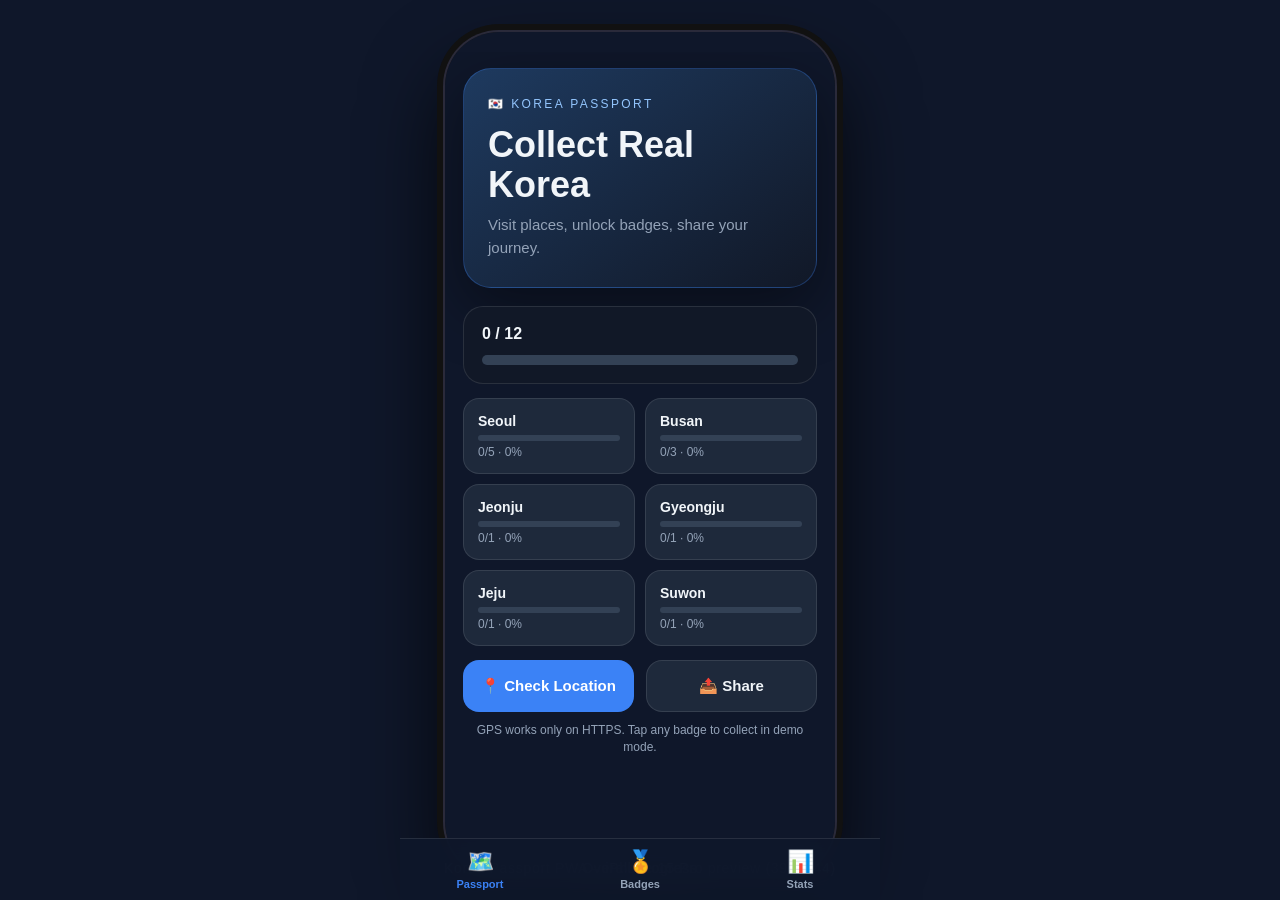
==== preview.html @ 2f6a354b "Add self-contained preview HTML for browser testing" ====
<!doctype html>
<html lang="ko">
<head>
  <meta charset="UTF-8" />
  <meta name="viewport" content="width=device-width, initial-scale=1.0" />
  <title>Korea Passport – Preview</title>
  <style>
/* ── Viewport wrapper ── */
body { margin: 0; background: #0a0a14; display: flex; justify-content: center; align-items: flex-start; min-height: 100vh; padding: 32px 0; font-family: sans-serif; }
.phone-shell {
  width: 390px; height: 844px; border-radius: 54px; overflow: hidden;
  box-shadow: 0 0 0 2px #2a2a3a, 0 0 0 8px #111, 0 40px 80px rgba(0,0,0,.8);
  position: relative; flex-shrink: 0;
}
.phone-shell iframe { width: 100%; height: 100%; border: none; border-radius: 54px; }
.label {
  position: fixed; bottom: 24px; left: 50%; transform: translateX(-50%);
  color: #64748b; font-size: 13px; letter-spacing: .05em;
}

/* ── App CSS ── */
/* Reset & Base */
*, *::before, *::after { box-sizing: border-box; margin: 0; padding: 0; }

:root {
  --bg: #0f172a;
  --surface: #1e293b;
  --surface2: #111827;
  --border: rgba(255,255,255,.1);
  --accent: #3b82f6;
  --accent-dark: #1d4ed8;
  --gold: #f59e0b;
  --text: #f1f5f9;
  --muted: #94a3b8;
  --radius: 20px;
  --nav-h: 76px;
}

html, body { height: 100%; background: var(--bg); color: var(--text); font-family: -apple-system, BlinkMacSystemFont, "SF Pro Text", "Segoe UI", sans-serif; -webkit-font-smoothing: antialiased; }

#app { height: 100%; display: flex; flex-direction: column; max-width: 480px; margin: 0 auto; position: relative; }

/* Safe area for notch */
.safe-top { height: env(safe-area-inset-top, 20px); min-height: 20px; }

/* Tab content */
.tab-content { display: none; flex: 1; overflow: hidden; flex-direction: column; }
.tab-content.active { display: flex; }

.scroll-area { flex: 1; overflow-y: auto; padding: 16px 18px calc(var(--nav-h) + 16px); -webkit-overflow-scrolling: touch; }

/* Passport card */
.passport-card {
  background: linear-gradient(145deg, #1e3a5f, #111827);
  border: 1px solid rgba(59,130,246,.3);
  border-radius: 28px;
  padding: 28px 24px;
  margin-bottom: 18px;
  box-shadow: 0 20px 60px rgba(0,0,0,.4);
}
.eyebrow { font-size: 12px; letter-spacing: .2em; color: #93c5fd; margin-bottom: 14px; }
h1 { font-size: 36px; font-weight: 800; line-height: 1.1; margin-bottom: 10px; }
.sub { color: var(--muted); font-size: 15px; line-height: 1.5; }

/* Progress box */
.progress-box {
  background: var(--surface2);
  border: 1px solid var(--border);
  border-radius: var(--radius);
  padding: 18px;
  margin-bottom: 14px;
}
.progress-row { display: flex; justify-content: space-between; align-items: center; margin-bottom: 12px; }
.label { color: var(--muted); font-size: 14px; }
.bar { height: 10px; background: #334155; border-radius: 100px; overflow: hidden; }
.bar div { height: 100%; background: linear-gradient(90deg, #3b82f6, #60a5fa); border-radius: 100px; transition: width .4s ease; width: 0; }

/* City progress */
.city-progress { display: grid; grid-template-columns: 1fr 1fr; gap: 10px; margin-bottom: 14px; }
.city-card { background: var(--surface); border: 1px solid var(--border); border-radius: 16px; padding: 14px; }
.city-card h3 { font-size: 14px; font-weight: 700; margin-bottom: 6px; }
.city-card .city-bar { height: 6px; background: #334155; border-radius: 100px; overflow: hidden; }
.city-card .city-bar div { height: 100%; background: var(--accent); border-radius: 100px; transition: width .4s; }
.city-pct { font-size: 12px; color: var(--muted); margin-top: 4px; }

/* Action row */
.action-row { display: grid; grid-template-columns: 1fr 1fr; gap: 12px; margin-bottom: 10px; }
.btn-primary { background: var(--accent); color: #fff; border: none; border-radius: 16px; padding: 16px 12px; font-size: 15px; font-weight: 700; cursor: pointer; -webkit-tap-highlight-color: transparent; transition: opacity .15s; }
.btn-primary:active { opacity: .75; }
.btn-secondary { background: var(--surface); color: var(--text); border: 1px solid var(--border); border-radius: 16px; padding: 16px 12px; font-size: 15px; font-weight: 600; cursor: pointer; -webkit-tap-highlight-color: transparent; }
.btn-secondary:active { opacity: .75; }
.gps-note { font-size: 12px; color: var(--muted); line-height: 1.4; text-align: center; padding: 0 8px; }

/* Badges tab */
.section-title { font-size: 22px; font-weight: 800; margin-bottom: 16px; }

.filter-row { display: flex; gap: 8px; flex-wrap: wrap; margin-bottom: 16px; }
.filter-chip { background: var(--surface); border: 1px solid var(--border); color: var(--muted); border-radius: 100px; padding: 6px 14px; font-size: 13px; font-weight: 600; cursor: pointer; -webkit-tap-highlight-color: transparent; transition: all .15s; }
.filter-chip.active { background: var(--accent); border-color: var(--accent); color: #fff; }

.badge-grid { display: grid; gap: 10px; }
.badge-item {
  display: flex; align-items: center; gap: 14px;
  background: var(--surface2); border: 1px solid var(--border); border-radius: 18px;
  padding: 14px; cursor: pointer; -webkit-tap-highlight-color: transparent; transition: border-color .15s;
}
.badge-item:active { opacity: .8; }
.badge-item.earned { border-color: rgba(245,158,11,.4); background: rgba(245,158,11,.05); }
.badge-icon { width: 50px; height: 50px; border-radius: 50%; background: #334155; display: flex; align-items: center; justify-content: center; font-size: 26px; flex-shrink: 0; }
.badge-item.earned .badge-icon { background: rgba(245,158,11,.2); }
.badge-info h3 { font-size: 15px; font-weight: 700; margin-bottom: 3px; }
.badge-info p { font-size: 13px; color: var(--muted); }
.badge-info .badge-tag { display: inline-block; background: var(--surface); border: 1px solid var(--border); border-radius: 100px; font-size: 11px; padding: 2px 8px; margin-top: 4px; color: var(--muted); }
.badge-check { margin-left: auto; font-size: 20px; flex-shrink: 0; }

/* Stats tab */
#statsPanel { display: grid; gap: 14px; }
.stat-card { background: var(--surface); border: 1px solid var(--border); border-radius: var(--radius); padding: 20px; }
.stat-card h3 { font-size: 13px; color: var(--muted); margin-bottom: 8px; text-transform: uppercase; letter-spacing: .1em; }
.stat-number { font-size: 42px; font-weight: 800; color: var(--accent); line-height: 1; }
.stat-sub { font-size: 14px; color: var(--muted); margin-top: 4px; }
.category-list { display: grid; gap: 8px; }
.category-row { display: flex; justify-content: space-between; align-items: center; }
.category-row span:first-child { font-size: 14px; }
.category-row span:last-child { font-size: 14px; font-weight: 700; color: var(--accent); }

/* Bottom Nav */
#bottomNav {
  position: fixed; bottom: 0; left: 50%; transform: translateX(-50%);
  width: min(480px, 100%);
  display: grid; grid-template-columns: repeat(3, 1fr);
  background: rgba(15,23,42,.92); backdrop-filter: blur(20px) saturate(180%);
  -webkit-backdrop-filter: blur(20px) saturate(180%);
  border-top: 1px solid var(--border);
  padding-bottom: env(safe-area-inset-bottom, 0);
  z-index: 100;
}
.nav-btn { background: transparent; border: none; color: var(--muted); padding: 10px 6px; display: flex; flex-direction: column; align-items: center; gap: 3px; cursor: pointer; -webkit-tap-highlight-color: transparent; transition: color .15s; }
.nav-btn span:first-child { font-size: 22px; }
.nav-btn span:last-child { font-size: 11px; font-weight: 600; }
.nav-btn.active { color: var(--accent); }

/* Toast */
.toast {
  position: fixed; top: max(env(safe-area-inset-top, 20px), 20px); left: 50%;
  transform: translateX(-50%); width: min(360px, calc(100% - 40px));
  background: rgba(30,41,59,.96); backdrop-filter: blur(16px);
  -webkit-backdrop-filter: blur(16px);
  border: 1px solid rgba(245,158,11,.4); border-radius: 18px;
  padding: 16px 20px; display: flex; align-items: center; gap: 14px;
  box-shadow: 0 12px 40px rgba(0,0,0,.5); z-index: 200;
  transition: opacity .3s, transform .3s;
}
.toast.hidden { opacity: 0; pointer-events: none; transform: translateX(-50%) translateY(-12px); }
.toast span:first-child { font-size: 36px; flex-shrink: 0; }
.toast strong { font-size: 15px; display: block; color: #fde68a; }
.toast p { font-size: 13px; color: var(--muted); margin-top: 2px; }

  </style>
</head>
<body>

<div class="phone-shell">
  <div id="app" style="height:100%;overflow:hidden;">

    <div id="tab-passport" class="tab-content active">
      <div class="safe-top"></div>
      <div class="scroll-area">
        <div class="passport-card">
          <p class="eyebrow">🇰🇷 KOREA PASSPORT</p>
          <h1>Collect Real Korea</h1>
          <p class="sub">Visit places, unlock badges, share your journey.</p>
        </div>
        <div class="progress-box">
          <div class="progress-row">
            <span class="label">Overall Progress</span>
            <strong id="overallText">0 / 12</strong>
          </div>
          <div class="bar"><div id="overallBar"></div></div>
        </div>
        <div class="city-progress" id="cityProgress"></div>
        <div class="action-row">
          <button id="gpsBtn" class="btn-primary">📍 Check Location</button>
          <button id="shareBtn" class="btn-secondary">📤 Share</button>
        </div>
        <p class="gps-note">GPS works only on HTTPS. Tap any badge to collect in demo mode.</p>
      </div>
    </div>

    <div id="tab-badges" class="tab-content">
      <div class="safe-top"></div>
      <div class="scroll-area">
        <h2 class="section-title">All Badges</h2>
        <div class="filter-row" id="filterRow"></div>
        <div id="badgeGrid" class="badge-grid"></div>
      </div>
    </div>

    <div id="tab-stats" class="tab-content">
      <div class="safe-top"></div>
      <div class="scroll-area">
        <h2 class="section-title">My Stats</h2>
        <div id="statsPanel"></div>
      </div>
    </div>

    <nav id="bottomNav">
      <button data-tab="passport" class="nav-btn active"><span>🗺️</span><span>Passport</span></button>
      <button data-tab="badges"   class="nav-btn"><span>🏅</span><span>Badges</span></button>
      <button data-tab="stats"    class="nav-btn"><span>📊</span><span>Stats</span></button>
    </nav>

    <div id="toast" class="toast hidden">
      <span id="toastEmoji"></span>
      <div><strong id="toastTitle"></strong><p id="toastSub"></p></div>
    </div>

  </div>
</div>

<p class="label">Korea Passport PWA – iPhone 15 Pro preview (390×844)</p>

<script>
'use strict';

const BADGES = [
  // Seoul
  { id:'nseoul',    name:'N Seoul Tower',       city:'Seoul',    cat:'Landmark', emoji:'🗼', lat:37.5512, lng:126.9882 },
  { id:'gyeongbok', name:'Gyeongbokgung',        city:'Seoul',    cat:'Culture',  emoji:'🏯', lat:37.5796, lng:126.9770 },
  { id:'gwangjang', name:'Gwangjang Market',     city:'Seoul',    cat:'Food',     emoji:'🍜', lat:37.5700, lng:126.9996 },
  { id:'hongdae',   name:'Hongdae Street',       city:'Seoul',    cat:'Vibe',     emoji:'🎧', lat:37.5572, lng:126.9254 },
  { id:'bukchon',   name:'Bukchon Hanok',        city:'Seoul',    cat:'Culture',  emoji:'🏘️', lat:37.5826, lng:126.9830 },
  // Busan
  { id:'haeundae',  name:'Haeundae Beach',       city:'Busan',    cat:'Nature',   emoji:'🌊', lat:35.1587, lng:129.1604 },
  { id:'gamcheon',  name:'Gamcheon Village',     city:'Busan',    cat:'Culture',  emoji:'🎨', lat:35.0975, lng:129.0106 },
  { id:'jagalchi',  name:'Jagalchi Market',      city:'Busan',    cat:'Food',     emoji:'🐟', lat:35.0969, lng:129.0305 },
  // Jeonju / Gyeongju / Jeju / Suwon
  { id:'jeonju',    name:'Jeonju Hanok Village', city:'Jeonju',   cat:'Culture',  emoji:'🍚', lat:35.8151, lng:127.1534 },
  { id:'bulguksa',  name:'Bulguksa Temple',      city:'Gyeongju', cat:'Culture',  emoji:'⛩️', lat:35.7900, lng:129.3320 },
  { id:'ilchul',    name:'Seongsan Ilchulbong',  city:'Jeju',     cat:'Nature',   emoji:'🌋', lat:33.4581, lng:126.9425 },
  { id:'hwaseong',  name:'Suwon Hwaseong',       city:'Suwon',    cat:'Landmark', emoji:'🏰', lat:37.2871, lng:127.0116 },
];

const CITIES = [...new Set(BADGES.map(b => b.city))];
const CATS   = [...new Set(BADGES.map(b => b.cat))];

// --- State ---
const earned = new Set(JSON.parse(localStorage.getItem('kp_earned') || '[]'));
let activeFilter = 'All';

function save() { localStorage.setItem('kp_earned', JSON.stringify([...earned])); }

function collect(id) {
  if (earned.has(id)) return;
  earned.add(id);
  save();
  const b = BADGES.find(x => x.id === id);
  showToast(b.emoji, b.name, `${b.city} · ${b.cat} badge collected!`);
  renderAll();
}

// --- Toast ---
let toastTimer;
function showToast(emoji, title, sub) {
  const el = document.getElementById('toast');
  document.getElementById('toastEmoji').textContent = emoji;
  document.getElementById('toastTitle').textContent = title;
  document.getElementById('toastSub').textContent = sub;
  el.classList.remove('hidden');
  clearTimeout(toastTimer);
  toastTimer = setTimeout(() => el.classList.add('hidden'), 3000);
}

// --- Haversine distance (km) ---
function distKm(lat1, lng1, lat2, lng2) {
  const R = 6371, r = Math.PI / 180;
  const dLat = (lat2 - lat1) * r, dLng = (lng2 - lng1) * r;
  const a = Math.sin(dLat/2)**2 + Math.cos(lat1*r)*Math.cos(lat2*r)*Math.sin(dLng/2)**2;
  return R * 2 * Math.atan2(Math.sqrt(a), Math.sqrt(1-a));
}

// --- Render ---
function renderAll() {
  renderPassport();
  renderBadges();
  renderStats();
}

function renderPassport() {
  const total = BADGES.length;
  const count = earned.size;
  document.getElementById('overallText').textContent = `${count} / ${total}`;
  document.getElementById('overallBar').style.width = `${count / total * 100}%`;

  const cityProgress = document.getElementById('cityProgress');
  cityProgress.innerHTML = '';
  CITIES.forEach(city => {
    const all = BADGES.filter(b => b.city === city);
    const done = all.filter(b => earned.has(b.id)).length;
    const pct = Math.round(done / all.length * 100);
    const card = document.createElement('div');
    card.className = 'city-card';
    card.innerHTML = `<h3>${city}</h3><div class="city-bar"><div style="width:${pct}%"></div></div><p class="city-pct">${done}/${all.length} · ${pct}%</p>`;
    cityProgress.appendChild(card);
  });
}

function renderBadges() {
  const grid = document.getElementById('badgeGrid');
  grid.innerHTML = '';
  const visible = activeFilter === 'All' ? BADGES : BADGES.filter(b => b.city === activeFilter || b.cat === activeFilter);
  visible.forEach(b => {
    const div = document.createElement('div');
    div.className = 'badge-item' + (earned.has(b.id) ? ' earned' : '');
    div.innerHTML = `
      <div class="badge-icon">${b.emoji}</div>
      <div class="badge-info">
        <h3>${b.name}</h3>
        <p>${b.city}</p>
        <span class="badge-tag">${b.cat}</span>
      </div>
      <span class="badge-check">${earned.has(b.id) ? '✅' : '○'}</span>`;
    div.addEventListener('click', () => collect(b.id));
    grid.appendChild(div);
  });
}

function renderStats() {
  const panel = document.getElementById('statsPanel');
  const count = earned.size;
  const total = BADGES.length;
  const pct = Math.round(count / total * 100);

  const catCounts = {};
  CATS.forEach(c => {
    const all = BADGES.filter(b => b.cat === c);
    catCounts[c] = `${all.filter(b => earned.has(b.id)).length}/${all.length}`;
  });

  panel.innerHTML = `
    <div class="stat-card">
      <h3>Total Badges</h3>
      <div class="stat-number">${count}</div>
      <div class="stat-sub">${pct}% of Korea explored</div>
    </div>
    <div class="stat-card">
      <h3>Cities Visited</h3>
      <div class="stat-number">${CITIES.filter(c => BADGES.some(b => b.city===c && earned.has(b.id))).length}</div>
      <div class="stat-sub">of ${CITIES.length} cities</div>
    </div>
    <div class="stat-card">
      <h3>By Category</h3>
      <div class="category-list">
        ${CATS.map(c => `<div class="category-row"><span>${c}</span><span>${catCounts[c]}</span></div>`).join('')}
      </div>
    </div>`;
}

function buildFilters() {
  const row = document.getElementById('filterRow');
  ['All', ...CITIES, ...CATS].forEach(f => {
    const btn = document.createElement('button');
    btn.className = 'filter-chip' + (f === 'All' ? ' active' : '');
    btn.textContent = f;
    btn.addEventListener('click', () => {
      activeFilter = f;
      row.querySelectorAll('.filter-chip').forEach(b => b.classList.remove('active'));
      btn.classList.add('active');
      renderBadges();
    });
    row.appendChild(btn);
  });
}

// --- Tab navigation ---
document.getElementById('bottomNav').addEventListener('click', e => {
  const btn = e.target.closest('.nav-btn');
  if (!btn) return;
  const tab = btn.dataset.tab;
  document.querySelectorAll('.nav-btn').forEach(b => b.classList.remove('active'));
  document.querySelectorAll('.tab-content').forEach(t => t.classList.remove('active'));
  btn.classList.add('active');
  document.getElementById('tab-' + tab).classList.add('active');
});

// --- GPS check ---
document.getElementById('gpsBtn').addEventListener('click', () => {
  if (!navigator.geolocation) { showToast('⚠️', 'GPS unavailable', 'Location not supported on this browser.'); return; }
  navigator.geolocation.getCurrentPosition(pos => {
    const { latitude, longitude } = pos.coords;
    let found = 0;
    BADGES.forEach(b => {
      if (!earned.has(b.id) && distKm(latitude, longitude, b.lat, b.lng) < 0.5) {
        collect(b.id);
        found++;
      }
    });
    if (!found) showToast('📍', 'No badge nearby', 'Tap any badge to collect in demo mode.');
  }, () => showToast('⚠️', 'Location denied', 'Allow location access in Safari > Settings.'));
});

// --- Share ---
document.getElementById('shareBtn').addEventListener('click', async () => {
  const text = `🇰🇷 Korea Passport: I collected ${earned.size}/${BADGES.length} badges! Can you complete Korea?`;
  try {
    if (navigator.share) { await navigator.share({ title: 'Korea Passport', text }); }
    else { await navigator.clipboard.writeText(text); showToast('📋', 'Copied!', 'Share text copied to clipboard.'); }
  } catch {}
});

// --- Service Worker ---
if ('serviceWorker' in navigator) {
  navigator.serviceWorker.register('sw.js').catch(() => {});
}

// --- Init ---
buildFilters();
renderAll();

</script>
</body>
</html>
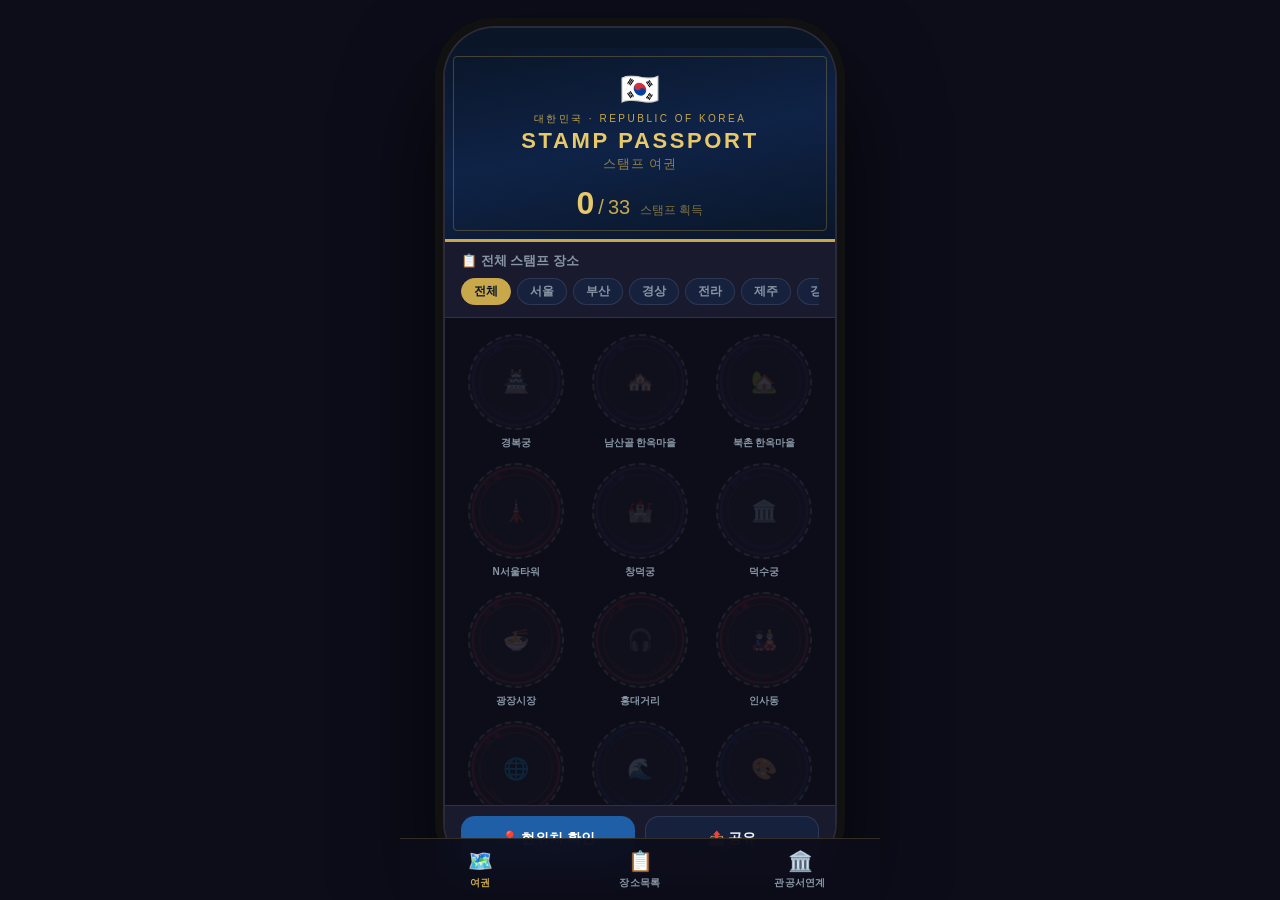
==== commit ccee5a93: "Redesign: official seal stamps, 33 locations, government partnership tab" ====
--- a/preview.html
+++ b/preview.html
@@ -1,378 +1,538 @@
 <!doctype html>
 <html lang="ko">
 <head>
-  <meta charset="UTF-8" />
-  <meta name="viewport" content="width=device-width, initial-scale=1.0" />
-  <title>Korea Passport – Preview</title>
+  <meta charset="UTF-8"/>
+  <meta name="viewport" content="width=device-width,initial-scale=1"/>
+  <title>Korea Stamp Passport – Preview</title>
   <style>
-/* ── Viewport wrapper ── */
-body { margin: 0; background: #0a0a14; display: flex; justify-content: center; align-items: flex-start; min-height: 100vh; padding: 32px 0; font-family: sans-serif; }
-.phone-shell {
-  width: 390px; height: 844px; border-radius: 54px; overflow: hidden;
-  box-shadow: 0 0 0 2px #2a2a3a, 0 0 0 8px #111, 0 40px 80px rgba(0,0,0,.8);
-  position: relative; flex-shrink: 0;
-}
-.phone-shell iframe { width: 100%; height: 100%; border: none; border-radius: 54px; }
-.label {
-  position: fixed; bottom: 24px; left: 50%; transform: translateX(-50%);
-  color: #64748b; font-size: 13px; letter-spacing: .05em;
-}
-
-/* ── App CSS ── */
-/* Reset & Base */
+body{margin:0;background:#050510;display:flex;justify-content:center;align-items:flex-start;min-height:100vh;padding:28px 0 60px;font-family:sans-serif}
+.shell{width:390px;height:844px;border-radius:50px;overflow:hidden;box-shadow:0 0 0 2px #2a2a3a,0 0 0 10px #111,0 50px 100px rgba(0,0,0,.9);flex-shrink:0;position:relative}
+.label{position:fixed;bottom:20px;left:50%;transform:translateX(-50%);color:#334155;font-size:12px;letter-spacing:.06em}
+/* ── Reset ── */
 *, *::before, *::after { box-sizing: border-box; margin: 0; padding: 0; }
 
 :root {
-  --bg: #0f172a;
-  --surface: #1e293b;
-  --surface2: #111827;
+  --bg: #0d0d1a;
+  --cover-bg: #0a1628;
+  --page-bg: #f5f0e8;
+  --surface: #1a1a2e;
+  --surface2: #16213e;
   --border: rgba(255,255,255,.1);
-  --accent: #3b82f6;
-  --accent-dark: #1d4ed8;
-  --gold: #f59e0b;
+  --gold: #c9a84c;
+  --gold-light: #e8c96a;
   --text: #f1f5f9;
-  --muted: #94a3b8;
-  --radius: 20px;
-  --nav-h: 76px;
-}
-
-html, body { height: 100%; background: var(--bg); color: var(--text); font-family: -apple-system, BlinkMacSystemFont, "SF Pro Text", "Segoe UI", sans-serif; -webkit-font-smoothing: antialiased; }
-
-#app { height: 100%; display: flex; flex-direction: column; max-width: 480px; margin: 0 auto; position: relative; }
-
-/* Safe area for notch */
-.safe-top { height: env(safe-area-inset-top, 20px); min-height: 20px; }
-
-/* Tab content */
+  --muted: #8896a5;
+  --accent: #1e5fa8;
+  --red-stamp: #8b1a1a;
+  --blue-stamp: #0a2d6e;
+  --green-stamp: #0d4a2d;
+  --purple-stamp: #3d1a6e;
+  --teal-stamp: #0a4a4a;
+  --nav-h: 72px;
+}
+
+html, body { height: 100%; background: var(--bg); color: var(--text); font-family: -apple-system, BlinkMacSystemFont, "SF Pro Text", "Noto Sans KR", sans-serif; -webkit-font-smoothing: antialiased; }
+#app { height: 100%; display: flex; flex-direction: column; max-width: 480px; margin: 0 auto; position: relative; overflow: hidden; }
+.safe-top { height: env(safe-area-inset-top, 20px); min-height: 20px; background: var(--cover-bg); }
 .tab-content { display: none; flex: 1; overflow: hidden; flex-direction: column; }
 .tab-content.active { display: flex; }
-
-.scroll-area { flex: 1; overflow-y: auto; padding: 16px 18px calc(var(--nav-h) + 16px); -webkit-overflow-scrolling: touch; }
-
-/* Passport card */
-.passport-card {
-  background: linear-gradient(145deg, #1e3a5f, #111827);
-  border: 1px solid rgba(59,130,246,.3);
-  border-radius: 28px;
-  padding: 28px 24px;
-  margin-bottom: 18px;
-  box-shadow: 0 20px 60px rgba(0,0,0,.4);
-}
-.eyebrow { font-size: 12px; letter-spacing: .2em; color: #93c5fd; margin-bottom: 14px; }
-h1 { font-size: 36px; font-weight: 800; line-height: 1.1; margin-bottom: 10px; }
-.sub { color: var(--muted); font-size: 15px; line-height: 1.5; }
-
-/* Progress box */
-.progress-box {
-  background: var(--surface2);
-  border: 1px solid var(--border);
-  border-radius: var(--radius);
-  padding: 18px;
-  margin-bottom: 14px;
-}
-.progress-row { display: flex; justify-content: space-between; align-items: center; margin-bottom: 12px; }
-.label { color: var(--muted); font-size: 14px; }
-.bar { height: 10px; background: #334155; border-radius: 100px; overflow: hidden; }
-.bar div { height: 100%; background: linear-gradient(90deg, #3b82f6, #60a5fa); border-radius: 100px; transition: width .4s ease; width: 0; }
-
-/* City progress */
-.city-progress { display: grid; grid-template-columns: 1fr 1fr; gap: 10px; margin-bottom: 14px; }
-.city-card { background: var(--surface); border: 1px solid var(--border); border-radius: 16px; padding: 14px; }
-.city-card h3 { font-size: 14px; font-weight: 700; margin-bottom: 6px; }
-.city-card .city-bar { height: 6px; background: #334155; border-radius: 100px; overflow: hidden; }
-.city-card .city-bar div { height: 100%; background: var(--accent); border-radius: 100px; transition: width .4s; }
-.city-pct { font-size: 12px; color: var(--muted); margin-top: 4px; }
-
-/* Action row */
-.action-row { display: grid; grid-template-columns: 1fr 1fr; gap: 12px; margin-bottom: 10px; }
-.btn-primary { background: var(--accent); color: #fff; border: none; border-radius: 16px; padding: 16px 12px; font-size: 15px; font-weight: 700; cursor: pointer; -webkit-tap-highlight-color: transparent; transition: opacity .15s; }
-.btn-primary:active { opacity: .75; }
-.btn-secondary { background: var(--surface); color: var(--text); border: 1px solid var(--border); border-radius: 16px; padding: 16px 12px; font-size: 15px; font-weight: 600; cursor: pointer; -webkit-tap-highlight-color: transparent; }
-.btn-secondary:active { opacity: .75; }
-.gps-note { font-size: 12px; color: var(--muted); line-height: 1.4; text-align: center; padding: 0 8px; }
-
-/* Badges tab */
-.section-title { font-size: 22px; font-weight: 800; margin-bottom: 16px; }
-
-.filter-row { display: flex; gap: 8px; flex-wrap: wrap; margin-bottom: 16px; }
-.filter-chip { background: var(--surface); border: 1px solid var(--border); color: var(--muted); border-radius: 100px; padding: 6px 14px; font-size: 13px; font-weight: 600; cursor: pointer; -webkit-tap-highlight-color: transparent; transition: all .15s; }
-.filter-chip.active { background: var(--accent); border-color: var(--accent); color: #fff; }
-
-.badge-grid { display: grid; gap: 10px; }
-.badge-item {
-  display: flex; align-items: center; gap: 14px;
-  background: var(--surface2); border: 1px solid var(--border); border-radius: 18px;
-  padding: 14px; cursor: pointer; -webkit-tap-highlight-color: transparent; transition: border-color .15s;
-}
-.badge-item:active { opacity: .8; }
-.badge-item.earned { border-color: rgba(245,158,11,.4); background: rgba(245,158,11,.05); }
-.badge-icon { width: 50px; height: 50px; border-radius: 50%; background: #334155; display: flex; align-items: center; justify-content: center; font-size: 26px; flex-shrink: 0; }
-.badge-item.earned .badge-icon { background: rgba(245,158,11,.2); }
-.badge-info h3 { font-size: 15px; font-weight: 700; margin-bottom: 3px; }
-.badge-info p { font-size: 13px; color: var(--muted); }
-.badge-info .badge-tag { display: inline-block; background: var(--surface); border: 1px solid var(--border); border-radius: 100px; font-size: 11px; padding: 2px 8px; margin-top: 4px; color: var(--muted); }
-.badge-check { margin-left: auto; font-size: 20px; flex-shrink: 0; }
-
-/* Stats tab */
-#statsPanel { display: grid; gap: 14px; }
-.stat-card { background: var(--surface); border: 1px solid var(--border); border-radius: var(--radius); padding: 20px; }
-.stat-card h3 { font-size: 13px; color: var(--muted); margin-bottom: 8px; text-transform: uppercase; letter-spacing: .1em; }
-.stat-number { font-size: 42px; font-weight: 800; color: var(--accent); line-height: 1; }
-.stat-sub { font-size: 14px; color: var(--muted); margin-top: 4px; }
-.category-list { display: grid; gap: 8px; }
-.category-row { display: flex; justify-content: space-between; align-items: center; }
-.category-row span:first-child { font-size: 14px; }
-.category-row span:last-child { font-size: 14px; font-weight: 700; color: var(--accent); }
-
-/* Bottom Nav */
+.scroll-area { flex: 1; overflow-y: auto; -webkit-overflow-scrolling: touch; padding-bottom: calc(var(--nav-h) + 12px); }
+
+/* ── Passport Cover ── */
+.passport-cover {
+  background: linear-gradient(170deg, #0a1628 0%, #0f2347 50%, #0a1628 100%);
+  border-bottom: 3px solid var(--gold);
+  padding: 22px 24px 20px;
+  text-align: center;
+  position: relative;
+  flex-shrink: 0;
+}
+.passport-cover::before {
+  content: '';
+  position: absolute; inset: 8px; border: 1px solid rgba(201,168,76,.3); border-radius: 4px; pointer-events: none;
+}
+.cover-emblem { font-size: 32px; margin-bottom: 4px; }
+.cover-country { font-size: 10px; letter-spacing: .25em; color: var(--gold); margin-bottom: 2px; }
+.cover-title { font-size: 22px; font-weight: 800; color: var(--gold-light); letter-spacing: .12em; margin-bottom: 1px; }
+.cover-sub { font-size: 13px; color: rgba(201,168,76,.7); letter-spacing: .08em; margin-bottom: 14px; }
+.cover-progress { display: flex; align-items: baseline; justify-content: center; gap: 4px; }
+.cover-progress #coverCount { font-size: 32px; font-weight: 900; color: var(--gold-light); line-height: 1; }
+.cover-slash { font-size: 20px; color: var(--gold); }
+.cover-progress #coverTotal { font-size: 20px; color: var(--gold); }
+.cover-label { font-size: 12px; color: rgba(201,168,76,.6); margin-left: 6px; }
+
+/* ── Stamp Pages Header ── */
+.stamp-pages-header {
+  background: var(--surface); border-bottom: 1px solid var(--border);
+  padding: 10px 16px; display: flex; flex-direction: column; gap: 8px; flex-shrink: 0;
+}
+.stamp-pages-header > span:first-child { font-size: 13px; color: var(--muted); font-weight: 600; }
+.region-tabs { display: flex; gap: 6px; overflow-x: auto; -webkit-overflow-scrolling: touch; padding-bottom: 2px; }
+.region-tabs::-webkit-scrollbar { display: none; }
+.rtab { background: var(--surface2); border: 1px solid var(--border); color: var(--muted);
+  border-radius: 100px; padding: 4px 12px; font-size: 12px; font-weight: 600;
+  cursor: pointer; white-space: nowrap; -webkit-tap-highlight-color: transparent; flex-shrink: 0; }
+.rtab.active { background: var(--gold); border-color: var(--gold); color: #0a1628; }
+
+/* ── Stamp Grid ── */
+.stamp-grid { display: grid; grid-template-columns: repeat(3, 1fr); gap: 14px; padding: 16px; }
+
+/* ── Individual Stamp ── */
+.stamp-wrap { display: flex; flex-direction: column; align-items: center; gap: 6px; cursor: pointer; -webkit-tap-highlight-color: transparent; }
+.stamp-circle {
+  width: 96px; height: 96px; border-radius: 50%; position: relative;
+  display: flex; align-items: center; justify-content: center;
+  flex-shrink: 0;
+}
+/* Not-collected: ghost outline */
+.stamp-circle.ghost {
+  border: 2px dashed rgba(255,255,255,.15);
+  background: rgba(255,255,255,.03);
+  opacity: .45;
+}
+/* Collected: ink stamp appearance */
+.stamp-circle.inked {
+  opacity: 1;
+  box-shadow: 0 0 0 2px currentColor, inset 0 0 12px rgba(0,0,0,.35);
+}
+.stamp-circle.inked::after {
+  content: ''; position: absolute; inset: 0; border-radius: 50%;
+  background: radial-gradient(circle at 40% 35%, rgba(255,255,255,.12), transparent 60%);
+  pointer-events: none;
+}
+/* Color variants */
+.stamp-red   { color: var(--red-stamp);    border: 3px solid var(--red-stamp);    background: rgba(139,26,26,.18); }
+.stamp-blue  { color: var(--blue-stamp);   border: 3px solid var(--blue-stamp);   background: rgba(10,45,110,.18); }
+.stamp-green { color: var(--green-stamp);  border: 3px solid var(--green-stamp);  background: rgba(13,74,45,.18); }
+.stamp-purple{ color: var(--purple-stamp); border: 3px solid var(--purple-stamp); background: rgba(61,26,110,.18); }
+.stamp-teal  { color: var(--teal-stamp);   border: 3px solid var(--teal-stamp);   background: rgba(10,74,74,.18); }
+
+/* SVG stamp inner content */
+.stamp-svg { width: 96px; height: 96px; position: absolute; inset: 0; }
+
+.stamp-name {
+  font-size: 10px; font-weight: 700; color: var(--muted); text-align: center;
+  line-height: 1.3; max-width: 90px;
+}
+.stamp-wrap.earned .stamp-name { color: var(--text); }
+
+/* ── Passport Actions ── */
+.passport-actions {
+  display: grid; grid-template-columns: 1fr 1fr; gap: 10px;
+  padding: 10px 16px; background: var(--surface); border-top: 1px solid var(--border); flex-shrink: 0;
+}
+.btn-gps { background: var(--accent); color: #fff; border: none; border-radius: 14px; padding: 13px; font-size: 14px; font-weight: 700; cursor: pointer; -webkit-tap-highlight-color: transparent; }
+.btn-gps:active { opacity: .8; }
+.btn-share { background: var(--surface2); color: var(--text); border: 1px solid var(--border); border-radius: 14px; padding: 13px; font-size: 14px; font-weight: 600; cursor: pointer; -webkit-tap-highlight-color: transparent; }
+
+/* ── Location List Tab ── */
+.section-title { font-size: 20px; font-weight: 800; padding: 16px 18px 8px; }
+.search-row { padding: 0 16px 12px; }
+.search-input { width: 100%; background: var(--surface); border: 1px solid var(--border); border-radius: 12px; padding: 10px 14px; font-size: 14px; color: var(--text); outline: none; }
+.search-input::placeholder { color: var(--muted); }
+.location-list { display: grid; gap: 0; }
+.loc-item {
+  display: flex; align-items: center; gap: 14px; padding: 13px 18px;
+  border-bottom: 1px solid var(--border); cursor: pointer; -webkit-tap-highlight-color: transparent;
+}
+.loc-item:active { background: var(--surface); }
+.loc-dot { width: 10px; height: 10px; border-radius: 50%; flex-shrink: 0; }
+.loc-info { flex: 1; }
+.loc-info h3 { font-size: 14px; font-weight: 700; margin-bottom: 2px; }
+.loc-info p { font-size: 12px; color: var(--muted); }
+.loc-tag { font-size: 11px; color: var(--muted); background: var(--surface); border: 1px solid var(--border); border-radius: 100px; padding: 2px 8px; flex-shrink: 0; }
+.loc-check { font-size: 18px; flex-shrink: 0; }
+
+/* ── Partnership Tab ── */
+.partner-cards { display: grid; gap: 14px; padding: 8px 16px 16px; }
+.partner-card { background: var(--surface); border: 1px solid var(--border); border-radius: 18px; overflow: hidden; }
+.partner-card-header { padding: 16px 18px 10px; display: flex; align-items: center; gap: 12px; border-bottom: 1px solid var(--border); }
+.partner-icon { font-size: 28px; }
+.partner-card-header h3 { font-size: 15px; font-weight: 800; }
+.partner-card-header p { font-size: 12px; color: var(--muted); margin-top: 2px; }
+.partner-body { padding: 14px 18px; }
+.partner-body ul { list-style: none; display: grid; gap: 8px; }
+.partner-body li { font-size: 13px; color: var(--muted); padding-left: 16px; position: relative; line-height: 1.45; }
+.partner-body li::before { content: '→'; position: absolute; left: 0; color: var(--gold); font-weight: 700; }
+.partner-badge { display: inline-block; background: rgba(201,168,76,.15); border: 1px solid rgba(201,168,76,.3); color: var(--gold); font-size: 11px; border-radius: 100px; padding: 3px 10px; margin-top: 10px; }
+
+/* ── Bottom Nav ── */
 #bottomNav {
   position: fixed; bottom: 0; left: 50%; transform: translateX(-50%);
-  width: min(480px, 100%);
-  display: grid; grid-template-columns: repeat(3, 1fr);
-  background: rgba(15,23,42,.92); backdrop-filter: blur(20px) saturate(180%);
+  width: min(480px, 100%); display: grid; grid-template-columns: repeat(3, 1fr);
+  background: rgba(13,13,26,.94); backdrop-filter: blur(20px) saturate(180%);
   -webkit-backdrop-filter: blur(20px) saturate(180%);
-  border-top: 1px solid var(--border);
-  padding-bottom: env(safe-area-inset-bottom, 0);
-  z-index: 100;
-}
-.nav-btn { background: transparent; border: none; color: var(--muted); padding: 10px 6px; display: flex; flex-direction: column; align-items: center; gap: 3px; cursor: pointer; -webkit-tap-highlight-color: transparent; transition: color .15s; }
-.nav-btn span:first-child { font-size: 22px; }
-.nav-btn span:last-child { font-size: 11px; font-weight: 600; }
-.nav-btn.active { color: var(--accent); }
-
-/* Toast */
+  border-top: 1px solid rgba(201,168,76,.2);
+  padding-bottom: env(safe-area-inset-bottom, 0); z-index: 100;
+}
+.nav-btn { background: transparent; border: none; color: var(--muted); padding: 10px 6px;
+  display: flex; flex-direction: column; align-items: center; gap: 3px;
+  cursor: pointer; -webkit-tap-highlight-color: transparent; transition: color .15s; }
+.nav-btn span:first-child { font-size: 20px; }
+.nav-btn span:last-child { font-size: 10px; font-weight: 700; letter-spacing: .03em; }
+.nav-btn.active { color: var(--gold); }
+
+/* ── Toast ── */
 .toast {
-  position: fixed; top: max(env(safe-area-inset-top, 20px), 20px); left: 50%;
-  transform: translateX(-50%); width: min(360px, calc(100% - 40px));
-  background: rgba(30,41,59,.96); backdrop-filter: blur(16px);
-  -webkit-backdrop-filter: blur(16px);
-  border: 1px solid rgba(245,158,11,.4); border-radius: 18px;
-  padding: 16px 20px; display: flex; align-items: center; gap: 14px;
-  box-shadow: 0 12px 40px rgba(0,0,0,.5); z-index: 200;
+  position: fixed; top: max(env(safe-area-inset-top,20px),20px); left: 50%;
+  transform: translateX(-50%); width: min(340px, calc(100% - 32px));
+  background: rgba(10,22,40,.97); backdrop-filter: blur(16px); -webkit-backdrop-filter: blur(16px);
+  border: 1px solid rgba(201,168,76,.5); border-radius: 16px;
+  padding: 14px 18px; display: flex; align-items: center; gap: 14px;
+  box-shadow: 0 12px 40px rgba(0,0,0,.6); z-index: 200;
   transition: opacity .3s, transform .3s;
 }
-.toast.hidden { opacity: 0; pointer-events: none; transform: translateX(-50%) translateY(-12px); }
-.toast span:first-child { font-size: 36px; flex-shrink: 0; }
-.toast strong { font-size: 15px; display: block; color: #fde68a; }
-.toast p { font-size: 13px; color: var(--muted); margin-top: 2px; }
+.toast.hidden { opacity: 0; pointer-events: none; transform: translateX(-50%) translateY(-14px); }
+.toast-stamp-mini { width: 44px; height: 44px; flex-shrink: 0; border-radius: 50%; display: flex; align-items: center; justify-content: center; font-size: 22px; border: 2px solid var(--gold); }
+.toast strong { font-size: 14px; display: block; color: var(--gold-light); }
+.toast p { font-size: 12px; color: var(--muted); margin-top: 2px; }
 
   </style>
 </head>
 <body>
-
-<div class="phone-shell">
-  <div id="app" style="height:100%;overflow:hidden;">
-
+<div class="shell">
+  <div id="app" style="height:100%;overflow:hidden">
     <div id="tab-passport" class="tab-content active">
+      <div class="safe-top" style="background:#0a1628"></div>
+      <div class="passport-cover">
+        <div class="cover-emblem">🇰🇷</div>
+        <p class="cover-country">대한민국 · REPUBLIC OF KOREA</p>
+        <h1 class="cover-title">STAMP PASSPORT</h1>
+        <p class="cover-sub">스탬프 여권</p>
+        <div class="cover-progress">
+          <span id="coverCount">0</span><span class="cover-slash">/</span><span id="coverTotal">0</span>
+          <span class="cover-label">스탬프 획득</span>
+        </div>
+      </div>
+      <div class="stamp-pages-header">
+        <span>📋 전체 스탬프 장소</span>
+        <span id="regionFilter" class="region-tabs"></span>
+      </div>
+      <div class="scroll-area">
+        <div id="stampGrid" class="stamp-grid"></div>
+      </div>
+      <div class="passport-actions">
+        <button id="gpsBtn" class="btn-gps">📍 현위치 확인</button>
+        <button id="shareBtn" class="btn-share">📤 공유</button>
+      </div>
+    </div>
+    <div id="tab-list" class="tab-content">
       <div class="safe-top"></div>
       <div class="scroll-area">
-        <div class="passport-card">
-          <p class="eyebrow">🇰🇷 KOREA PASSPORT</p>
-          <h1>Collect Real Korea</h1>
-          <p class="sub">Visit places, unlock badges, share your journey.</p>
-        </div>
-        <div class="progress-box">
-          <div class="progress-row">
-            <span class="label">Overall Progress</span>
-            <strong id="overallText">0 / 12</strong>
-          </div>
-          <div class="bar"><div id="overallBar"></div></div>
-        </div>
-        <div class="city-progress" id="cityProgress"></div>
-        <div class="action-row">
-          <button id="gpsBtn" class="btn-primary">📍 Check Location</button>
-          <button id="shareBtn" class="btn-secondary">📤 Share</button>
-        </div>
-        <p class="gps-note">GPS works only on HTTPS. Tap any badge to collect in demo mode.</p>
+        <h2 class="section-title">스탬프 장소 목록</h2>
+        <div class="search-row"><input id="searchInput" type="search" placeholder="장소명 검색..." class="search-input"/></div>
+        <div id="locationList" class="location-list"></div>
       </div>
     </div>
-
-    <div id="tab-badges" class="tab-content">
+    <div id="tab-partner" class="tab-content">
       <div class="safe-top"></div>
       <div class="scroll-area">
-        <h2 class="section-title">All Badges</h2>
-        <div class="filter-row" id="filterRow"></div>
-        <div id="badgeGrid" class="badge-grid"></div>
+        <h2 class="section-title">관공서 연계 안내</h2>
+        <div class="partner-cards" id="partnerCards"></div>
       </div>
     </div>
-
-    <div id="tab-stats" class="tab-content">
-      <div class="safe-top"></div>
-      <div class="scroll-area">
-        <h2 class="section-title">My Stats</h2>
-        <div id="statsPanel"></div>
-      </div>
-    </div>
-
     <nav id="bottomNav">
-      <button data-tab="passport" class="nav-btn active"><span>🗺️</span><span>Passport</span></button>
-      <button data-tab="badges"   class="nav-btn"><span>🏅</span><span>Badges</span></button>
-      <button data-tab="stats"    class="nav-btn"><span>📊</span><span>Stats</span></button>
+      <button data-tab="passport" class="nav-btn active"><span>🗺️</span><span>여권</span></button>
+      <button data-tab="list" class="nav-btn"><span>📋</span><span>장소목록</span></button>
+      <button data-tab="partner" class="nav-btn"><span>🏛️</span><span>관공서연계</span></button>
     </nav>
-
     <div id="toast" class="toast hidden">
-      <span id="toastEmoji"></span>
+      <div id="toastStamp" class="toast-stamp-mini"></div>
       <div><strong id="toastTitle"></strong><p id="toastSub"></p></div>
     </div>
-
   </div>
 </div>
-
-<p class="label">Korea Passport PWA – iPhone 15 Pro preview (390×844)</p>
-
-<script>
-'use strict';
-
-const BADGES = [
-  // Seoul
-  { id:'nseoul',    name:'N Seoul Tower',       city:'Seoul',    cat:'Landmark', emoji:'🗼', lat:37.5512, lng:126.9882 },
-  { id:'gyeongbok', name:'Gyeongbokgung',        city:'Seoul',    cat:'Culture',  emoji:'🏯', lat:37.5796, lng:126.9770 },
-  { id:'gwangjang', name:'Gwangjang Market',     city:'Seoul',    cat:'Food',     emoji:'🍜', lat:37.5700, lng:126.9996 },
-  { id:'hongdae',   name:'Hongdae Street',       city:'Seoul',    cat:'Vibe',     emoji:'🎧', lat:37.5572, lng:126.9254 },
-  { id:'bukchon',   name:'Bukchon Hanok',        city:'Seoul',    cat:'Culture',  emoji:'🏘️', lat:37.5826, lng:126.9830 },
-  // Busan
-  { id:'haeundae',  name:'Haeundae Beach',       city:'Busan',    cat:'Nature',   emoji:'🌊', lat:35.1587, lng:129.1604 },
-  { id:'gamcheon',  name:'Gamcheon Village',     city:'Busan',    cat:'Culture',  emoji:'🎨', lat:35.0975, lng:129.0106 },
-  { id:'jagalchi',  name:'Jagalchi Market',      city:'Busan',    cat:'Food',     emoji:'🐟', lat:35.0969, lng:129.0305 },
-  // Jeonju / Gyeongju / Jeju / Suwon
-  { id:'jeonju',    name:'Jeonju Hanok Village', city:'Jeonju',   cat:'Culture',  emoji:'🍚', lat:35.8151, lng:127.1534 },
-  { id:'bulguksa',  name:'Bulguksa Temple',      city:'Gyeongju', cat:'Culture',  emoji:'⛩️', lat:35.7900, lng:129.3320 },
-  { id:'ilchul',    name:'Seongsan Ilchulbong',  city:'Jeju',     cat:'Nature',   emoji:'🌋', lat:33.4581, lng:126.9425 },
-  { id:'hwaseong',  name:'Suwon Hwaseong',       city:'Suwon',    cat:'Landmark', emoji:'🏰', lat:37.2871, lng:127.0116 },
+<p class="label">Korea Stamp Passport – iPhone 15 Pro Preview (390×844)</p>
+<script>'use strict';
+
+/* ────────────────────────────────────────────
+   STAMP LOCATIONS
+   color: red=서울 blue=부산/경남 green=자연/국립공원
+          purple=역사/문화재 teal=기타지역
+   org: 담당 공공기관 (관공서 연계용)
+──────────────────────────────────────────── */
+const STAMPS = [
+  // 서울특별시
+  { id:'gyeongbok',  name:'경복궁',           name_en:'Gyeongbokgung',       city:'서울', region:'서울',    cat:'문화재', color:'purple', emoji:'🏯', org:'문화재청',        lat:37.5796, lng:126.9770 },
+  { id:'namsangol',  name:'남산골 한옥마을',   name_en:'Namsangol Hanok',     city:'서울', region:'서울',    cat:'문화',   color:'purple', emoji:'🏘️', org:'서울시 문화본부', lat:37.5623, lng:126.9974 },
+  { id:'bukchon',    name:'북촌 한옥마을',     name_en:'Bukchon Hanok',       city:'서울', region:'서울',    cat:'문화',   color:'purple', emoji:'🏡', org:'서울시 종로구',   lat:37.5826, lng:126.9830 },
+  { id:'nseoul',     name:'N서울타워',         name_en:'N Seoul Tower',       city:'서울', region:'서울',    cat:'랜드마크',color:'red',   emoji:'🗼', org:'서울시 관광체육국',lat:37.5512, lng:126.9882 },
+  { id:'changdeok',  name:'창덕궁',           name_en:'Changdeokgung',       city:'서울', region:'서울',    cat:'문화재', color:'purple', emoji:'🏰', org:'문화재청',        lat:37.5792, lng:126.9910 },
+  { id:'deoksugung', name:'덕수궁',           name_en:'Deoksugung',          city:'서울', region:'서울',    cat:'문화재', color:'purple', emoji:'🏛️', org:'문화재청',        lat:37.5658, lng:126.9753 },
+  { id:'gwangjang',  name:'광장시장',         name_en:'Gwangjang Market',    city:'서울', region:'서울',    cat:'전통시장',color:'red',   emoji:'🍜', org:'서울시 종로구',   lat:37.5700, lng:126.9996 },
+  { id:'hongdae',    name:'홍대거리',         name_en:'Hongdae Street',      city:'서울', region:'서울',    cat:'문화',   color:'red',    emoji:'🎧', org:'서울시 마포구',   lat:37.5572, lng:126.9254 },
+  { id:'insadong',   name:'인사동',           name_en:'Insadong',            city:'서울', region:'서울',    cat:'문화',   color:'red',    emoji:'🎎', org:'서울시 종로구',   lat:37.5743, lng:126.9854 },
+  { id:'dongdaemun', name:'동대문 디자인플라자',name_en:'DDP',               city:'서울', region:'서울',    cat:'랜드마크',color:'red',   emoji:'🌐', org:'서울시 디자인재단',lat:37.5670, lng:127.0095 },
+
+  // 부산광역시
+  { id:'haeundae',   name:'해운대 해수욕장',  name_en:'Haeundae Beach',      city:'부산', region:'부산',    cat:'자연',   color:'blue',   emoji:'🌊', org:'부산시 관광진흥과',lat:35.1587, lng:129.1604 },
+  { id:'gamcheon',   name:'감천문화마을',     name_en:'Gamcheon Village',    city:'부산', region:'부산',    cat:'문화',   color:'blue',   emoji:'🎨', org:'부산시 서구',     lat:35.0975, lng:129.0106 },
+  { id:'jagalchi',   name:'자갈치시장',       name_en:'Jagalchi Market',     city:'부산', region:'부산',    cat:'전통시장',color:'blue',  emoji:'🐟', org:'부산시 중구',     lat:35.0969, lng:129.0305 },
+  { id:'gwangalli',  name:'광안리 해수욕장',  name_en:'Gwangalli Beach',     city:'부산', region:'부산',    cat:'자연',   color:'blue',   emoji:'🌉', org:'부산시 수영구',   lat:35.1530, lng:129.1188 },
+  { id:'busan_tower',name:'용두산 공원',      name_en:'Yongdusan Park',      city:'부산', region:'부산',    cat:'랜드마크',color:'blue',  emoji:'🏙️', org:'부산시 관광진흥과',lat:35.1006, lng:129.0325 },
+  { id:'haedong',    name:'해동 용궁사',      name_en:'Haedong Yonggungsa',  city:'부산', region:'부산',    cat:'문화재', color:'blue',   emoji:'⛩️', org:'부산시 기장군',   lat:35.1888, lng:129.2218 },
+
+  // 경주시
+  { id:'bulguksa',   name:'불국사',           name_en:'Bulguksa Temple',     city:'경주', region:'경상',    cat:'세계유산',color:'purple', emoji:'🛕', org:'문화재청',        lat:35.7900, lng:129.3320 },
+  { id:'seokguram',  name:'석굴암',           name_en:'Seokguram Grotto',    city:'경주', region:'경상',    cat:'세계유산',color:'purple', emoji:'🗿', org:'문화재청',        lat:35.7950, lng:129.3468 },
+  { id:'tumuli',     name:'대릉원 (천마총)',   name_en:'Daereungwon Tumuli',  city:'경주', region:'경상',    cat:'문화재', color:'purple', emoji:'🏔️', org:'경주시 문화관광과',lat:35.8343, lng:129.2189 },
+  { id:'anapji',     name:'동궁과 월지',      name_en:'Donggung & Wolji',    city:'경주', region:'경상',    cat:'문화재', color:'purple', emoji:'🌙', org:'경주시 문화관광과',lat:35.8343, lng:129.2277 },
+
+  // 전주시
+  { id:'jeonju_hanok',name:'전주 한옥마을',  name_en:'Jeonju Hanok Village', city:'전주', region:'전라',    cat:'문화',   color:'green',  emoji:'🏯', org:'전주시 관광과',   lat:35.8151, lng:127.1534 },
+  { id:'jeonju_bibim',name:'전주 남부시장',  name_en:'Jeonju Nambu Market',  city:'전주', region:'전라',    cat:'전통시장',color:'green', emoji:'🍱', org:'전주시 경제통상과',lat:35.8127, lng:127.1486 },
+
+  // 제주도
+  { id:'ilchul',     name:'성산 일출봉',      name_en:'Seongsan Ilchulbong', city:'제주', region:'제주',    cat:'세계유산',color:'teal',  emoji:'🌋', org:'제주도 세계유산본부',lat:33.4581, lng:126.9425 },
+  { id:'hallasan',   name:'한라산 국립공원',  name_en:'Hallasan Nat\'l Park', city:'제주', region:'제주',    cat:'자연',   color:'teal',   emoji:'🏔️', org:'제주도 한라산국립공원',lat:33.3617, lng:126.5292 },
+  { id:'manjanggul',name:'만장굴',            name_en:'Manjanggul Cave',     city:'제주', region:'제주',    cat:'세계유산',color:'teal',  emoji:'🕳️', org:'제주도 세계유산본부',lat:33.5283, lng:126.7711 },
+  { id:'jeju_olle',  name:'제주 올레길',      name_en:'Jeju Olle Trail',     city:'제주', region:'제주',    cat:'자연',   color:'teal',   emoji:'🥾', org:'제주올레재단',    lat:33.2541, lng:126.5600 },
+
+  // 강원도
+  { id:'seoraksan',  name:'설악산 국립공원',  name_en:'Seoraksan Nat\'l Park',city:'속초', region:'강원',   cat:'자연',   color:'green',  emoji:'🏞️', org:'국립공원공단',    lat:38.1198, lng:128.4655 },
+  { id:'nami',       name:'남이섬',           name_en:'Nami Island',         city:'춘천', region:'강원',    cat:'자연',   color:'green',  emoji:'🌲', org:'춘천시 관광과',   lat:37.7896, lng:127.5261 },
+  { id:'jeongdongjin',name:'정동진',          name_en:'Jeongdongjin',        city:'강릉', region:'강원',    cat:'자연',   color:'green',  emoji:'🌅', org:'강릉시 관광과',   lat:37.6835, lng:129.0464 },
+
+  // 인천
+  { id:'incheon_chinatown',name:'인천 차이나타운',name_en:'Incheon Chinatown',city:'인천', region:'인천',   cat:'문화',   color:'red',    emoji:'🏮', org:'인천시 중구',     lat:37.4762, lng:126.6176 },
+  { id:'ganghwado',  name:'강화도 고려궁지',  name_en:'Goryeo Palace Site',  city:'인천', region:'인천',    cat:'문화재', color:'purple', emoji:'🏯', org:'인천시 강화군',   lat:37.7472, lng:126.4877 },
+
+  // 경기도
+  { id:'hwaseong',   name:'수원 화성',        name_en:'Suwon Hwaseong',      city:'수원', region:'경기',    cat:'세계유산',color:'purple', emoji:'🏰', org:'수원시 문화체육관광국',lat:37.2871, lng:127.0116 },
+  { id:'namhansanseong',name:'남한산성',      name_en:'Namhansanseong',      city:'광주', region:'경기',    cat:'세계유산',color:'purple', emoji:'🗺️', org:'경기도 문화유산과',lat:37.4794, lng:127.1783 },
 ];
 
-const CITIES = [...new Set(BADGES.map(b => b.city))];
-const CATS   = [...new Set(BADGES.map(b => b.cat))];
-
-// --- State ---
+const REGIONS = ['전체', ...new Set(STAMPS.map(s => s.region))];
+const COLOR_MAP = {
+  red: '#8b1a1a', blue: '#0a2d6e', green: '#0d4a2d', purple: '#3d1a6e', teal: '#0a4a4a'
+};
+
+/* ── State ── */
 const earned = new Set(JSON.parse(localStorage.getItem('kp_earned') || '[]'));
-let activeFilter = 'All';
+let activeRegion = '전체';
+let searchQuery = '';
 
 function save() { localStorage.setItem('kp_earned', JSON.stringify([...earned])); }
 
 function collect(id) {
   if (earned.has(id)) return;
-  earned.add(id);
-  save();
-  const b = BADGES.find(x => x.id === id);
-  showToast(b.emoji, b.name, `${b.city} · ${b.cat} badge collected!`);
+  earned.add(id); save();
+  const s = STAMPS.find(x => x.id === id);
+  showToast(s);
   renderAll();
 }
 
-// --- Toast ---
+/* ── SVG Official Seal Stamp ── */
+function makeStampSVG(s, size = 96) {
+  const c = COLOR_MAP[s.color];
+  const isEarned = earned.has(s.id);
+  const opacity = isEarned ? 1 : 0.3;
+  const today = isEarned
+    ? (JSON.parse(localStorage.getItem('kp_dates') || '{}')?.[s.id] || new Date().toISOString().slice(0,10))
+    : '';
+
+  // Arc text helper (city name around the top)
+  const r = 38;
+  const arcText = s.city.length <= 3 ? s.city : s.city.slice(0,3);
+
+  return `<svg width="${size}" height="${size}" viewBox="0 0 96 96" xmlns="http://www.w3.org/2000/svg" style="opacity:${opacity}">
+  <defs>
+    <path id="arc-top-${s.id}" d="M 10,48 a 38,38 0 1,1 76,0"/>
+    <path id="arc-bot-${s.id}" d="M 14,54 a 34,34 0 0,0 68,0"/>
+  </defs>
+  <!-- outer ring -->
+  <circle cx="48" cy="48" r="45" fill="none" stroke="${c}" stroke-width="2.5"/>
+  <!-- inner ring -->
+  <circle cx="48" cy="48" r="38" fill="none" stroke="${c}" stroke-width="1"/>
+  <!-- center emoji -->
+  <text x="48" y="55" text-anchor="middle" font-size="22">${s.emoji}</text>
+  <!-- top arc: city name KO -->
+  <text font-size="9" font-weight="700" fill="${c}" font-family="Noto Sans KR, sans-serif" letter-spacing="2">
+    <textPath href="#arc-top-${s.id}" startOffset="20%">${s.city}</textPath>
+  </text>
+  <!-- bottom arc: English -->
+  <text font-size="7" fill="${c}" font-family="Arial, sans-serif" letter-spacing="1">
+    <textPath href="#arc-bot-${s.id}" startOffset="18%">${s.name_en.toUpperCase()}</textPath>
+  </text>
+  ${isEarned ? `<!-- date -->
+  <text x="48" y="79" text-anchor="middle" font-size="7.5" fill="${c}" font-family="monospace" letter-spacing=".5">${today}</text>` : ''}
+  ${isEarned ? `<!-- ink bleed circles -->
+  <circle cx="48" cy="48" r="44" fill="none" stroke="${c}" stroke-width=".5" opacity=".3"/>` : ''}
+</svg>`;
+}
+
+/* ── Toast ── */
 let toastTimer;
-function showToast(emoji, title, sub) {
+function showToast(s) {
   const el = document.getElementById('toast');
-  document.getElementById('toastEmoji').textContent = emoji;
-  document.getElementById('toastTitle').textContent = title;
-  document.getElementById('toastSub').textContent = sub;
+  document.getElementById('toastStamp').innerHTML = makeStampSVG(s, 44);
+  document.getElementById('toastStamp').style.cssText = '';
+  document.getElementById('toastTitle').textContent = s.name + ' 스탬프 획득!';
+  document.getElementById('toastSub').textContent = `${s.city} · ${s.org}`;
   el.classList.remove('hidden');
   clearTimeout(toastTimer);
-  toastTimer = setTimeout(() => el.classList.add('hidden'), 3000);
-}
-
-// --- Haversine distance (km) ---
-function distKm(lat1, lng1, lat2, lng2) {
+  toastTimer = setTimeout(() => el.classList.add('hidden'), 3500);
+}
+
+/* ── GPS ── */
+function distKm(a, b, c, d) {
   const R = 6371, r = Math.PI / 180;
-  const dLat = (lat2 - lat1) * r, dLng = (lng2 - lng1) * r;
-  const a = Math.sin(dLat/2)**2 + Math.cos(lat1*r)*Math.cos(lat2*r)*Math.sin(dLng/2)**2;
-  return R * 2 * Math.atan2(Math.sqrt(a), Math.sqrt(1-a));
-}
-
-// --- Render ---
+  const dLat = (c-a)*r, dLng = (d-b)*r;
+  const x = Math.sin(dLat/2)**2 + Math.cos(a*r)*Math.cos(c*r)*Math.sin(dLng/2)**2;
+  return R * 2 * Math.atan2(Math.sqrt(x), Math.sqrt(1-x));
+}
+
+/* ── Render ── */
 function renderAll() {
-  renderPassport();
-  renderBadges();
-  renderStats();
-}
-
-function renderPassport() {
-  const total = BADGES.length;
-  const count = earned.size;
-  document.getElementById('overallText').textContent = `${count} / ${total}`;
-  document.getElementById('overallBar').style.width = `${count / total * 100}%`;
-
-  const cityProgress = document.getElementById('cityProgress');
-  cityProgress.innerHTML = '';
-  CITIES.forEach(city => {
-    const all = BADGES.filter(b => b.city === city);
-    const done = all.filter(b => earned.has(b.id)).length;
-    const pct = Math.round(done / all.length * 100);
-    const card = document.createElement('div');
-    card.className = 'city-card';
-    card.innerHTML = `<h3>${city}</h3><div class="city-bar"><div style="width:${pct}%"></div></div><p class="city-pct">${done}/${all.length} · ${pct}%</p>`;
-    cityProgress.appendChild(card);
+  renderCover();
+  renderStampGrid();
+  renderLocationList();
+}
+
+function renderCover() {
+  document.getElementById('coverCount').textContent = earned.size;
+  document.getElementById('coverTotal').textContent = STAMPS.length;
+}
+
+function renderStampGrid() {
+  const grid = document.getElementById('stampGrid');
+  const visible = activeRegion === '전체' ? STAMPS : STAMPS.filter(s => s.region === activeRegion);
+  grid.innerHTML = '';
+  visible.forEach(s => {
+    const wrap = document.createElement('div');
+    wrap.className = 'stamp-wrap' + (earned.has(s.id) ? ' earned' : '');
+    const circle = document.createElement('div');
+    circle.className = `stamp-circle stamp-${s.color} ${earned.has(s.id) ? 'inked' : 'ghost'}`;
+    circle.innerHTML = makeStampSVG(s);
+    const label = document.createElement('div');
+    label.className = 'stamp-name';
+    label.textContent = s.name;
+    wrap.appendChild(circle);
+    wrap.appendChild(label);
+    wrap.addEventListener('click', () => {
+      // save date on first collect
+      if (!earned.has(s.id)) {
+        const dates = JSON.parse(localStorage.getItem('kp_dates') || '{}');
+        dates[s.id] = new Date().toISOString().slice(0,10);
+        localStorage.setItem('kp_dates', JSON.stringify(dates));
+      }
+      collect(s.id);
+    });
+    grid.appendChild(wrap);
   });
 }
 
-function renderBadges() {
-  const grid = document.getElementById('badgeGrid');
-  grid.innerHTML = '';
-  const visible = activeFilter === 'All' ? BADGES : BADGES.filter(b => b.city === activeFilter || b.cat === activeFilter);
-  visible.forEach(b => {
-    const div = document.createElement('div');
-    div.className = 'badge-item' + (earned.has(b.id) ? ' earned' : '');
-    div.innerHTML = `
-      <div class="badge-icon">${b.emoji}</div>
-      <div class="badge-info">
-        <h3>${b.name}</h3>
-        <p>${b.city}</p>
-        <span class="badge-tag">${b.cat}</span>
-      </div>
-      <span class="badge-check">${earned.has(b.id) ? '✅' : '○'}</span>`;
-    div.addEventListener('click', () => collect(b.id));
-    grid.appendChild(div);
+function renderLocationList() {
+  const list = document.getElementById('locationList');
+  const q = searchQuery.toLowerCase();
+  const visible = STAMPS.filter(s =>
+    !q || s.name.includes(q) || s.name_en.toLowerCase().includes(q) || s.city.includes(q) || s.org.includes(q)
+  );
+  list.innerHTML = '';
+  visible.forEach(s => {
+    const row = document.createElement('div');
+    row.className = 'loc-item';
+    row.innerHTML = `
+      <div class="loc-dot" style="background:${COLOR_MAP[s.color]}"></div>
+      <div class="loc-info">
+        <h3>${s.name}</h3>
+        <p>${s.city} · ${s.org}</p>
+      </div>
+      <span class="loc-tag">${s.cat}</span>
+      <span class="loc-check">${earned.has(s.id) ? '✅' : '○'}</span>`;
+    row.addEventListener('click', () => collect(s.id));
+    list.appendChild(row);
   });
 }
 
-function renderStats() {
-  const panel = document.getElementById('statsPanel');
-  const count = earned.size;
-  const total = BADGES.length;
-  const pct = Math.round(count / total * 100);
-
-  const catCounts = {};
-  CATS.forEach(c => {
-    const all = BADGES.filter(b => b.cat === c);
-    catCounts[c] = `${all.filter(b => earned.has(b.id)).length}/${all.length}`;
-  });
-
-  panel.innerHTML = `
-    <div class="stat-card">
-      <h3>Total Badges</h3>
-      <div class="stat-number">${count}</div>
-      <div class="stat-sub">${pct}% of Korea explored</div>
-    </div>
-    <div class="stat-card">
-      <h3>Cities Visited</h3>
-      <div class="stat-number">${CITIES.filter(c => BADGES.some(b => b.city===c && earned.has(b.id))).length}</div>
-      <div class="stat-sub">of ${CITIES.length} cities</div>
-    </div>
-    <div class="stat-card">
-      <h3>By Category</h3>
-      <div class="category-list">
-        ${CATS.map(c => `<div class="category-row"><span>${c}</span><span>${catCounts[c]}</span></div>`).join('')}
-      </div>
-    </div>`;
-}
-
-function buildFilters() {
-  const row = document.getElementById('filterRow');
-  ['All', ...CITIES, ...CATS].forEach(f => {
+function renderRegionTabs() {
+  const row = document.getElementById('regionFilter');
+  row.innerHTML = '';
+  REGIONS.forEach(r => {
     const btn = document.createElement('button');
-    btn.className = 'filter-chip' + (f === 'All' ? ' active' : '');
-    btn.textContent = f;
+    btn.className = 'rtab' + (r === activeRegion ? ' active' : '');
+    btn.textContent = r;
     btn.addEventListener('click', () => {
-      activeFilter = f;
-      row.querySelectorAll('.filter-chip').forEach(b => b.classList.remove('active'));
+      activeRegion = r;
+      row.querySelectorAll('.rtab').forEach(b => b.classList.remove('active'));
       btn.classList.add('active');
-      renderBadges();
+      renderStampGrid();
     });
     row.appendChild(btn);
   });
 }
 
-// --- Tab navigation ---
+function renderPartners() {
+  const PARTNERS = [
+    {
+      icon: '🏛️',
+      name: '지자체 관광과 제안',
+      sub: '서울·부산·제주·경주·전주 관광진흥과',
+      items: [
+        '앱을 지자체 공식 디지털 스탬프 투어로 등록',
+        '지자체 CI(심볼마크) 사용 협약 체결 후 공식 인장으로 교체',
+        '관광안내소 QR코드 비치 → 현장 스탬프 발급',
+        '제안 대상: 각 시·군·구 문화관광과 또는 관광진흥과',
+      ],
+      badge: '제안 준비 중'
+    },
+    {
+      icon: '🇰🇷',
+      name: '한국관광공사(KTO) 연계',
+      sub: 'Korea Tourism Organization',
+      items: [
+        'KTO 공식 관광지 DB API 연동 → 장소 자동 업데이트',
+        '외래관광객 유치 캠페인과 공동 홍보',
+        '관광두레·지역관광 활성화 사업 연계',
+        '담당: KTO 디지털관광본부 (1330 관광통역안내)',
+      ],
+      badge: 'API 연동 가능'
+    },
+    {
+      icon: '🏯',
+      name: '문화재청 / 국립박물관',
+      sub: '국가문화유산포털 연계',
+      items: [
+        '유네스코 세계유산 7개소 공식 스탬프 발급 협약',
+        '국립박물관 무인 스탬프기 디지털 대체 제안',
+        '문화재청 "방문예약제" 시스템 연동',
+        '담당: 문화재청 활용정책과 / 국립중앙박물관 디지털혁신팀',
+      ],
+      badge: '우선 협의 대상'
+    },
+    {
+      icon: '📮',
+      name: '기존 스탬프 투어 디지털 대체',
+      sub: '지자체 종이 스탬프 투어 앱 전환',
+      items: [
+        '현재 운영 중인 종이 스탬프북 → 앱으로 전환',
+        '경주 스탬프 투어, 부산 해파랑길 등 기존 사업 인수',
+        '스탬프 발급 키오스크 QR 연동 (현장 방문 인증)',
+        '지자체에 유지보수 SaaS 형태로 공급',
+      ],
+      badge: '수익 모델 핵심'
+    },
+  ];
+
+  const container = document.getElementById('partnerCards');
+  container.innerHTML = '';
+  PARTNERS.forEach(p => {
+    const card = document.createElement('div');
+    card.className = 'partner-card';
+    card.innerHTML = `
+      <div class="partner-card-header">
+        <span class="partner-icon">${p.icon}</span>
+        <div><h3>${p.name}</h3><p>${p.sub}</p></div>
+      </div>
+      <div class="partner-body">
+        <ul>${p.items.map(i => `<li>${i}</li>`).join('')}</ul>
+        <span class="partner-badge">${p.badge}</span>
+      </div>`;
+    container.appendChild(card);
+  });
+}
+
+/* ── Tab Nav ── */
 document.getElementById('bottomNav').addEventListener('click', e => {
   const btn = e.target.closest('.nav-btn');
   if (!btn) return;
@@ -383,40 +543,57 @@
   document.getElementById('tab-' + tab).classList.add('active');
 });
 
-// --- GPS check ---
+/* ── GPS Button ── */
 document.getElementById('gpsBtn').addEventListener('click', () => {
-  if (!navigator.geolocation) { showToast('⚠️', 'GPS unavailable', 'Location not supported on this browser.'); return; }
+  if (!navigator.geolocation) { showToastMsg('⚠️', 'GPS 미지원', '이 브라우저에서는 위치 서비스를 사용할 수 없습니다.'); return; }
   navigator.geolocation.getCurrentPosition(pos => {
     const { latitude, longitude } = pos.coords;
     let found = 0;
-    BADGES.forEach(b => {
-      if (!earned.has(b.id) && distKm(latitude, longitude, b.lat, b.lng) < 0.5) {
-        collect(b.id);
-        found++;
+    STAMPS.forEach(s => {
+      if (!earned.has(s.id) && distKm(latitude, longitude, s.lat, s.lng) < 0.3) {
+        const dates = JSON.parse(localStorage.getItem('kp_dates') || '{}');
+        dates[s.id] = new Date().toISOString().slice(0,10);
+        localStorage.setItem('kp_dates', JSON.stringify(dates));
+        collect(s.id); found++;
       }
     });
-    if (!found) showToast('📍', 'No badge nearby', 'Tap any badge to collect in demo mode.');
-  }, () => showToast('⚠️', 'Location denied', 'Allow location access in Safari > Settings.'));
+    if (!found) showToastMsg('📍', '근처 스탬프 없음', '장소를 직접 탭해 데모 수집이 가능합니다.');
+  }, () => showToastMsg('⚠️', '위치 거부됨', 'Safari 설정 > 개인정보 > 위치 서비스를 허용하세요.'));
 });
 
-// --- Share ---
+function showToastMsg(emoji, title, sub) {
+  const el = document.getElementById('toast');
+  document.getElementById('toastStamp').textContent = emoji;
+  document.getElementById('toastStamp').style.fontSize = '28px';
+  document.getElementById('toastTitle').textContent = title;
+  document.getElementById('toastSub').textContent = sub;
+  el.classList.remove('hidden');
+  clearTimeout(toastTimer);
+  toastTimer = setTimeout(() => el.classList.add('hidden'), 3000);
+}
+
+/* ── Share ── */
 document.getElementById('shareBtn').addEventListener('click', async () => {
-  const text = `🇰🇷 Korea Passport: I collected ${earned.size}/${BADGES.length} badges! Can you complete Korea?`;
+  const text = `🇰🇷 Korea Stamp Passport: ${earned.size}/${STAMPS.length}개 스탬프 획득! 당신도 한국 여행 스탬프를 모아보세요.`;
   try {
-    if (navigator.share) { await navigator.share({ title: 'Korea Passport', text }); }
-    else { await navigator.clipboard.writeText(text); showToast('📋', 'Copied!', 'Share text copied to clipboard.'); }
+    if (navigator.share) { await navigator.share({ title: 'Korea Stamp Passport', text }); }
+    else { await navigator.clipboard.writeText(text); showToastMsg('📋', '복사 완료', '공유 텍스트가 복사되었습니다.'); }
   } catch {}
 });
 
-// --- Service Worker ---
-if ('serviceWorker' in navigator) {
-  navigator.serviceWorker.register('sw.js').catch(() => {});
-}
-
-// --- Init ---
-buildFilters();
+/* ── Search ── */
+document.getElementById('searchInput').addEventListener('input', e => {
+  searchQuery = e.target.value;
+  renderLocationList();
+});
+
+/* ── Service Worker ── */
+/* sw skipped */
+
+/* ── Init ── */
+renderRegionTabs();
+renderPartners();
 renderAll();
-
 </script>
 </body>
 </html>
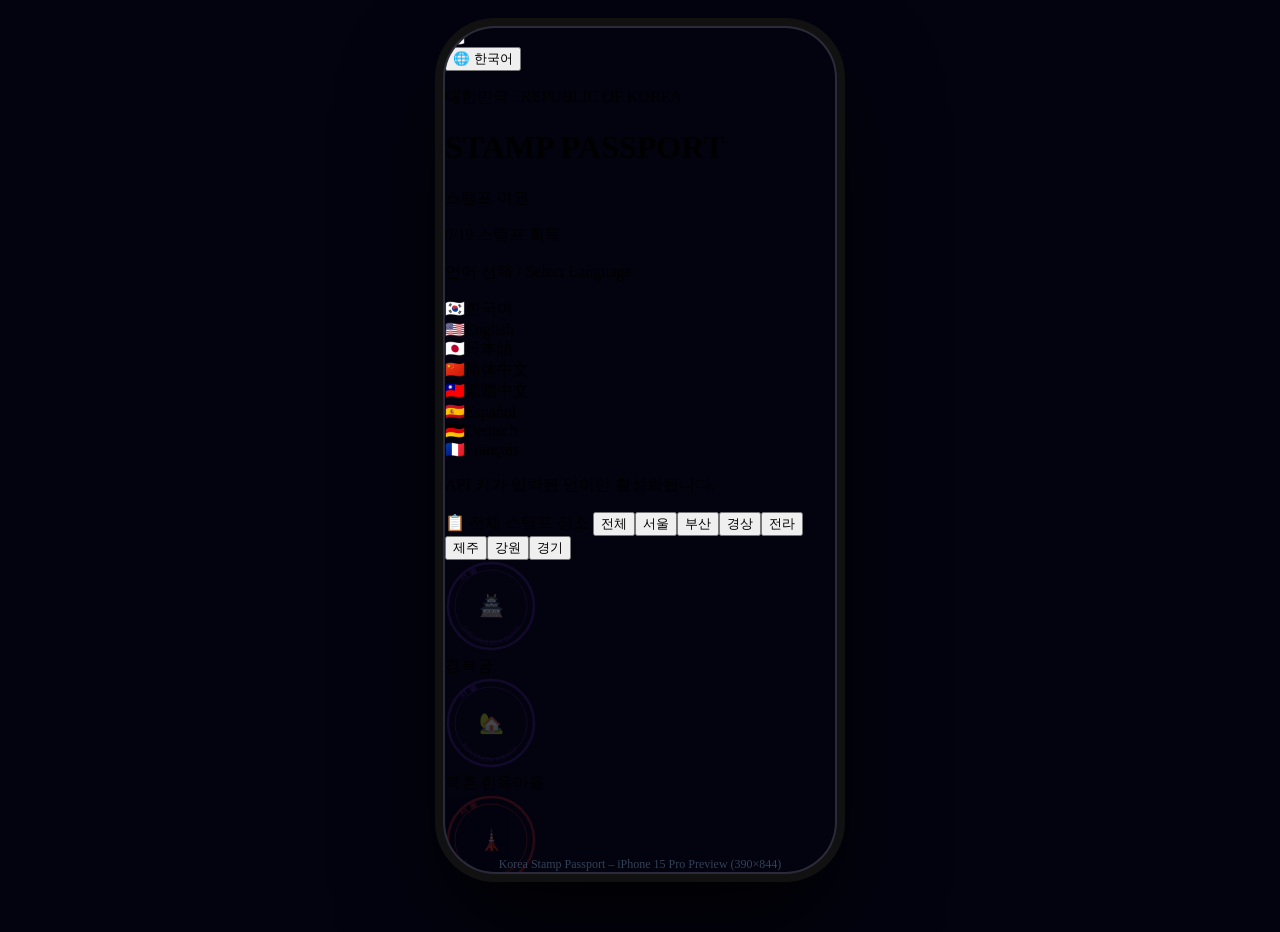
==== commit fad3eb7d: "Add multi-language TourAPI 4.0 integration, trail support, detail modal, API status panel" ====
--- a/preview.html
+++ b/preview.html
@@ -1,363 +1,508 @@
 <!doctype html>
 <html lang="ko">
 <head>
-  <meta charset="UTF-8"/>
-  <meta name="viewport" content="width=device-width,initial-scale=1"/>
-  <title>Korea Stamp Passport – Preview</title>
-  <style>
-body{margin:0;background:#050510;display:flex;justify-content:center;align-items:flex-start;min-height:100vh;padding:28px 0 60px;font-family:sans-serif}
-.shell{width:390px;height:844px;border-radius:50px;overflow:hidden;box-shadow:0 0 0 2px #2a2a3a,0 0 0 10px #111,0 50px 100px rgba(0,0,0,.9);flex-shrink:0;position:relative}
-.label{position:fixed;bottom:20px;left:50%;transform:translateX(-50%);color:#334155;font-size:12px;letter-spacing:.06em}
-/* ── Reset ── */
-*, *::before, *::after { box-sizing: border-box; margin: 0; padding: 0; }
-
-:root {
-  --bg: #0d0d1a;
-  --cover-bg: #0a1628;
-  --page-bg: #f5f0e8;
-  --surface: #1a1a2e;
-  --surface2: #16213e;
-  --border: rgba(255,255,255,.1);
-  --gold: #c9a84c;
-  --gold-light: #e8c96a;
-  --text: #f1f5f9;
-  --muted: #8896a5;
-  --accent: #1e5fa8;
-  --red-stamp: #8b1a1a;
-  --blue-stamp: #0a2d6e;
-  --green-stamp: #0d4a2d;
-  --purple-stamp: #3d1a6e;
-  --teal-stamp: #0a4a4a;
-  --nav-h: 72px;
-}
-
-html, body { height: 100%; background: var(--bg); color: var(--text); font-family: -apple-system, BlinkMacSystemFont, "SF Pro Text", "Noto Sans KR", sans-serif; -webkit-font-smoothing: antialiased; }
-#app { height: 100%; display: flex; flex-direction: column; max-width: 480px; margin: 0 auto; position: relative; overflow: hidden; }
-.safe-top { height: env(safe-area-inset-top, 20px); min-height: 20px; background: var(--cover-bg); }
-.tab-content { display: none; flex: 1; overflow: hidden; flex-direction: column; }
-.tab-content.active { display: flex; }
-.scroll-area { flex: 1; overflow-y: auto; -webkit-overflow-scrolling: touch; padding-bottom: calc(var(--nav-h) + 12px); }
-
-/* ── Passport Cover ── */
-.passport-cover {
-  background: linear-gradient(170deg, #0a1628 0%, #0f2347 50%, #0a1628 100%);
-  border-bottom: 3px solid var(--gold);
-  padding: 22px 24px 20px;
-  text-align: center;
-  position: relative;
-  flex-shrink: 0;
-}
-.passport-cover::before {
-  content: '';
-  position: absolute; inset: 8px; border: 1px solid rgba(201,168,76,.3); border-radius: 4px; pointer-events: none;
-}
-.cover-emblem { font-size: 32px; margin-bottom: 4px; }
-.cover-country { font-size: 10px; letter-spacing: .25em; color: var(--gold); margin-bottom: 2px; }
-.cover-title { font-size: 22px; font-weight: 800; color: var(--gold-light); letter-spacing: .12em; margin-bottom: 1px; }
-.cover-sub { font-size: 13px; color: rgba(201,168,76,.7); letter-spacing: .08em; margin-bottom: 14px; }
-.cover-progress { display: flex; align-items: baseline; justify-content: center; gap: 4px; }
-.cover-progress #coverCount { font-size: 32px; font-weight: 900; color: var(--gold-light); line-height: 1; }
-.cover-slash { font-size: 20px; color: var(--gold); }
-.cover-progress #coverTotal { font-size: 20px; color: var(--gold); }
-.cover-label { font-size: 12px; color: rgba(201,168,76,.6); margin-left: 6px; }
-
-/* ── Stamp Pages Header ── */
-.stamp-pages-header {
-  background: var(--surface); border-bottom: 1px solid var(--border);
-  padding: 10px 16px; display: flex; flex-direction: column; gap: 8px; flex-shrink: 0;
-}
-.stamp-pages-header > span:first-child { font-size: 13px; color: var(--muted); font-weight: 600; }
-.region-tabs { display: flex; gap: 6px; overflow-x: auto; -webkit-overflow-scrolling: touch; padding-bottom: 2px; }
-.region-tabs::-webkit-scrollbar { display: none; }
-.rtab { background: var(--surface2); border: 1px solid var(--border); color: var(--muted);
-  border-radius: 100px; padding: 4px 12px; font-size: 12px; font-weight: 600;
-  cursor: pointer; white-space: nowrap; -webkit-tap-highlight-color: transparent; flex-shrink: 0; }
-.rtab.active { background: var(--gold); border-color: var(--gold); color: #0a1628; }
-
-/* ── Stamp Grid ── */
-.stamp-grid { display: grid; grid-template-columns: repeat(3, 1fr); gap: 14px; padding: 16px; }
-
-/* ── Individual Stamp ── */
-.stamp-wrap { display: flex; flex-direction: column; align-items: center; gap: 6px; cursor: pointer; -webkit-tap-highlight-color: transparent; }
-.stamp-circle {
-  width: 96px; height: 96px; border-radius: 50%; position: relative;
-  display: flex; align-items: center; justify-content: center;
-  flex-shrink: 0;
-}
-/* Not-collected: ghost outline */
-.stamp-circle.ghost {
-  border: 2px dashed rgba(255,255,255,.15);
-  background: rgba(255,255,255,.03);
-  opacity: .45;
-}
-/* Collected: ink stamp appearance */
-.stamp-circle.inked {
-  opacity: 1;
-  box-shadow: 0 0 0 2px currentColor, inset 0 0 12px rgba(0,0,0,.35);
-}
-.stamp-circle.inked::after {
-  content: ''; position: absolute; inset: 0; border-radius: 50%;
-  background: radial-gradient(circle at 40% 35%, rgba(255,255,255,.12), transparent 60%);
-  pointer-events: none;
-}
-/* Color variants */
-.stamp-red   { color: var(--red-stamp);    border: 3px solid var(--red-stamp);    background: rgba(139,26,26,.18); }
-.stamp-blue  { color: var(--blue-stamp);   border: 3px solid var(--blue-stamp);   background: rgba(10,45,110,.18); }
-.stamp-green { color: var(--green-stamp);  border: 3px solid var(--green-stamp);  background: rgba(13,74,45,.18); }
-.stamp-purple{ color: var(--purple-stamp); border: 3px solid var(--purple-stamp); background: rgba(61,26,110,.18); }
-.stamp-teal  { color: var(--teal-stamp);   border: 3px solid var(--teal-stamp);   background: rgba(10,74,74,.18); }
-
-/* SVG stamp inner content */
-.stamp-svg { width: 96px; height: 96px; position: absolute; inset: 0; }
-
-.stamp-name {
-  font-size: 10px; font-weight: 700; color: var(--muted); text-align: center;
-  line-height: 1.3; max-width: 90px;
-}
-.stamp-wrap.earned .stamp-name { color: var(--text); }
-
-/* ── Passport Actions ── */
-.passport-actions {
-  display: grid; grid-template-columns: 1fr 1fr; gap: 10px;
-  padding: 10px 16px; background: var(--surface); border-top: 1px solid var(--border); flex-shrink: 0;
-}
-.btn-gps { background: var(--accent); color: #fff; border: none; border-radius: 14px; padding: 13px; font-size: 14px; font-weight: 700; cursor: pointer; -webkit-tap-highlight-color: transparent; }
-.btn-gps:active { opacity: .8; }
-.btn-share { background: var(--surface2); color: var(--text); border: 1px solid var(--border); border-radius: 14px; padding: 13px; font-size: 14px; font-weight: 600; cursor: pointer; -webkit-tap-highlight-color: transparent; }
-
-/* ── Location List Tab ── */
-.section-title { font-size: 20px; font-weight: 800; padding: 16px 18px 8px; }
-.search-row { padding: 0 16px 12px; }
-.search-input { width: 100%; background: var(--surface); border: 1px solid var(--border); border-radius: 12px; padding: 10px 14px; font-size: 14px; color: var(--text); outline: none; }
-.search-input::placeholder { color: var(--muted); }
-.location-list { display: grid; gap: 0; }
-.loc-item {
-  display: flex; align-items: center; gap: 14px; padding: 13px 18px;
-  border-bottom: 1px solid var(--border); cursor: pointer; -webkit-tap-highlight-color: transparent;
-}
-.loc-item:active { background: var(--surface); }
-.loc-dot { width: 10px; height: 10px; border-radius: 50%; flex-shrink: 0; }
-.loc-info { flex: 1; }
-.loc-info h3 { font-size: 14px; font-weight: 700; margin-bottom: 2px; }
-.loc-info p { font-size: 12px; color: var(--muted); }
-.loc-tag { font-size: 11px; color: var(--muted); background: var(--surface); border: 1px solid var(--border); border-radius: 100px; padding: 2px 8px; flex-shrink: 0; }
-.loc-check { font-size: 18px; flex-shrink: 0; }
-
-/* ── Partnership Tab ── */
-.partner-cards { display: grid; gap: 14px; padding: 8px 16px 16px; }
-.partner-card { background: var(--surface); border: 1px solid var(--border); border-radius: 18px; overflow: hidden; }
-.partner-card-header { padding: 16px 18px 10px; display: flex; align-items: center; gap: 12px; border-bottom: 1px solid var(--border); }
-.partner-icon { font-size: 28px; }
-.partner-card-header h3 { font-size: 15px; font-weight: 800; }
-.partner-card-header p { font-size: 12px; color: var(--muted); margin-top: 2px; }
-.partner-body { padding: 14px 18px; }
-.partner-body ul { list-style: none; display: grid; gap: 8px; }
-.partner-body li { font-size: 13px; color: var(--muted); padding-left: 16px; position: relative; line-height: 1.45; }
-.partner-body li::before { content: '→'; position: absolute; left: 0; color: var(--gold); font-weight: 700; }
-.partner-badge { display: inline-block; background: rgba(201,168,76,.15); border: 1px solid rgba(201,168,76,.3); color: var(--gold); font-size: 11px; border-radius: 100px; padding: 3px 10px; margin-top: 10px; }
-
-/* ── Bottom Nav ── */
-#bottomNav {
-  position: fixed; bottom: 0; left: 50%; transform: translateX(-50%);
-  width: min(480px, 100%); display: grid; grid-template-columns: repeat(3, 1fr);
-  background: rgba(13,13,26,.94); backdrop-filter: blur(20px) saturate(180%);
-  -webkit-backdrop-filter: blur(20px) saturate(180%);
-  border-top: 1px solid rgba(201,168,76,.2);
-  padding-bottom: env(safe-area-inset-bottom, 0); z-index: 100;
-}
-.nav-btn { background: transparent; border: none; color: var(--muted); padding: 10px 6px;
-  display: flex; flex-direction: column; align-items: center; gap: 3px;
-  cursor: pointer; -webkit-tap-highlight-color: transparent; transition: color .15s; }
-.nav-btn span:first-child { font-size: 20px; }
-.nav-btn span:last-child { font-size: 10px; font-weight: 700; letter-spacing: .03em; }
-.nav-btn.active { color: var(--gold); }
-
-/* ── Toast ── */
-.toast {
-  position: fixed; top: max(env(safe-area-inset-top,20px),20px); left: 50%;
-  transform: translateX(-50%); width: min(340px, calc(100% - 32px));
-  background: rgba(10,22,40,.97); backdrop-filter: blur(16px); -webkit-backdrop-filter: blur(16px);
-  border: 1px solid rgba(201,168,76,.5); border-radius: 16px;
-  padding: 14px 18px; display: flex; align-items: center; gap: 14px;
-  box-shadow: 0 12px 40px rgba(0,0,0,.6); z-index: 200;
-  transition: opacity .3s, transform .3s;
-}
-.toast.hidden { opacity: 0; pointer-events: none; transform: translateX(-50%) translateY(-14px); }
-.toast-stamp-mini { width: 44px; height: 44px; flex-shrink: 0; border-radius: 50%; display: flex; align-items: center; justify-content: center; font-size: 22px; border: 2px solid var(--gold); }
-.toast strong { font-size: 14px; display: block; color: var(--gold-light); }
-.toast p { font-size: 12px; color: var(--muted); margin-top: 2px; }
-
-  </style>
+<meta charset="UTF-8"/><meta name="viewport" content="width=device-width,initial-scale=1"/>
+<title>Korea Passport – Preview</title>
+<style>
+body{margin:0;background:#030310;display:flex;justify-content:center;padding:28px 0 60px}
+.shell{width:390px;height:844px;border-radius:50px;overflow:hidden;
+  box-shadow:0 0 0 2px #2a2a3a,0 0 0 10px #111,0 50px 100px rgba(0,0,0,.9);flex-shrink:0}
+.label{position:fixed;bottom:16px;left:50%;transform:translateX(-50%);color:#334155;font-size:12px}
+</style>
 </head>
 <body>
 <div class="shell">
-  <div id="app" style="height:100%;overflow:hidden">
-    <div id="tab-passport" class="tab-content active">
-      <div class="safe-top" style="background:#0a1628"></div>
-      <div class="passport-cover">
+
+<div id="app">
+
+  <!-- ══ TAB: PASSPORT ══ -->
+  <div id="tab-passport" class="tab-content active">
+    <div class="safe-top"></div>
+
+    <!-- Passport Cover -->
+    <div class="passport-cover">
+      <div class="cover-top-row">
         <div class="cover-emblem">🇰🇷</div>
-        <p class="cover-country">대한민국 · REPUBLIC OF KOREA</p>
-        <h1 class="cover-title">STAMP PASSPORT</h1>
-        <p class="cover-sub">스탬프 여권</p>
-        <div class="cover-progress">
-          <span id="coverCount">0</span><span class="cover-slash">/</span><span id="coverTotal">0</span>
-          <span class="cover-label">스탬프 획득</span>
-        </div>
+        <!-- 언어 선택 버튼 -->
+        <button id="langBtn" class="lang-btn">🌐 한국어</button>
       </div>
-      <div class="stamp-pages-header">
-        <span>📋 전체 스탬프 장소</span>
-        <span id="regionFilter" class="region-tabs"></span>
-      </div>
-      <div class="scroll-area">
-        <div id="stampGrid" class="stamp-grid"></div>
-      </div>
-      <div class="passport-actions">
-        <button id="gpsBtn" class="btn-gps">📍 현위치 확인</button>
-        <button id="shareBtn" class="btn-share">📤 공유</button>
+      <p class="cover-country">대한민국 · REPUBLIC OF KOREA</p>
+      <h1 class="cover-title">STAMP PASSPORT</h1>
+      <p class="cover-sub">스탬프 여권</p>
+      <div class="cover-progress">
+        <span id="coverCount">0</span><span class="cover-slash">/</span><span id="coverTotal">0</span>
+        <span class="cover-label">스탬프 획득</span>
       </div>
     </div>
-    <div id="tab-list" class="tab-content">
-      <div class="safe-top"></div>
-      <div class="scroll-area">
-        <h2 class="section-title">스탬프 장소 목록</h2>
-        <div class="search-row"><input id="searchInput" type="search" placeholder="장소명 검색..." class="search-input"/></div>
-        <div id="locationList" class="location-list"></div>
+
+    <!-- 언어 선택 패널 -->
+    <div id="langPanel" class="lang-panel hidden">
+      <p class="lang-panel-title">언어 선택 / Select Language</p>
+      <div id="langGrid" class="lang-grid"></div>
+      <p class="lang-panel-note">API 키가 입력된 언어만 활성화됩니다.</p>
+    </div>
+
+    <!-- 지역 필터 탭 -->
+    <div class="stamp-pages-header">
+      <span id="stampPageLabel">📋 전체 스탬프 장소</span>
+      <span id="regionFilter" class="region-tabs"></span>
+    </div>
+
+    <div class="scroll-area">
+      <div id="stampGrid" class="stamp-grid"></div>
+      <!-- API 로딩 버튼 -->
+      <div id="apiLoadRow" class="api-load-row hidden">
+        <button id="loadApiBtn" class="btn-api-load">🔄 TourAPI에서 장소 불러오기</button>
       </div>
     </div>
-    <div id="tab-partner" class="tab-content">
-      <div class="safe-top"></div>
-      <div class="scroll-area">
-        <h2 class="section-title">관공서 연계 안내</h2>
-        <div class="partner-cards" id="partnerCards"></div>
+
+    <div class="passport-actions">
+      <button id="gpsBtn" class="btn-gps">📍 현위치 확인</button>
+      <button id="shareBtn" class="btn-share">📤 공유</button>
+    </div>
+  </div>
+
+  <!-- ══ TAB: SEARCH / LIST ══ -->
+  <div id="tab-list" class="tab-content">
+    <div class="safe-top"></div>
+    <div class="scroll-area">
+      <h2 class="section-title">장소 검색</h2>
+
+      <!-- 검색 타입 선택 -->
+      <div class="search-type-row" id="searchTypeRow"></div>
+
+      <div class="search-row">
+        <input id="searchInput" type="search" placeholder="장소명 검색 (TourAPI 연동)..." class="search-input" />
+        <button id="searchApiBtn" class="btn-search-api">🔍</button>
+      </div>
+
+      <!-- 축제/행사 버튼 -->
+      <button id="festivalBtn" class="btn-festival">🎪 현재 진행 중인 축제 보기</button>
+
+      <!-- 두루누비 트레일 -->
+      <div class="trail-section">
+        <div class="trail-header">
+          <span>🥾 두루누비 걷기여행길</span>
+          <button id="loadTrailBtn" class="btn-trail-load">불러오기</button>
+        </div>
+        <div id="trailList" class="trail-list"></div>
+      </div>
+
+      <h3 class="list-subtitle">전체 스탬프 목록</h3>
+      <div id="locationList" class="location-list"></div>
+    </div>
+  </div>
+
+  <!-- ══ TAB: PARTNERSHIP ══ -->
+  <div id="tab-partner" class="tab-content">
+    <div class="safe-top"></div>
+    <div class="scroll-area">
+      <h2 class="section-title">관공서 연계 안내</h2>
+
+      <!-- API 상태 패널 -->
+      <div class="api-status-card" id="apiStatusCard">
+        <h3>📡 TourAPI 연결 상태</h3>
+        <div id="apiStatusList" class="api-status-list"></div>
+      </div>
+
+      <div class="partner-cards" id="partnerCards"></div>
+    </div>
+  </div>
+
+  <!-- ══ BOTTOM NAV ══ -->
+  <nav id="bottomNav">
+    <button data-tab="passport" class="nav-btn active">
+      <span>🗺️</span><span>여권</span>
+    </button>
+    <button data-tab="list" class="nav-btn">
+      <span>🔍</span><span>검색</span>
+    </button>
+    <button data-tab="partner" class="nav-btn">
+      <span>🏛️</span><span>연계</span>
+    </button>
+  </nav>
+
+  <!-- ══ STAMP TOAST ══ -->
+  <div id="toast" class="toast hidden">
+    <div id="toastStamp" class="toast-stamp-mini"></div>
+    <div>
+      <strong id="toastTitle"></strong>
+      <p id="toastSub"></p>
+    </div>
+  </div>
+
+  <!-- ══ DETAIL MODAL ══ -->
+  <div id="modal" class="modal hidden">
+    <div class="modal-backdrop" id="modalBackdrop"></div>
+    <div class="modal-sheet">
+      <div class="modal-img-wrap"><img id="modalImg" src="" alt="" /></div>
+      <div class="modal-body">
+        <div id="modalStamp" class="modal-stamp"></div>
+        <h2 id="modalTitle"></h2>
+        <p id="modalAddr" class="modal-addr"></p>
+        <p id="modalOverview" class="modal-overview"></p>
+        <div id="modalMeta" class="modal-meta"></div>
+        <button id="modalCollect" class="btn-modal-collect">✅ 스탬프 수집</button>
+        <button id="modalClose" class="btn-modal-close">닫기</button>
       </div>
     </div>
-    <nav id="bottomNav">
-      <button data-tab="passport" class="nav-btn active"><span>🗺️</span><span>여권</span></button>
-      <button data-tab="list" class="nav-btn"><span>📋</span><span>장소목록</span></button>
-      <button data-tab="partner" class="nav-btn"><span>🏛️</span><span>관공서연계</span></button>
-    </nav>
-    <div id="toast" class="toast hidden">
-      <div id="toastStamp" class="toast-stamp-mini"></div>
-      <div><strong id="toastTitle"></strong><p id="toastSub"></p></div>
-    </div>
   </div>
+
 </div>
-<p class="label">Korea Stamp Passport – iPhone 15 Pro Preview (390×844)</p>
-<script>'use strict';
-
-/* ────────────────────────────────────────────
-   STAMP LOCATIONS
-   color: red=서울 blue=부산/경남 green=자연/국립공원
-          purple=역사/문화재 teal=기타지역
-   org: 담당 공공기관 (관공서 연계용)
-──────────────────────────────────────────── */
+
+
+<script>/* ═══════════════════════════════════════════════════
+   TourAPI 4.0 – 한국관광공사 다국어 연동 모듈
+   serviceKey는 아래 KEYS 객체에 직접 입력하세요.
+   모든 endpoint는 동일한 인증키를 공유합니다.
+═══════════════════════════════════════════════════ */
+
+/* ── API 인증키: 여기에 입력 ── */
+const KEYS = {
+  KOR: '',   // 한국관광공사_국문 관광정보서비스_GW
+  ENG: '',   // 한국관광공사_영문 관광정보서비스_GW
+  JPN: '',   // 한국관광공사_일문 관광정보서비스_GW
+  CHS: '',   // 한국관광공사_중문 간체 관광정보서비스_GW
+  CHT: '',   // 한국관광공사_중문 번체 관광정보서비스_GW
+  SPN: '',   // 한국관광공사_서어 관광정보서비스_GW
+  GER: '',   // 한국관광공사_독어 관광정보서비스_GW
+  FRE: '',   // 한국관광공사_불어 관광정보서비스_GW
+  DRN: '',   // 한국관광공사_두루누비 정보 서비스_GW
+};
+
+/* ── Endpoint 맵 ── */
+const ENDPOINTS = {
+  KOR: 'https://apis.data.go.kr/B551011/KorService2',
+  ENG: 'https://apis.data.go.kr/B551011/EngService2',
+  JPN: 'https://apis.data.go.kr/B551011/JpnService2',
+  CHS: 'https://apis.data.go.kr/B551011/ChsService2',
+  CHT: 'https://apis.data.go.kr/B551011/ChtService2',
+  SPN: 'https://apis.data.go.kr/B551011/SpnService2',
+  GER: 'https://apis.data.go.kr/B551011/GerService2',
+  FRE: 'https://apis.data.go.kr/B551011/FreService2',
+  DRN: 'https://apis.data.go.kr/B551011/Durunubi',
+};
+
+/* ── 언어 메타 ── */
+const LANG_META = {
+  KOR: { label: '한국어', flag: '🇰🇷', dir: 'ltr' },
+  ENG: { label: 'English', flag: '🇺🇸', dir: 'ltr' },
+  JPN: { label: '日本語', flag: '🇯🇵', dir: 'ltr' },
+  CHS: { label: '简体中文', flag: '🇨🇳', dir: 'ltr' },
+  CHT: { label: '繁體中文', flag: '🇹🇼', dir: 'ltr' },
+  SPN: { label: 'Español', flag: '🇪🇸', dir: 'ltr' },
+  GER: { label: 'Deutsch', flag: '🇩🇪', dir: 'ltr' },
+  FRE: { label: 'Français', flag: '🇫🇷', dir: 'ltr' },
+};
+
+/* ── contentTypeId (신규 스펙) ── */
+const CONTENT_TYPE = {
+  관광지: '76',
+  문화시설: '78',
+  축제행사: '85',
+  레포츠: '75',
+  쇼핑: '79',
+  숙박: '80',
+  음식점: '82',
+  교통: '77',
+};
+
+/* ── 법정동 시도코드 (신규 스펙) ── */
+const LDONG_CODE = {
+  서울: '11', 부산: '26', 대구: '27', 인천: '28',
+  광주: '29', 대전: '30', 울산: '31', 세종: '36',
+  경기: '41', 강원: '42', 충북: '43', 충남: '44',
+  전북: '45', 전남: '46', 경북: '47', 경남: '48', 제주: '50',
+};
+
+/* ═══ TourAPI 클라이언트 ═══ */
+const TourAPI = {
+  lang: 'KOR',
+
+  _os() { return /iPhone|iPad/.test(navigator.userAgent) ? 'IOS' : 'AND'; },
+
+  _base(langCode = this.lang) { return ENDPOINTS[langCode]; },
+
+  _key(langCode = this.lang) { return KEYS[langCode]; },
+
+  _hasKey(langCode = this.lang) { return !!KEYS[langCode]; },
+
+  _params(langCode, extra = {}) {
+    const key = KEYS[langCode];
+    if (!key) return null;
+    return new URLSearchParams({
+      serviceKey: key,
+      MobileOS: this._os(),
+      MobileApp: 'KoreaPassport',
+      _type: 'json',
+      numOfRows: 20,
+      pageNo: 1,
+      ...extra
+    }).toString();
+  },
+
+  async _get(langCode, endpoint, params) {
+    if (!params) return [];
+    try {
+      const res = await fetch(`${ENDPOINTS[langCode]}/${endpoint}?${params}`);
+      if (!res.ok) throw new Error(res.status);
+      const json = await res.json();
+      const item = json?.response?.body?.items?.item;
+      if (!item) return [];
+      return Array.isArray(item) ? item : [item];
+    } catch (e) {
+      console.warn(`TourAPI [${langCode}/${endpoint}] 오류:`, e.message);
+      return [];
+    }
+  },
+
+  /* ── 1. GPS 반경 내 관광지 (스탬프 핵심) ── */
+  async nearby(lat, lng, radiusM = 500, langCode = this.lang) {
+    const p = this._params(langCode, {
+      mapX: lng, mapY: lat, radius: radiusM,
+      contentTypeId: CONTENT_TYPE.관광지,
+      arrange: 'S',   // S=거리순
+      numOfRows: 30,
+    });
+    const items = await this._get(langCode, 'locationBasedList2', p);
+    return items.map(i => this._toStamp(i, langCode));
+  },
+
+  /* ── 2. 지역 기반 목록 ── */
+  async byRegion(regionKo, contentType = '관광지', langCode = this.lang) {
+    const lDongRegnCd = LDONG_CODE[regionKo];
+    if (!lDongRegnCd) return [];
+    const p = this._params(langCode, {
+      lDongRegnCd,
+      contentTypeId: CONTENT_TYPE[contentType],
+      arrange: 'O',   // O=대표이미지있는 제목순
+      numOfRows: 30,
+    });
+    const items = await this._get(langCode, 'areaBasedList2', p);
+    return items.map(i => this._toStamp(i, langCode));
+  },
+
+  /* ── 3. 키워드 검색 ── */
+  async search(keyword, langCode = this.lang) {
+    const encoded = encodeURIComponent(keyword);
+    const p = this._params(langCode, {
+      keyword: encoded,
+      arrange: 'O',
+      numOfRows: 20,
+    });
+    const items = await this._get(langCode, 'searchKeyword2', p);
+    return items.map(i => this._toStamp(i, langCode));
+  },
+
+  /* ── 4. 축제/행사 (기간 내) ── */
+  async festivals(langCode = this.lang) {
+    const today = new Date().toISOString().slice(0,10).replace(/-/g,'');
+    const p = this._params(langCode, {
+      eventStartDate: today,
+      arrange: 'O',
+      numOfRows: 20,
+    });
+    const items = await this._get(langCode, 'searchFestival2', p);
+    return items.map(i => this._toStamp(i, langCode, '축제'));
+  },
+
+  /* ── 5. 공통 상세정보 (팝업용) ── */
+  async detail(contentId, langCode = this.lang) {
+    const p = this._params(langCode, { contentId });
+    const items = await this._get(langCode, 'detailCommon2', p);
+    return items[0] ?? null;
+  },
+
+  /* ── 6. 소개정보 (운영시간, 휴무일) ── */
+  async intro(contentId, contentTypeId, langCode = this.lang) {
+    const p = this._params(langCode, { contentId, contentTypeId });
+    const items = await this._get(langCode, 'detailIntro2', p);
+    return items[0] ?? null;
+  },
+
+  /* ── 7. 이미지 목록 ── */
+  async images(contentId, langCode = this.lang) {
+    const p = this._params(langCode, { contentId, imageYN: 'Y' });
+    return await this._get(langCode, 'detailImage2', p);
+  },
+
+  /* ── 8. 두루누비 걷기여행길 ── */
+  async trails(lDongRegnCd = '') {
+    if (!KEYS.DRN) return [];
+    try {
+      const p = new URLSearchParams({
+        serviceKey: KEYS.DRN,
+        MobileOS: this._os(),
+        MobileApp: 'KoreaPassport',
+        _type: 'json',
+        numOfRows: 20,
+        pageNo: 1,
+        ...(lDongRegnCd && { lDongRegnCd }),
+      });
+      const res = await fetch(`${ENDPOINTS.DRN}/durunubi?${p}`);
+      const json = await res.json();
+      const item = json?.response?.body?.items?.item;
+      if (!item) return [];
+      const arr = Array.isArray(item) ? item : [item];
+      return arr.map(i => ({
+        id: 'trail_' + (i.routeIdx || i.contentid),
+        name: i.routeNm || i.title || '걷기여행길',
+        name_en: i.routeNm || i.title || 'Trail',
+        city: i.siNm || '',
+        region: i.sidoNm || '기타',
+        cat: '걷기여행',
+        color: 'green',
+        emoji: '🥾',
+        org: '한국관광공사 두루누비',
+        lat: parseFloat(i.startLat || i.mapy || 0),
+        lng: parseFloat(i.startLng || i.mapx || 0),
+        image: i.imgFileUrl || '',
+        addr: i.siNm || '',
+        dist: i.totalLen ? `${(i.totalLen/1000).toFixed(1)}km` : '',
+        _fromAPI: true,
+        _trail: true,
+      }));
+    } catch (e) {
+      console.warn('두루누비 오류:', e.message);
+      return [];
+    }
+  },
+
+  /* ── 내부: API 응답 → 스탬프 객체 변환 ── */
+  _toStamp(i, langCode, overrideCat) {
+    const regionKey = Object.entries(LDONG_CODE).find(([, v]) => v === i.lDongRegnCd)?.[0]
+      || Object.keys(LDONG_CODE).find(k => (i.addr1 || '').startsWith(k))
+      || '기타';
+    return {
+      id: 'kto_' + i.contentid,
+      name: i.title || '',
+      name_en: i.title || '',
+      city: (i.addr1 || '').split(' ').slice(0,2).join(' '),
+      region: regionKey,
+      cat: overrideCat || CONTENT_TYPE_LABEL[i.contenttypeid] || '관광지',
+      color: REGION_COLOR_MAP[regionKey] || 'teal',
+      emoji: CAT_EMOJI[i.contenttypeid] || '📍',
+      org: 'KTO TourAPI',
+      lat: parseFloat(i.mapy || 0),
+      lng: parseFloat(i.mapx || 0),
+      image: i.firstimage || '',
+      addr: i.addr1 || '',
+      dist: i.dist ? `${(parseFloat(i.dist)/1000).toFixed(2)}km` : '',
+      _fromAPI: true,
+      _lang: langCode,
+    };
+  },
+
+  /* ── 현재 언어 변경 ── */
+  setLang(code) {
+    if (ENDPOINTS[code]) this.lang = code;
+  },
+
+  /* ── 키 입력 여부 확인 ── */
+  availableLangs() {
+    return Object.keys(KEYS).filter(k => k !== 'DRN' && !!KEYS[k]);
+  },
+};
+
+/* ── contentTypeId → 한글 레이블 ── */
+const CONTENT_TYPE_LABEL = {
+  '75':'레포츠','76':'관광지','77':'교통','78':'문화시설',
+  '79':'쇼핑','80':'숙박','82':'음식점','85':'축제행사',
+};
+
+/* ── contentTypeId → 이모지 ── */
+const CAT_EMOJI = {
+  '75':'🏄','76':'📍','77':'🚆','78':'🏛️',
+  '79':'🛍️','80':'🏨','82':'🍽️','85':'🎪',
+};
+
+/* ── 지역 → 스탬프 색상 ── */
+const REGION_COLOR_MAP = {
+  서울:'red', 인천:'red', 경기:'red',
+  부산:'blue', 울산:'blue', 경남:'blue', 대구:'blue', 경북:'purple',
+  제주:'teal',
+  강원:'green',
+  전북:'green', 전남:'green', 광주:'green',
+  충북:'purple', 충남:'purple', 대전:'purple', 세종:'purple',
+};
+
+'use strict';
+
+/* ── 하드코딩 기본 스탬프 (API 키 없을 때 fallback) ── */
 const STAMPS = [
-  // 서울특별시
-  { id:'gyeongbok',  name:'경복궁',           name_en:'Gyeongbokgung',       city:'서울', region:'서울',    cat:'문화재', color:'purple', emoji:'🏯', org:'문화재청',        lat:37.5796, lng:126.9770 },
-  { id:'namsangol',  name:'남산골 한옥마을',   name_en:'Namsangol Hanok',     city:'서울', region:'서울',    cat:'문화',   color:'purple', emoji:'🏘️', org:'서울시 문화본부', lat:37.5623, lng:126.9974 },
-  { id:'bukchon',    name:'북촌 한옥마을',     name_en:'Bukchon Hanok',       city:'서울', region:'서울',    cat:'문화',   color:'purple', emoji:'🏡', org:'서울시 종로구',   lat:37.5826, lng:126.9830 },
-  { id:'nseoul',     name:'N서울타워',         name_en:'N Seoul Tower',       city:'서울', region:'서울',    cat:'랜드마크',color:'red',   emoji:'🗼', org:'서울시 관광체육국',lat:37.5512, lng:126.9882 },
-  { id:'changdeok',  name:'창덕궁',           name_en:'Changdeokgung',       city:'서울', region:'서울',    cat:'문화재', color:'purple', emoji:'🏰', org:'문화재청',        lat:37.5792, lng:126.9910 },
-  { id:'deoksugung', name:'덕수궁',           name_en:'Deoksugung',          city:'서울', region:'서울',    cat:'문화재', color:'purple', emoji:'🏛️', org:'문화재청',        lat:37.5658, lng:126.9753 },
-  { id:'gwangjang',  name:'광장시장',         name_en:'Gwangjang Market',    city:'서울', region:'서울',    cat:'전통시장',color:'red',   emoji:'🍜', org:'서울시 종로구',   lat:37.5700, lng:126.9996 },
-  { id:'hongdae',    name:'홍대거리',         name_en:'Hongdae Street',      city:'서울', region:'서울',    cat:'문화',   color:'red',    emoji:'🎧', org:'서울시 마포구',   lat:37.5572, lng:126.9254 },
-  { id:'insadong',   name:'인사동',           name_en:'Insadong',            city:'서울', region:'서울',    cat:'문화',   color:'red',    emoji:'🎎', org:'서울시 종로구',   lat:37.5743, lng:126.9854 },
-  { id:'dongdaemun', name:'동대문 디자인플라자',name_en:'DDP',               city:'서울', region:'서울',    cat:'랜드마크',color:'red',   emoji:'🌐', org:'서울시 디자인재단',lat:37.5670, lng:127.0095 },
-
-  // 부산광역시
-  { id:'haeundae',   name:'해운대 해수욕장',  name_en:'Haeundae Beach',      city:'부산', region:'부산',    cat:'자연',   color:'blue',   emoji:'🌊', org:'부산시 관광진흥과',lat:35.1587, lng:129.1604 },
-  { id:'gamcheon',   name:'감천문화마을',     name_en:'Gamcheon Village',    city:'부산', region:'부산',    cat:'문화',   color:'blue',   emoji:'🎨', org:'부산시 서구',     lat:35.0975, lng:129.0106 },
-  { id:'jagalchi',   name:'자갈치시장',       name_en:'Jagalchi Market',     city:'부산', region:'부산',    cat:'전통시장',color:'blue',  emoji:'🐟', org:'부산시 중구',     lat:35.0969, lng:129.0305 },
-  { id:'gwangalli',  name:'광안리 해수욕장',  name_en:'Gwangalli Beach',     city:'부산', region:'부산',    cat:'자연',   color:'blue',   emoji:'🌉', org:'부산시 수영구',   lat:35.1530, lng:129.1188 },
-  { id:'busan_tower',name:'용두산 공원',      name_en:'Yongdusan Park',      city:'부산', region:'부산',    cat:'랜드마크',color:'blue',  emoji:'🏙️', org:'부산시 관광진흥과',lat:35.1006, lng:129.0325 },
-  { id:'haedong',    name:'해동 용궁사',      name_en:'Haedong Yonggungsa',  city:'부산', region:'부산',    cat:'문화재', color:'blue',   emoji:'⛩️', org:'부산시 기장군',   lat:35.1888, lng:129.2218 },
-
-  // 경주시
-  { id:'bulguksa',   name:'불국사',           name_en:'Bulguksa Temple',     city:'경주', region:'경상',    cat:'세계유산',color:'purple', emoji:'🛕', org:'문화재청',        lat:35.7900, lng:129.3320 },
-  { id:'seokguram',  name:'석굴암',           name_en:'Seokguram Grotto',    city:'경주', region:'경상',    cat:'세계유산',color:'purple', emoji:'🗿', org:'문화재청',        lat:35.7950, lng:129.3468 },
-  { id:'tumuli',     name:'대릉원 (천마총)',   name_en:'Daereungwon Tumuli',  city:'경주', region:'경상',    cat:'문화재', color:'purple', emoji:'🏔️', org:'경주시 문화관광과',lat:35.8343, lng:129.2189 },
-  { id:'anapji',     name:'동궁과 월지',      name_en:'Donggung & Wolji',    city:'경주', region:'경상',    cat:'문화재', color:'purple', emoji:'🌙', org:'경주시 문화관광과',lat:35.8343, lng:129.2277 },
-
-  // 전주시
-  { id:'jeonju_hanok',name:'전주 한옥마을',  name_en:'Jeonju Hanok Village', city:'전주', region:'전라',    cat:'문화',   color:'green',  emoji:'🏯', org:'전주시 관광과',   lat:35.8151, lng:127.1534 },
-  { id:'jeonju_bibim',name:'전주 남부시장',  name_en:'Jeonju Nambu Market',  city:'전주', region:'전라',    cat:'전통시장',color:'green', emoji:'🍱', org:'전주시 경제통상과',lat:35.8127, lng:127.1486 },
-
-  // 제주도
-  { id:'ilchul',     name:'성산 일출봉',      name_en:'Seongsan Ilchulbong', city:'제주', region:'제주',    cat:'세계유산',color:'teal',  emoji:'🌋', org:'제주도 세계유산본부',lat:33.4581, lng:126.9425 },
-  { id:'hallasan',   name:'한라산 국립공원',  name_en:'Hallasan Nat\'l Park', city:'제주', region:'제주',    cat:'자연',   color:'teal',   emoji:'🏔️', org:'제주도 한라산국립공원',lat:33.3617, lng:126.5292 },
-  { id:'manjanggul',name:'만장굴',            name_en:'Manjanggul Cave',     city:'제주', region:'제주',    cat:'세계유산',color:'teal',  emoji:'🕳️', org:'제주도 세계유산본부',lat:33.5283, lng:126.7711 },
-  { id:'jeju_olle',  name:'제주 올레길',      name_en:'Jeju Olle Trail',     city:'제주', region:'제주',    cat:'자연',   color:'teal',   emoji:'🥾', org:'제주올레재단',    lat:33.2541, lng:126.5600 },
-
-  // 강원도
-  { id:'seoraksan',  name:'설악산 국립공원',  name_en:'Seoraksan Nat\'l Park',city:'속초', region:'강원',   cat:'자연',   color:'green',  emoji:'🏞️', org:'국립공원공단',    lat:38.1198, lng:128.4655 },
-  { id:'nami',       name:'남이섬',           name_en:'Nami Island',         city:'춘천', region:'강원',    cat:'자연',   color:'green',  emoji:'🌲', org:'춘천시 관광과',   lat:37.7896, lng:127.5261 },
-  { id:'jeongdongjin',name:'정동진',          name_en:'Jeongdongjin',        city:'강릉', region:'강원',    cat:'자연',   color:'green',  emoji:'🌅', org:'강릉시 관광과',   lat:37.6835, lng:129.0464 },
-
-  // 인천
-  { id:'incheon_chinatown',name:'인천 차이나타운',name_en:'Incheon Chinatown',city:'인천', region:'인천',   cat:'문화',   color:'red',    emoji:'🏮', org:'인천시 중구',     lat:37.4762, lng:126.6176 },
-  { id:'ganghwado',  name:'강화도 고려궁지',  name_en:'Goryeo Palace Site',  city:'인천', region:'인천',    cat:'문화재', color:'purple', emoji:'🏯', org:'인천시 강화군',   lat:37.7472, lng:126.4877 },
-
-  // 경기도
-  { id:'hwaseong',   name:'수원 화성',        name_en:'Suwon Hwaseong',      city:'수원', region:'경기',    cat:'세계유산',color:'purple', emoji:'🏰', org:'수원시 문화체육관광국',lat:37.2871, lng:127.0116 },
-  { id:'namhansanseong',name:'남한산성',      name_en:'Namhansanseong',      city:'광주', region:'경기',    cat:'세계유산',color:'purple', emoji:'🗺️', org:'경기도 문화유산과',lat:37.4794, lng:127.1783 },
+  { id:'gyeongbok',  name:'경복궁',          name_en:'Gyeongbokgung',       city:'서울', region:'서울', cat:'문화재', color:'purple', emoji:'🏯', org:'문화재청',        lat:37.5796, lng:126.9770 },
+  { id:'bukchon',    name:'북촌 한옥마을',    name_en:'Bukchon Hanok',       city:'서울', region:'서울', cat:'문화',   color:'purple', emoji:'🏡', org:'서울시 종로구',   lat:37.5826, lng:126.9830 },
+  { id:'nseoul',     name:'N서울타워',        name_en:'N Seoul Tower',       city:'서울', region:'서울', cat:'랜드마크',color:'red',   emoji:'🗼', org:'서울시 관광체육국',lat:37.5512, lng:126.9882 },
+  { id:'changdeok',  name:'창덕궁',          name_en:'Changdeokgung',       city:'서울', region:'서울', cat:'문화재', color:'purple', emoji:'🏰', org:'문화재청',        lat:37.5792, lng:126.9910 },
+  { id:'gwangjang',  name:'광장시장',        name_en:'Gwangjang Market',    city:'서울', region:'서울', cat:'전통시장',color:'red',   emoji:'🍜', org:'서울시 종로구',   lat:37.5700, lng:126.9996 },
+  { id:'hongdae',    name:'홍대거리',        name_en:'Hongdae Street',      city:'서울', region:'서울', cat:'문화',   color:'red',    emoji:'🎧', org:'서울시 마포구',   lat:37.5572, lng:126.9254 },
+  { id:'insadong',   name:'인사동',          name_en:'Insadong',            city:'서울', region:'서울', cat:'문화',   color:'red',    emoji:'🎎', org:'서울시 종로구',   lat:37.5743, lng:126.9854 },
+  { id:'haeundae',   name:'해운대 해수욕장', name_en:'Haeundae Beach',      city:'부산', region:'부산', cat:'자연',   color:'blue',   emoji:'🌊', org:'부산시 관광진흥과',lat:35.1587, lng:129.1604 },
+  { id:'gamcheon',   name:'감천문화마을',    name_en:'Gamcheon Village',    city:'부산', region:'부산', cat:'문화',   color:'blue',   emoji:'🎨', org:'부산시 서구',     lat:35.0975, lng:129.0106 },
+  { id:'jagalchi',   name:'자갈치시장',      name_en:'Jagalchi Market',     city:'부산', region:'부산', cat:'전통시장',color:'blue',  emoji:'🐟', org:'부산시 중구',     lat:35.0969, lng:129.0305 },
+  { id:'haedong',    name:'해동 용궁사',     name_en:'Haedong Yonggungsa',  city:'부산', region:'부산', cat:'문화재', color:'blue',   emoji:'⛩️', org:'부산시 기장군',   lat:35.1888, lng:129.2218 },
+  { id:'bulguksa',   name:'불국사',          name_en:'Bulguksa Temple',     city:'경주', region:'경상', cat:'세계유산',color:'purple', emoji:'🛕', org:'문화재청',        lat:35.7900, lng:129.3320 },
+  { id:'seokguram',  name:'석굴암',          name_en:'Seokguram Grotto',    city:'경주', region:'경상', cat:'세계유산',color:'purple', emoji:'🗿', org:'문화재청',        lat:35.7950, lng:129.3468 },
+  { id:'jeonju_hanok',name:'전주 한옥마을', name_en:'Jeonju Hanok Village', city:'전주', region:'전라', cat:'문화',   color:'green',  emoji:'🏯', org:'전주시 관광과',   lat:35.8151, lng:127.1534 },
+  { id:'ilchul',     name:'성산 일출봉',     name_en:'Seongsan Ilchulbong', city:'제주', region:'제주', cat:'세계유산',color:'teal',  emoji:'🌋', org:'제주도 세계유산본부',lat:33.4581, lng:126.9425 },
+  { id:'hallasan',   name:'한라산 국립공원', name_en:'Hallasan Nat\'l Park', city:'제주', region:'제주', cat:'자연',   color:'teal',   emoji:'🏔️', org:'제주도 한라산국립공원',lat:33.3617, lng:126.5292 },
+  { id:'seoraksan',  name:'설악산 국립공원', name_en:'Seoraksan Nat\'l Park',city:'속초', region:'강원', cat:'자연',   color:'green',  emoji:'🏞️', org:'국립공원공단',    lat:38.1198, lng:128.4655 },
+  { id:'nami',       name:'남이섬',          name_en:'Nami Island',         city:'춘천', region:'강원', cat:'자연',   color:'green',  emoji:'🌲', org:'춘천시 관광과',   lat:37.7896, lng:127.5261 },
+  { id:'hwaseong',   name:'수원 화성',       name_en:'Suwon Hwaseong',      city:'수원', region:'경기', cat:'세계유산',color:'purple', emoji:'🏰', org:'수원시 문화체육관광국',lat:37.2871, lng:127.0116 },
 ];
 
 const REGIONS = ['전체', ...new Set(STAMPS.map(s => s.region))];
-const COLOR_MAP = {
-  red: '#8b1a1a', blue: '#0a2d6e', green: '#0d4a2d', purple: '#3d1a6e', teal: '#0a4a4a'
-};
+const COLOR_MAP = { red:'#8b1a1a', blue:'#0a2d6e', green:'#0d4a2d', purple:'#3d1a6e', teal:'#0a4a4a' };
 
 /* ── State ── */
 const earned = new Set(JSON.parse(localStorage.getItem('kp_earned') || '[]'));
+const dates  = JSON.parse(localStorage.getItem('kp_dates')  || '{}');
 let activeRegion = '전체';
-let searchQuery = '';
-
-function save() { localStorage.setItem('kp_earned', JSON.stringify([...earned])); }
-
-function collect(id) {
-  if (earned.has(id)) return;
-  earned.add(id); save();
+let searchQuery  = '';
+let activeSearchType = '관광지';
+let currentModal = null;
+let langPanelOpen = false;
+
+function save() {
+  localStorage.setItem('kp_earned', JSON.stringify([...earned]));
+  localStorage.setItem('kp_dates',  JSON.stringify(dates));
+}
+
+function collect(id, name, org) {
+  if (earned.has(id)) return false;
+  earned.add(id);
+  if (!dates[id]) dates[id] = new Date().toISOString().slice(0,10);
+  save();
   const s = STAMPS.find(x => x.id === id);
-  showToast(s);
-  renderAll();
-}
-
-/* ── SVG Official Seal Stamp ── */
-function makeStampSVG(s, size = 96) {
-  const c = COLOR_MAP[s.color];
+  if (s) showToast(s);
+  else    showToastMsg('✅', name || id, org || '스탬프 획득!');
+  renderPassport();
+  renderLocationList();
+  return true;
+}
+
+/* ── SVG Official Seal ── */
+function makeStampSVG(s, size = 92) {
+  const c = COLOR_MAP[s.color] || '#0a4a4a';
   const isEarned = earned.has(s.id);
-  const opacity = isEarned ? 1 : 0.3;
-  const today = isEarned
-    ? (JSON.parse(localStorage.getItem('kp_dates') || '{}')?.[s.id] || new Date().toISOString().slice(0,10))
-    : '';
-
-  // Arc text helper (city name around the top)
-  const r = 38;
-  const arcText = s.city.length <= 3 ? s.city : s.city.slice(0,3);
-
-  return `<svg width="${size}" height="${size}" viewBox="0 0 96 96" xmlns="http://www.w3.org/2000/svg" style="opacity:${opacity}">
+  const opacity  = isEarned ? 1 : 0.28;
+  const dateStr  = isEarned ? (dates[s.id] || '') : '';
+
+  return `<svg width="${size}" height="${size}" viewBox="0 0 92 92" xmlns="http://www.w3.org/2000/svg" style="opacity:${opacity}">
   <defs>
-    <path id="arc-top-${s.id}" d="M 10,48 a 38,38 0 1,1 76,0"/>
-    <path id="arc-bot-${s.id}" d="M 14,54 a 34,34 0 0,0 68,0"/>
+    <path id="a-${s.id}" d="M 9,46 a 37,37 0 1,1 74,0"/>
+    <path id="b-${s.id}" d="M 13,52 a 33,33 0 0,0 66,0"/>
   </defs>
-  <!-- outer ring -->
-  <circle cx="48" cy="48" r="45" fill="none" stroke="${c}" stroke-width="2.5"/>
-  <!-- inner ring -->
-  <circle cx="48" cy="48" r="38" fill="none" stroke="${c}" stroke-width="1"/>
-  <!-- center emoji -->
-  <text x="48" y="55" text-anchor="middle" font-size="22">${s.emoji}</text>
-  <!-- top arc: city name KO -->
-  <text font-size="9" font-weight="700" fill="${c}" font-family="Noto Sans KR, sans-serif" letter-spacing="2">
-    <textPath href="#arc-top-${s.id}" startOffset="20%">${s.city}</textPath>
+  <circle cx="46" cy="46" r="43" fill="none" stroke="${c}" stroke-width="2.5"/>
+  <circle cx="46" cy="46" r="36" fill="none" stroke="${c}" stroke-width=".8"/>
+  <text x="46" y="53" text-anchor="middle" font-size="20">${s.emoji}</text>
+  <text font-size="8.5" font-weight="700" fill="${c}" font-family="Noto Sans KR,sans-serif" letter-spacing="1.8">
+    <textPath href="#a-${s.id}" startOffset="22%">${s.city}</textPath>
   </text>
-  <!-- bottom arc: English -->
-  <text font-size="7" fill="${c}" font-family="Arial, sans-serif" letter-spacing="1">
-    <textPath href="#arc-bot-${s.id}" startOffset="18%">${s.name_en.toUpperCase()}</textPath>
+  <text font-size="6.5" fill="${c}" font-family="Arial,sans-serif" letter-spacing=".8">
+    <textPath href="#b-${s.id}" startOffset="16%">${(s.name_en || s.name).toUpperCase().slice(0,20)}</textPath>
   </text>
-  ${isEarned ? `<!-- date -->
-  <text x="48" y="79" text-anchor="middle" font-size="7.5" fill="${c}" font-family="monospace" letter-spacing=".5">${today}</text>` : ''}
-  ${isEarned ? `<!-- ink bleed circles -->
-  <circle cx="48" cy="48" r="44" fill="none" stroke="${c}" stroke-width=".5" opacity=".3"/>` : ''}
+  ${dateStr ? `<text x="46" y="76" text-anchor="middle" font-size="7" fill="${c}" font-family="monospace" letter-spacing=".4">${dateStr}</text>` : ''}
 </svg>`;
 }
 
@@ -365,33 +510,37 @@
 let toastTimer;
 function showToast(s) {
   const el = document.getElementById('toast');
-  document.getElementById('toastStamp').innerHTML = makeStampSVG(s, 44);
-  document.getElementById('toastStamp').style.cssText = '';
+  document.getElementById('toastStamp').innerHTML = makeStampSVG(s, 40);
   document.getElementById('toastTitle').textContent = s.name + ' 스탬프 획득!';
-  document.getElementById('toastSub').textContent = `${s.city} · ${s.org}`;
+  document.getElementById('toastSub').textContent   = `${s.city} · ${s.org}`;
   el.classList.remove('hidden');
   clearTimeout(toastTimer);
   toastTimer = setTimeout(() => el.classList.add('hidden'), 3500);
 }
-
-/* ── GPS ── */
+function showToastMsg(emoji, title, sub) {
+  const el = document.getElementById('toast');
+  const ts = document.getElementById('toastStamp');
+  ts.innerHTML = ''; ts.textContent = emoji; ts.style.fontSize = '24px';
+  document.getElementById('toastTitle').textContent = title;
+  document.getElementById('toastSub').textContent   = sub || '';
+  el.classList.remove('hidden');
+  clearTimeout(toastTimer);
+  toastTimer = setTimeout(() => el.classList.add('hidden'), 3000);
+}
+
+/* ── Haversine ── */
 function distKm(a, b, c, d) {
-  const R = 6371, r = Math.PI / 180;
+  const R = 6371, r = Math.PI/180;
   const dLat = (c-a)*r, dLng = (d-b)*r;
   const x = Math.sin(dLat/2)**2 + Math.cos(a*r)*Math.cos(c*r)*Math.sin(dLng/2)**2;
   return R * 2 * Math.atan2(Math.sqrt(x), Math.sqrt(1-x));
 }
 
-/* ── Render ── */
-function renderAll() {
-  renderCover();
-  renderStampGrid();
-  renderLocationList();
-}
-
-function renderCover() {
+/* ── Render Passport ── */
+function renderPassport() {
   document.getElementById('coverCount').textContent = earned.size;
   document.getElementById('coverTotal').textContent = STAMPS.length;
+  renderStampGrid();
 }
 
 function renderStampGrid() {
@@ -407,45 +556,23 @@
     const label = document.createElement('div');
     label.className = 'stamp-name';
     label.textContent = s.name;
-    wrap.appendChild(circle);
-    wrap.appendChild(label);
+    if (s._trail) {
+      const tb = document.createElement('div');
+      tb.className = 'stamp-trail-badge';
+      tb.textContent = s.dist || '🥾';
+      wrap.appendChild(circle); wrap.appendChild(label); wrap.appendChild(tb);
+    } else {
+      wrap.appendChild(circle); wrap.appendChild(label);
+    }
     wrap.addEventListener('click', () => {
-      // save date on first collect
-      if (!earned.has(s.id)) {
-        const dates = JSON.parse(localStorage.getItem('kp_dates') || '{}');
-        dates[s.id] = new Date().toISOString().slice(0,10);
-        localStorage.setItem('kp_dates', JSON.stringify(dates));
-      }
-      collect(s.id);
+      if (TourAPI._hasKey() && s._fromAPI) openModal(s);
+      else { if (!dates[s.id]) dates[s.id] = new Date().toISOString().slice(0,10); collect(s.id); renderPassport(); }
     });
     grid.appendChild(wrap);
   });
 }
 
-function renderLocationList() {
-  const list = document.getElementById('locationList');
-  const q = searchQuery.toLowerCase();
-  const visible = STAMPS.filter(s =>
-    !q || s.name.includes(q) || s.name_en.toLowerCase().includes(q) || s.city.includes(q) || s.org.includes(q)
-  );
-  list.innerHTML = '';
-  visible.forEach(s => {
-    const row = document.createElement('div');
-    row.className = 'loc-item';
-    row.innerHTML = `
-      <div class="loc-dot" style="background:${COLOR_MAP[s.color]}"></div>
-      <div class="loc-info">
-        <h3>${s.name}</h3>
-        <p>${s.city} · ${s.org}</p>
-      </div>
-      <span class="loc-tag">${s.cat}</span>
-      <span class="loc-check">${earned.has(s.id) ? '✅' : '○'}</span>`;
-    row.addEventListener('click', () => collect(s.id));
-    list.appendChild(row);
-  });
-}
-
-function renderRegionTabs() {
+function buildRegionTabs() {
   const row = document.getElementById('regionFilter');
   row.innerHTML = '';
   REGIONS.forEach(r => {
@@ -462,73 +589,256 @@
   });
 }
 
+/* ── Language Panel ── */
+function buildLangPanel() {
+  const grid = document.getElementById('langGrid');
+  grid.innerHTML = '';
+  const available = TourAPI.availableLangs();
+  Object.entries(LANG_META).forEach(([code, meta]) => {
+    const chip = document.createElement('div');
+    const isAvail = available.includes(code);
+    chip.className = 'lang-chip' + (code === TourAPI.lang ? ' active' : '') + (isAvail ? '' : ' disabled');
+    chip.innerHTML = `<span class="lc-flag">${meta.flag}</span><span class="lc-label">${meta.label}</span>`;
+    chip.addEventListener('click', () => {
+      if (!isAvail) { showToastMsg('🔑', 'API 키 필요', `${meta.label} 키를 tourapi.js에 입력하세요.`); return; }
+      TourAPI.setLang(code);
+      grid.querySelectorAll('.lang-chip').forEach(c => c.classList.remove('active'));
+      chip.classList.add('active');
+      document.getElementById('langBtn').textContent = `🌐 ${meta.label}`;
+    });
+    grid.appendChild(chip);
+  });
+}
+
+document.getElementById('langBtn').addEventListener('click', () => {
+  langPanelOpen = !langPanelOpen;
+  document.getElementById('langPanel').classList.toggle('hidden', !langPanelOpen);
+});
+
+/* ── Location List ── */
+function renderLocationList() {
+  const list = document.getElementById('locationList');
+  const q = searchQuery.toLowerCase();
+  const visible = q
+    ? STAMPS.filter(s => s.name.includes(q) || (s.name_en||'').toLowerCase().includes(q) || s.city.includes(q))
+    : STAMPS;
+  list.innerHTML = '';
+  visible.forEach(s => {
+    const row = document.createElement('div');
+    row.className = 'loc-item';
+    row.innerHTML = `
+      <div class="loc-dot" style="background:${COLOR_MAP[s.color]}"></div>
+      <div class="loc-info"><h3>${s.name}</h3><p>${s.city} · ${s.org}</p></div>
+      <span class="loc-tag">${s.cat}</span>
+      <span class="loc-check">${earned.has(s.id) ? '✅' : '○'}</span>`;
+    row.addEventListener('click', () => {
+      if (!dates[s.id]) dates[s.id] = new Date().toISOString().slice(0,10);
+      collect(s.id); renderPassport(); renderLocationList();
+    });
+    list.appendChild(row);
+  });
+}
+
+/* ── Search Type Tabs ── */
+function buildSearchTypeTabs() {
+  const types = ['관광지','문화시설','축제행사','레포츠','음식점'];
+  const row = document.getElementById('searchTypeRow');
+  types.forEach(t => {
+    const btn = document.createElement('button');
+    btn.className = 'stype-btn' + (t === activeSearchType ? ' active' : '');
+    btn.textContent = t;
+    btn.addEventListener('click', () => {
+      activeSearchType = t;
+      row.querySelectorAll('.stype-btn').forEach(b => b.classList.remove('active'));
+      btn.classList.add('active');
+    });
+    row.appendChild(btn);
+  });
+}
+
+/* ── API Search ── */
+document.getElementById('searchApiBtn').addEventListener('click', async () => {
+  const kw = document.getElementById('searchInput').value.trim();
+  if (!kw) { renderLocationList(); return; }
+  if (!TourAPI._hasKey()) { showToastMsg('🔑', 'API 키 없음', 'tourapi.js에 serviceKey를 입력하세요.'); return; }
+  showToastMsg('🔍', '검색 중...', `"${kw}" TourAPI 조회 중`);
+  const results = await TourAPI.search(kw);
+  results.forEach(s => { if (!STAMPS.find(x => x.id === s.id)) STAMPS.push(s); });
+  renderLocationList();
+  if (results.length) showToastMsg('✅', `${results.length}개 결과`, `"${kw}" 검색 완료`);
+  else showToastMsg('😕', '결과 없음', `"${kw}" 검색 결과가 없습니다.`);
+});
+
+document.getElementById('searchInput').addEventListener('input', e => {
+  searchQuery = e.target.value;
+  if (!searchQuery) renderLocationList();
+});
+document.getElementById('searchInput').addEventListener('keydown', e => {
+  if (e.key === 'Enter') document.getElementById('searchApiBtn').click();
+});
+
+/* ── Festival Button ── */
+document.getElementById('festivalBtn').addEventListener('click', async () => {
+  if (!TourAPI._hasKey()) { showToastMsg('🔑', 'API 키 없음', 'tourapi.js에 serviceKey를 입력하세요.'); return; }
+  showToastMsg('🎪', '축제 조회 중...', '현재 진행 중인 행사를 불러옵니다.');
+  const results = await TourAPI.festivals();
+  results.forEach(s => { if (!STAMPS.find(x => x.id === s.id)) STAMPS.push(s); });
+  renderLocationList();
+  showToastMsg('🎪', `${results.length}개 축제`, '목록에 추가되었습니다.');
+});
+
+/* ── Trail (두루누비) ── */
+document.getElementById('loadTrailBtn').addEventListener('click', async () => {
+  if (!KEYS.DRN) { showToastMsg('🔑', 'DRN 키 없음', 'tourapi.js KEYS.DRN에 두루누비 키를 입력하세요.'); return; }
+  showToastMsg('🥾', '두루누비 조회 중...', '걷기여행길 데이터를 불러옵니다.');
+  const trails = await TourAPI.trails();
+  const list = document.getElementById('trailList');
+  list.innerHTML = '';
+  trails.forEach(t => {
+    if (!STAMPS.find(x => x.id === t.id)) STAMPS.push(t);
+    const item = document.createElement('div');
+    item.className = 'trail-item';
+    item.innerHTML = `<span class="trail-icon">🥾</span>
+      <div class="trail-info"><h4>${t.name}</h4><p>${t.city} · ${t.org}</p></div>
+      ${t.dist ? `<span class="trail-dist">${t.dist}</span>` : ''}`;
+    item.addEventListener('click', () => {
+      if (!dates[t.id]) dates[t.id] = new Date().toISOString().slice(0,10);
+      collect(t.id, t.name, t.org); renderStampGrid();
+    });
+    list.appendChild(item);
+  });
+  if (!trails.length) list.innerHTML = '<p style="padding:12px;color:var(--muted);font-size:12px">데이터 없음</p>';
+});
+
+/* ── GPS ── */
+document.getElementById('gpsBtn').addEventListener('click', () => {
+  if (!navigator.geolocation) { showToastMsg('⚠️', 'GPS 미지원', '이 브라우저는 위치 서비스를 지원하지 않습니다.'); return; }
+  navigator.geolocation.getCurrentPosition(async pos => {
+    const { latitude: lat, longitude: lng } = pos.coords;
+    const today = new Date().toISOString().slice(0,10);
+    let found = 0;
+
+    /* 하드코딩 스탬프 체크 */
+    STAMPS.forEach(s => {
+      if (!earned.has(s.id) && distKm(lat, lng, s.lat, s.lng) < 0.3) {
+        dates[s.id] = today; collect(s.id); found++;
+      }
+    });
+
+    /* TourAPI 반경 검색 */
+    if (TourAPI._hasKey()) {
+      showToastMsg('📡', 'TourAPI 조회 중...', '반경 500m 내 관광지 검색');
+      const apiStamps = await TourAPI.nearby(lat, lng, 500);
+      apiStamps.forEach(s => {
+        if (!STAMPS.find(x => x.id === s.id)) STAMPS.push(s);
+        if (!earned.has(s.id)) { dates[s.id] = today; collect(s.id); found++; }
+      });
+    }
+
+    renderPassport();
+    if (!found) showToastMsg('📍', '근처 스탬프 없음', '장소를 직접 탭해 수집할 수 있습니다.');
+  }, () => showToastMsg('⚠️', '위치 거부됨', 'Safari 설정 > 위치 서비스를 허용하세요.'));
+});
+
+/* ── Share ── */
+document.getElementById('shareBtn').addEventListener('click', async () => {
+  const text = `🇰🇷 Korea Stamp Passport: ${earned.size}/${STAMPS.length}개 스탬프 획득! 한국 여행 스탬프를 모아보세요.`;
+  try {
+    if (navigator.share) await navigator.share({ title: 'Korea Stamp Passport', text });
+    else { await navigator.clipboard.writeText(text); showToastMsg('📋', '복사 완료', '공유 텍스트가 복사되었습니다.'); }
+  } catch {}
+});
+
+/* ── Detail Modal ── */
+async function openModal(s) {
+  currentModal = s;
+  document.getElementById('modalTitle').textContent = s.name;
+  document.getElementById('modalAddr').textContent  = s.addr || s.city;
+  document.getElementById('modalStamp').innerHTML   = makeStampSVG(s, 60);
+  document.getElementById('modalOverview').textContent = '상세 정보 로딩 중...';
+  document.getElementById('modalImg').src = s.image || '';
+  document.getElementById('modalMeta').innerHTML = '';
+  document.getElementById('modal').classList.remove('hidden');
+
+  if (TourAPI._hasKey() && s._fromAPI) {
+    const contentId = s.id.replace('kto_','');
+    const [detail, intro] = await Promise.all([
+      TourAPI.detail(contentId),
+      TourAPI.intro(contentId, '76'),
+    ]);
+    if (detail) {
+      document.getElementById('modalOverview').textContent = detail.overview || '';
+      if (detail.firstimage) document.getElementById('modalImg').src = detail.firstimage;
+      const meta = document.getElementById('modalMeta');
+      if (detail.homepage) meta.innerHTML += `<div class="modal-meta-row"><span>홈페이지</span><span>${detail.homepage.replace(/<[^>]+>/g,'').slice(0,40)}</span></div>`;
+    }
+    if (intro) {
+      const meta = document.getElementById('modalMeta');
+      if (intro.usetime)   meta.innerHTML += `<div class="modal-meta-row"><span>운영시간</span><span>${intro.usetime}</span></div>`;
+      if (intro.restdate)  meta.innerHTML += `<div class="modal-meta-row"><span>휴무일</span><span>${intro.restdate}</span></div>`;
+      if (intro.usefee)    meta.innerHTML += `<div class="modal-meta-row"><span>이용요금</span><span>${intro.usefee}</span></div>`;
+      if (intro.parking)   meta.innerHTML += `<div class="modal-meta-row"><span>주차</span><span>${intro.parking}</span></div>`;
+    }
+  } else {
+    document.getElementById('modalOverview').textContent = `${s.city} · ${s.org}`;
+  }
+}
+
+document.getElementById('modalClose').addEventListener('click', () => {
+  document.getElementById('modal').classList.add('hidden');
+});
+document.getElementById('modalBackdrop').addEventListener('click', () => {
+  document.getElementById('modal').classList.add('hidden');
+});
+document.getElementById('modalCollect').addEventListener('click', () => {
+  if (currentModal) {
+    if (!dates[currentModal.id]) dates[currentModal.id] = new Date().toISOString().slice(0,10);
+    collect(currentModal.id);
+    renderPassport();
+  }
+  document.getElementById('modal').classList.add('hidden');
+});
+
+/* ── API Status (연계 탭) ── */
+function renderApiStatus() {
+  const list = document.getElementById('apiStatusList');
+  const all = [
+    { code:'KOR', label:'국문' }, { code:'ENG', label:'영문' },
+    { code:'JPN', label:'일문' }, { code:'CHS', label:'중문(간)' },
+    { code:'CHT', label:'중문(번)' }, { code:'SPN', label:'서어' },
+    { code:'GER', label:'독어' }, { code:'FRE', label:'불어' },
+    { code:'DRN', label:'두루누비' },
+  ];
+  list.innerHTML = '';
+  all.forEach(({ code, label }) => {
+    const on = !!KEYS[code];
+    const item = document.createElement('div');
+    item.className = 'api-status-item';
+    item.innerHTML = `<div class="api-dot ${on ? 'on' : 'off'}"></div><span>${on ? '<strong>' : ''}${label}${on ? '</strong>' : ''}</span>`;
+    list.appendChild(item);
+  });
+}
+
+/* ── Partner Cards ── */
 function renderPartners() {
   const PARTNERS = [
-    {
-      icon: '🏛️',
-      name: '지자체 관광과 제안',
-      sub: '서울·부산·제주·경주·전주 관광진흥과',
-      items: [
-        '앱을 지자체 공식 디지털 스탬프 투어로 등록',
-        '지자체 CI(심볼마크) 사용 협약 체결 후 공식 인장으로 교체',
-        '관광안내소 QR코드 비치 → 현장 스탬프 발급',
-        '제안 대상: 각 시·군·구 문화관광과 또는 관광진흥과',
-      ],
-      badge: '제안 준비 중'
-    },
-    {
-      icon: '🇰🇷',
-      name: '한국관광공사(KTO) 연계',
-      sub: 'Korea Tourism Organization',
-      items: [
-        'KTO 공식 관광지 DB API 연동 → 장소 자동 업데이트',
-        '외래관광객 유치 캠페인과 공동 홍보',
-        '관광두레·지역관광 활성화 사업 연계',
-        '담당: KTO 디지털관광본부 (1330 관광통역안내)',
-      ],
-      badge: 'API 연동 가능'
-    },
-    {
-      icon: '🏯',
-      name: '문화재청 / 국립박물관',
-      sub: '국가문화유산포털 연계',
-      items: [
-        '유네스코 세계유산 7개소 공식 스탬프 발급 협약',
-        '국립박물관 무인 스탬프기 디지털 대체 제안',
-        '문화재청 "방문예약제" 시스템 연동',
-        '담당: 문화재청 활용정책과 / 국립중앙박물관 디지털혁신팀',
-      ],
-      badge: '우선 협의 대상'
-    },
-    {
-      icon: '📮',
-      name: '기존 스탬프 투어 디지털 대체',
-      sub: '지자체 종이 스탬프 투어 앱 전환',
-      items: [
-        '현재 운영 중인 종이 스탬프북 → 앱으로 전환',
-        '경주 스탬프 투어, 부산 해파랑길 등 기존 사업 인수',
-        '스탬프 발급 키오스크 QR 연동 (현장 방문 인증)',
-        '지자체에 유지보수 SaaS 형태로 공급',
-      ],
-      badge: '수익 모델 핵심'
-    },
+    { icon:'🏛️', name:'지자체 관광과 제안', sub:'서울·부산·제주·경주·전주 관광진흥과',
+      items:['앱을 지자체 공식 디지털 스탬프 투어로 등록','지자체 CI 사용 협약 체결 후 공식 인장으로 교체','관광안내소 QR코드 비치 → 현장 스탬프 발급','제안 대상: 각 시·군·구 문화관광과'], badge:'제안 준비 중' },
+    { icon:'🇰🇷', name:'한국관광공사(KTO) 연계', sub:'TourAPI 4.0 다국어 연동 완료',
+      items:['국문·영문·일문·중문·서어·독어·불어 7개 언어 API 연동','GPS 반경 500m 이내 관광지 실시간 조회','두루누비 걷기여행길 스탬프 연동','관광벤처 공모 지원 가능'], badge:'API 키 입력 시 즉시 작동' },
+    { icon:'🏯', name:'문화재청 / 국립박물관', sub:'국가문화유산포털 연계',
+      items:['유네스코 세계유산 공식 스탬프 발급 협약','국립박물관 무인 스탬프기 디지털 대체 제안','문화재청 방문예약제 시스템 연동','담당: 문화재청 활용정책과'], badge:'우선 협의 대상' },
+    { icon:'📮', name:'기존 스탬프 투어 디지털 대체', sub:'종이 스탬프북 → 앱 전환',
+      items:['경주 스탬프 투어, 부산 해파랑길 등 기존 사업 인수','두루누비 걷기여행길 QR 연동 (현장 인증)','지자체에 유지보수 SaaS 형태로 공급','키오스크 QR ↔ 앱 스탬프 연동'], badge:'수익 모델 핵심' },
   ];
-
-  const container = document.getElementById('partnerCards');
-  container.innerHTML = '';
+  const c = document.getElementById('partnerCards');
+  c.innerHTML = '';
   PARTNERS.forEach(p => {
     const card = document.createElement('div');
     card.className = 'partner-card';
-    card.innerHTML = `
-      <div class="partner-card-header">
-        <span class="partner-icon">${p.icon}</span>
-        <div><h3>${p.name}</h3><p>${p.sub}</p></div>
-      </div>
-      <div class="partner-body">
-        <ul>${p.items.map(i => `<li>${i}</li>`).join('')}</ul>
-        <span class="partner-badge">${p.badge}</span>
-      </div>`;
-    container.appendChild(card);
+    card.innerHTML = `<div class="partner-card-header"><span class="partner-icon">${p.icon}</span><div><h3>${p.name}</h3><p>${p.sub}</p></div></div>
+      <div class="partner-body"><ul>${p.items.map(i=>`<li>${i}</li>`).join('')}</ul><span class="partner-badge">${p.badge}</span></div>`;
+    c.appendChild(card);
   });
 }
 
@@ -541,59 +851,20 @@
   document.querySelectorAll('.tab-content').forEach(t => t.classList.remove('active'));
   btn.classList.add('active');
   document.getElementById('tab-' + tab).classList.add('active');
-});
-
-/* ── GPS Button ── */
-document.getElementById('gpsBtn').addEventListener('click', () => {
-  if (!navigator.geolocation) { showToastMsg('⚠️', 'GPS 미지원', '이 브라우저에서는 위치 서비스를 사용할 수 없습니다.'); return; }
-  navigator.geolocation.getCurrentPosition(pos => {
-    const { latitude, longitude } = pos.coords;
-    let found = 0;
-    STAMPS.forEach(s => {
-      if (!earned.has(s.id) && distKm(latitude, longitude, s.lat, s.lng) < 0.3) {
-        const dates = JSON.parse(localStorage.getItem('kp_dates') || '{}');
-        dates[s.id] = new Date().toISOString().slice(0,10);
-        localStorage.setItem('kp_dates', JSON.stringify(dates));
-        collect(s.id); found++;
-      }
-    });
-    if (!found) showToastMsg('📍', '근처 스탬프 없음', '장소를 직접 탭해 데모 수집이 가능합니다.');
-  }, () => showToastMsg('⚠️', '위치 거부됨', 'Safari 설정 > 개인정보 > 위치 서비스를 허용하세요.'));
-});
-
-function showToastMsg(emoji, title, sub) {
-  const el = document.getElementById('toast');
-  document.getElementById('toastStamp').textContent = emoji;
-  document.getElementById('toastStamp').style.fontSize = '28px';
-  document.getElementById('toastTitle').textContent = title;
-  document.getElementById('toastSub').textContent = sub;
-  el.classList.remove('hidden');
-  clearTimeout(toastTimer);
-  toastTimer = setTimeout(() => el.classList.add('hidden'), 3000);
-}
-
-/* ── Share ── */
-document.getElementById('shareBtn').addEventListener('click', async () => {
-  const text = `🇰🇷 Korea Stamp Passport: ${earned.size}/${STAMPS.length}개 스탬프 획득! 당신도 한국 여행 스탬프를 모아보세요.`;
-  try {
-    if (navigator.share) { await navigator.share({ title: 'Korea Stamp Passport', text }); }
-    else { await navigator.clipboard.writeText(text); showToastMsg('📋', '복사 완료', '공유 텍스트가 복사되었습니다.'); }
-  } catch {}
-});
-
-/* ── Search ── */
-document.getElementById('searchInput').addEventListener('input', e => {
-  searchQuery = e.target.value;
-  renderLocationList();
+  if (tab === 'partner') { renderApiStatus(); }
 });
 
 /* ── Service Worker ── */
 /* sw skipped */
 
 /* ── Init ── */
-renderRegionTabs();
+buildRegionTabs();
+buildLangPanel();
+buildSearchTypeTabs();
 renderPartners();
-renderAll();
+renderPassport();
+renderLocationList();
 </script>
-</body>
-</html>+</div>
+<p class="label">Korea Stamp Passport – iPhone 15 Pro Preview (390×844)</p>
+</body></html>
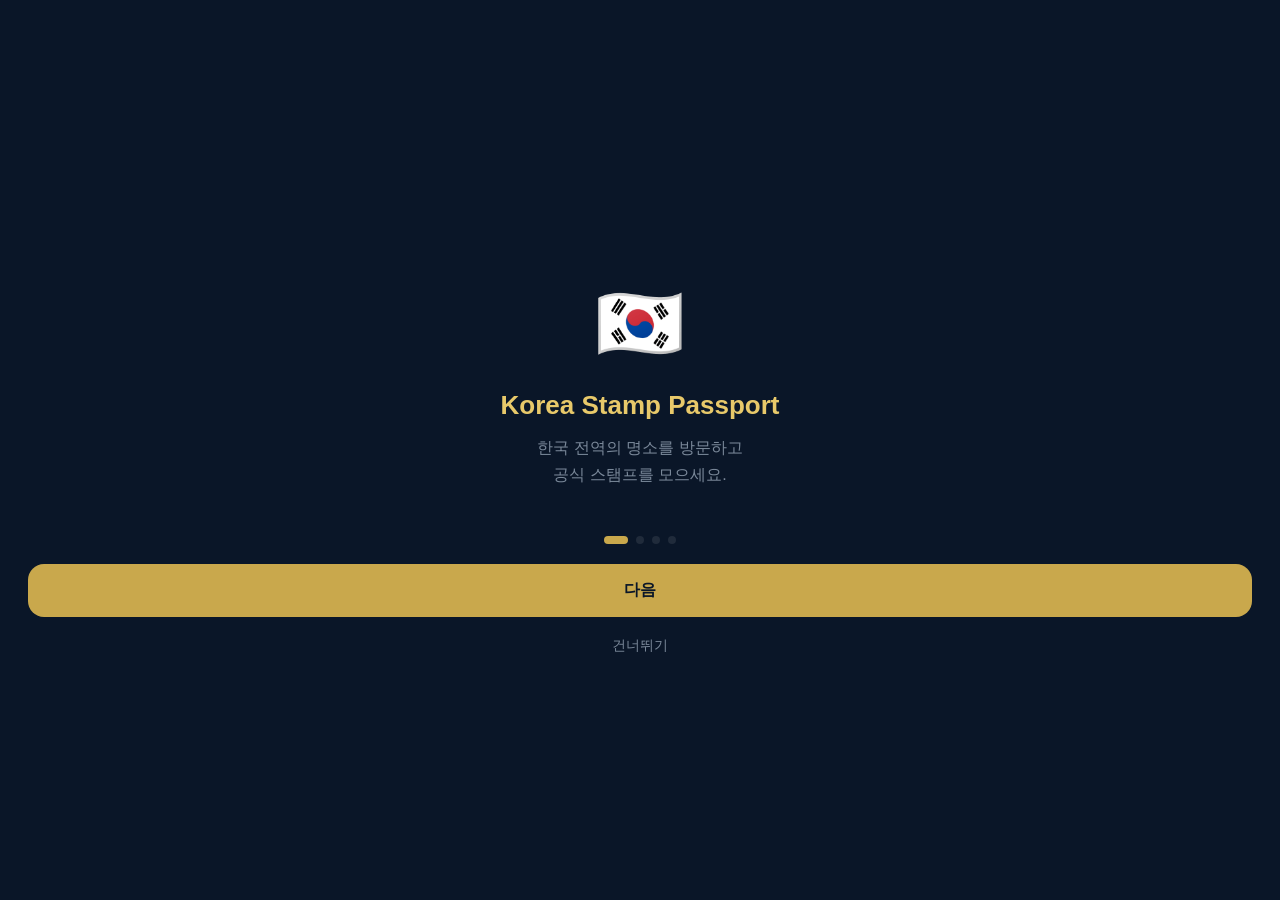
==== commit 05636253: "Major app expansion: 4-tab UI, book view, achievements, collections, onboarding - 4-tab bottom nav: " ====
--- a/preview.html
+++ b/preview.html
@@ -1,870 +1,446 @@
 <!doctype html>
 <html lang="ko">
 <head>
-<meta charset="UTF-8"/><meta name="viewport" content="width=device-width,initial-scale=1"/>
-<title>Korea Passport – Preview</title>
+  <meta charset="UTF-8" />
+  <meta name="viewport" content="width=device-width, initial-scale=1.0" />
+  <title>Korea Stamp Passport — Preview</title>
 <style>
-body{margin:0;background:#030310;display:flex;justify-content:center;padding:28px 0 60px}
-.shell{width:390px;height:844px;border-radius:50px;overflow:hidden;
-  box-shadow:0 0 0 2px #2a2a3a,0 0 0 10px #111,0 50px 100px rgba(0,0,0,.9);flex-shrink:0}
-.label{position:fixed;bottom:16px;left:50%;transform:translateX(-50%);color:#334155;font-size:12px}
+*,*::before,*::after{box-sizing:border-box;margin:0;padding:0}
+:root{--bg:#070714;--cover:#0a1628;--surface:#131320;--surface2:#1a1a2e;--border:rgba(255,255,255,.09);--gold:#c9a84c;--gold-l:#e8c96a;--gold-d:rgba(201,168,76,.15);--text:#f0f4f8;--muted:#7a8899;--accent:#1e5fa8;--red:#8b1a1a;--blue:#0a2d6e;--green:#0d4a2d;--purple:#3d1a6e;--teal:#0a4a4a;--nav-h:68px}
+html,body{height:100%;background:var(--bg);color:var(--text);font-family:-apple-system,BlinkMacSystemFont,"Noto Sans KR",sans-serif;-webkit-font-smoothing:antialiased;overscroll-behavior:none}
+#app{height:100%;display:flex;flex-direction:column;max-width:480px;margin:0 auto;position:relative;overflow:hidden}
+.safe-top{height:20px;background:var(--cover);flex-shrink:0}
+.tab-content{display:none;flex:1;overflow:hidden;flex-direction:column}
+.tab-content.active{display:flex}
+.scroll-area{flex:1;overflow-y:auto;-webkit-overflow-scrolling:touch;padding-bottom:calc(var(--nav-h) + 16px)}
+.onboarding{position:fixed;inset:0;background:var(--cover);z-index:500;display:flex;flex-direction:column;align-items:center;justify-content:center;padding:40px 28px 16px}
+.onboarding.hidden{display:none}
+.ob-slide{text-align:center;padding:20px 0}
+.ob-emoji{font-size:72px;margin-bottom:24px;display:block}
+.ob-slide h2{font-size:26px;font-weight:800;color:var(--gold-l);margin-bottom:14px}
+.ob-slide p{font-size:16px;color:var(--muted);line-height:1.65}
+.ob-dots{display:flex;gap:8px;justify-content:center;margin:28px 0 20px}
+.ob-dot{width:8px;height:8px;border-radius:50%;background:var(--border);transition:all .3s}
+.ob-dot.active{background:var(--gold);width:24px;border-radius:4px}
+.ob-btn{width:100%;background:var(--gold);color:#0a1628;border:none;border-radius:16px;padding:16px;font-size:16px;font-weight:800;cursor:pointer;margin-bottom:12px}
+.ob-skip{background:none;border:none;color:var(--muted);font-size:14px;cursor:pointer;padding:8px}
+.passport-cover{background:linear-gradient(165deg,#091422 0%,#0d2444 45%,#091422 100%);border-bottom:2px solid var(--gold);padding:14px 18px;flex-shrink:0;position:relative}
+.passport-cover::after{content:'';position:absolute;inset:6px;border:1px solid rgba(201,168,76,.18);border-radius:4px;pointer-events:none}
+.cover-top-row{display:flex;justify-content:space-between;align-items:center;margin-bottom:12px}
+.cover-left{display:flex;align-items:center;gap:10px}
+.cover-emblem{font-size:28px}
+.cover-country{font-size:9px;letter-spacing:.22em;color:var(--gold);margin-bottom:2px}
+.cover-title{font-size:16px;font-weight:900;color:var(--gold-l);letter-spacing:.14em}
+.lang-btn{background:rgba(201,168,76,.14);border:1px solid rgba(201,168,76,.35);color:var(--gold);border-radius:100px;padding:5px 12px;font-size:11px;font-weight:700;cursor:pointer;flex-shrink:0}
+.cover-stats-row{display:flex;align-items:center;gap:18px;margin-bottom:12px}
+.progress-ring-wrap{position:relative;width:72px;height:72px;flex-shrink:0}
+.progress-ring{position:absolute;inset:0}
+.ring-label{position:absolute;inset:0;display:flex;flex-direction:column;align-items:center;justify-content:center;line-height:1}
+#coverCount{font-size:22px;font-weight:900;color:var(--gold-l)}
+.ring-sub{font-size:11px;color:var(--gold)}
+.cover-mini-stats{display:flex;gap:12px}
+.cms-item{display:flex;flex-direction:column;align-items:center;gap:2px}
+.cms-item span:first-child{font-size:22px;font-weight:800;color:var(--gold-l)}
+.cms-item span:last-child{font-size:10px;color:var(--muted)}
+.cover-action-row{display:grid;grid-template-columns:1fr 1fr auto;gap:8px}
+.btn-gps{background:var(--accent);color:#fff;border:none;border-radius:12px;padding:11px;font-size:13px;font-weight:700;cursor:pointer}
+.btn-qr{background:rgba(13,74,45,.5);color:#6ee7b7;border:1px solid rgba(13,74,45,.7);border-radius:12px;padding:11px;font-size:13px;font-weight:700;cursor:pointer}
+.btn-share-sm{background:var(--surface2);color:var(--muted);border:1px solid var(--border);border-radius:12px;padding:11px 14px;font-size:16px;cursor:pointer}
+.view-toggle-row{background:var(--surface);border-bottom:1px solid var(--border);padding:8px 12px 6px;display:flex;align-items:center;gap:8px;flex-shrink:0;overflow-x:auto}
+.view-toggle-row::-webkit-scrollbar{display:none}
+.vtoggle{background:var(--surface2);border:1px solid var(--border);color:var(--muted);border-radius:100px;padding:5px 12px;font-size:11px;font-weight:700;cursor:pointer;white-space:nowrap;flex-shrink:0}
+.vtoggle.active{background:var(--gold);border-color:var(--gold);color:#0a1628}
+.region-tabs{display:flex;gap:5px;overflow-x:auto;margin-left:4px}
+.region-tabs::-webkit-scrollbar{display:none}
+.rtab{background:transparent;border:1px solid var(--border);color:var(--muted);border-radius:100px;padding:4px 10px;font-size:10px;font-weight:700;cursor:pointer;white-space:nowrap;flex-shrink:0}
+.rtab.active{border-color:var(--gold);color:var(--gold)}
+.stamp-grid{display:grid;grid-template-columns:repeat(3,1fr);gap:10px;padding:12px}
+.stamp-wrap{display:flex;flex-direction:column;align-items:center;gap:4px;cursor:pointer}
+.stamp-circle{width:90px;height:90px;border-radius:50%;position:relative;display:flex;align-items:center;justify-content:center;flex-shrink:0;transition:transform .15s}
+.stamp-wrap:active .stamp-circle{transform:scale(.93)}
+.stamp-circle.ghost{border:2px dashed rgba(255,255,255,.12);background:rgba(255,255,255,.02);opacity:.38}
+.stamp-circle.inked{opacity:1;box-shadow:0 0 0 2px currentColor,inset 0 0 10px rgba(0,0,0,.4)}
+.stamp-circle.inked::after{content:'';position:absolute;inset:0;border-radius:50%;background:radial-gradient(circle at 38% 33%,rgba(255,255,255,.1),transparent 55%);pointer-events:none}
+.stamp-red{color:var(--red);border:3px solid var(--red);background:rgba(139,26,26,.18)}
+.stamp-blue{color:var(--blue);border:3px solid var(--blue);background:rgba(10,45,110,.18)}
+.stamp-green{color:var(--green);border:3px solid var(--green);background:rgba(13,74,45,.18)}
+.stamp-purple{color:var(--purple);border:3px solid var(--purple);background:rgba(61,26,110,.18)}
+.stamp-teal{color:var(--teal);border:3px solid var(--teal);background:rgba(10,74,74,.18)}
+.stamp-name{font-size:9.5px;font-weight:700;color:var(--muted);text-align:center;line-height:1.3;max-width:88px;word-break:keep-all}
+.stamp-wrap.earned .stamp-name{color:var(--text)}
+.book-view{padding:12px;display:grid;gap:16px}
+.book-view.hidden{display:none}
+.passport-page{background:#f5ede0;border-radius:12px;padding:16px;color:#1a1a1a;box-shadow:0 4px 20px rgba(0,0,0,.4);position:relative;overflow:hidden}
+.passport-page::before{content:'';position:absolute;inset:0;background:repeating-linear-gradient(0deg,transparent,transparent 27px,rgba(0,0,0,.06) 27px,rgba(0,0,0,.06) 28px);pointer-events:none}
+.page-header{display:flex;justify-content:space-between;align-items:center;margin-bottom:12px}
+.page-header h3{font-size:11px;font-weight:800;letter-spacing:.2em;color:#4a3a20}
+.page-header span{font-size:10px;color:#7a6a50}
+.page-stamps{display:grid;grid-template-columns:repeat(3,1fr);gap:10px}
+.page-stamp-slot{display:flex;flex-direction:column;align-items:center;gap:3px}
+.page-stamp-slot .ps-circle{width:72px;height:72px;border-radius:50%;display:flex;align-items:center;justify-content:center}
+.page-stamp-slot .ps-circle.empty{border:2px dashed rgba(0,0,0,.15);background:rgba(0,0,0,.03)}
+.page-stamp-slot .ps-name{font-size:8.5px;font-weight:700;color:#6a5a40;text-align:center;max-width:72px;line-height:1.3}
+.search-header{padding:14px 14px 0}
+.search-header h2{font-size:20px;font-weight:800;margin-bottom:10px}
+.search-bar{display:flex;gap:8px;margin-bottom:10px}
+.search-input{flex:1;background:var(--surface2);border:1px solid var(--border);border-radius:12px;padding:10px 14px;font-size:14px;color:var(--text);outline:none}
+.search-input::placeholder{color:var(--muted)}
+.btn-search-api{background:var(--accent);border:none;border-radius:12px;padding:10px 16px;color:#fff;font-size:16px;cursor:pointer}
+.search-type-row{display:flex;gap:6px;overflow-x:auto;padding-bottom:10px}
+.search-type-row::-webkit-scrollbar{display:none}
+.stype-btn{background:var(--surface2);border:1px solid var(--border);color:var(--muted);border-radius:100px;padding:5px 12px;font-size:12px;font-weight:600;cursor:pointer;white-space:nowrap;flex-shrink:0}
+.stype-btn.active{background:var(--accent);border-color:var(--accent);color:#fff}
+.festival-banner{display:flex;align-items:center;gap:12px;background:rgba(245,158,11,.08);border:1px solid rgba(245,158,11,.25);border-radius:14px;margin:0 14px 12px;padding:12px 14px;cursor:pointer;width:calc(100% - 28px);text-align:left}
+.fb-icon{font-size:28px}
+.festival-banner strong{display:block;font-size:14px;color:#fcd34d;margin-bottom:2px}
+.festival-banner p{font-size:12px;color:var(--muted)}
+.fb-arr{margin-left:auto;font-size:20px;color:var(--muted)}
+.section-block{margin:0 14px 16px}
+.section-block-header{display:flex;justify-content:space-between;align-items:center;padding:8px 0;font-size:13px;font-weight:700;border-bottom:1px solid var(--border);margin-bottom:8px}
+.btn-sm-ghost{background:var(--surface2);border:1px solid var(--border);color:var(--muted);border-radius:100px;padding:4px 12px;font-size:12px;cursor:pointer}
+.location-list{display:grid}
+.loc-item{display:flex;align-items:center;gap:10px;padding:11px 2px;border-bottom:1px solid var(--border);cursor:pointer}
+.loc-dot{width:9px;height:9px;border-radius:50%;flex-shrink:0}
+.loc-info{flex:1;min-width:0}
+.loc-info h3{font-size:13px;font-weight:700;white-space:nowrap;overflow:hidden;text-overflow:ellipsis}
+.loc-info p{font-size:11px;color:var(--muted)}
+.loc-tag{font-size:10px;color:var(--muted);background:var(--surface2);border:1px solid var(--border);border-radius:100px;padding:2px 7px;flex-shrink:0}
+.loc-check{font-size:16px;flex-shrink:0}
+.section-title{font-size:20px;font-weight:800;padding:14px 14px 8px}
+.sub-title{font-size:14px;font-weight:700;padding:8px 14px;color:var(--muted);text-transform:uppercase;letter-spacing:.08em}
+.stats-card{background:var(--surface);border:1px solid var(--border);border-radius:16px;margin:0 14px 14px;padding:16px}
+.stats-grid{display:grid;grid-template-columns:repeat(2,1fr);gap:10px}
+.stat-item{background:var(--surface2);border:1px solid var(--border);border-radius:12px;padding:14px}
+.stat-item .si-num{font-size:32px;font-weight:900;color:var(--gold-l);line-height:1}
+.stat-item .si-label{font-size:12px;color:var(--muted);margin-top:4px}
+.overall-bar{margin-top:14px}
+.overall-bar-label{display:flex;justify-content:space-between;font-size:12px;color:var(--muted);margin-bottom:6px}
+.bar{height:8px;background:rgba(255,255,255,.08);border-radius:100px;overflow:hidden}
+.bar div{height:100%;background:linear-gradient(90deg,#c9a84c,#e8c96a);border-radius:100px;transition:width .5s ease}
+.achieve-list{display:grid;gap:10px;padding:0 14px;margin-bottom:8px}
+.achieve-item{display:flex;align-items:center;gap:14px;background:var(--surface);border:1px solid var(--border);border-radius:14px;padding:14px}
+.achieve-item.unlocked{border-color:rgba(201,168,76,.4);background:rgba(201,168,76,.06)}
+.achieve-badge{width:52px;height:52px;border-radius:50%;background:var(--surface2);display:flex;align-items:center;justify-content:center;font-size:26px;flex-shrink:0}
+.achieve-item.unlocked .achieve-badge{background:rgba(201,168,76,.18)}
+.achieve-info h4{font-size:14px;font-weight:700;margin-bottom:3px}
+.achieve-info p{font-size:12px;color:var(--muted);line-height:1.4}
+.achieve-progress{margin-top:6px}
+.achieve-bar{height:4px;background:rgba(255,255,255,.08);border-radius:100px;overflow:hidden}
+.achieve-bar div{height:100%;background:var(--gold);border-radius:100px}
+.collection-list{display:grid;gap:10px;padding:0 14px 16px}
+.col-card{background:var(--surface);border:1px solid var(--border);border-radius:14px;overflow:hidden}
+.col-card-head{display:flex;align-items:center;gap:10px;padding:12px 14px;border-bottom:1px solid var(--border)}
+.col-icon{font-size:24px}
+.col-card-head h4{font-size:14px;font-weight:700}
+.col-card-head p{font-size:11px;color:var(--muted)}
+.col-progress{display:flex;align-items:center;gap:10px;margin-left:auto;flex-shrink:0}
+.col-pct{font-size:13px;font-weight:800;color:var(--gold-l)}
+.col-mini-bar{width:50px;height:5px;background:rgba(255,255,255,.08);border-radius:100px;overflow:hidden}
+.col-mini-bar div{height:100%;background:var(--gold);border-radius:100px}
+.col-stamps{display:flex;gap:6px;padding:10px 14px;overflow-x:auto}
+.col-stamps::-webkit-scrollbar{display:none}
+.col-stamp-chip{background:var(--surface2);border:1px solid var(--border);border-radius:100px;padding:4px 10px;font-size:11px;white-space:nowrap;flex-shrink:0}
+.col-stamp-chip.done{border-color:rgba(201,168,76,.5);color:var(--gold)}
+.api-status-card{background:var(--surface);border:1px solid var(--border);border-radius:16px;margin:0 14px 14px;padding:16px}
+.api-status-card h3{font-size:12px;color:var(--muted);margin-bottom:12px;font-weight:700;text-transform:uppercase;letter-spacing:.1em}
+.api-status-list{display:grid;grid-template-columns:repeat(3,1fr);gap:8px;margin-bottom:10px}
+.api-status-item{display:flex;align-items:center;gap:6px}
+.api-dot{width:8px;height:8px;border-radius:50%;flex-shrink:0}
+.api-dot.on{background:#22c55e;box-shadow:0 0 6px #22c55e}
+.api-dot.off{background:#374151}
+.api-status-item span{font-size:11px;color:var(--muted)}
+.api-hint{font-size:11px;color:var(--muted);font-style:italic}
+.partner-cards{display:grid;gap:10px;padding:0 14px 14px}
+.partner-card{background:var(--surface);border:1px solid var(--border);border-radius:14px;overflow:hidden}
+.partner-card-header{display:flex;align-items:flex-start;gap:10px;padding:14px;border-bottom:1px solid var(--border)}
+.partner-icon{font-size:24px;flex-shrink:0}
+.partner-card-header h3{font-size:13px;font-weight:800;margin-bottom:3px}
+.partner-card-header p{font-size:11px;color:var(--muted)}
+.partner-body{padding:12px 14px}
+.partner-body ul{list-style:none;display:grid;gap:6px}
+.partner-body li{font-size:12px;color:var(--muted);padding-left:14px;position:relative;line-height:1.45}
+.partner-body li::before{content:'→';position:absolute;left:0;color:var(--gold);font-weight:700}
+.partner-badge{display:inline-block;background:var(--gold-d);border:1px solid rgba(201,168,76,.3);color:var(--gold);font-size:10px;border-radius:100px;padding:3px 10px;margin-top:8px}
+#bottomNav{position:fixed;bottom:0;left:50%;transform:translateX(-50%);width:min(480px,100%);display:grid;grid-template-columns:repeat(4,1fr);background:rgba(7,7,20,.95);backdrop-filter:blur(24px) saturate(180%);border-top:1px solid rgba(201,168,76,.18);z-index:100}
+.nav-btn{background:transparent;border:none;color:var(--muted);padding:10px 4px;display:flex;flex-direction:column;align-items:center;gap:3px;cursor:pointer}
+.nav-btn span:first-child{font-size:20px}
+.nav-btn span:last-child{font-size:10px;font-weight:700}
+.nav-btn.active{color:var(--gold)}
+.toast{position:fixed;top:20px;left:50%;transform:translateX(-50%);width:min(340px,calc(100% - 28px));background:rgba(8,18,36,.97);backdrop-filter:blur(18px);border:1px solid rgba(201,168,76,.45);border-radius:14px;padding:11px 14px;display:flex;align-items:center;gap:12px;box-shadow:0 12px 40px rgba(0,0,0,.7);z-index:200;transition:opacity .3s,transform .3s}
+.toast.hidden{opacity:0;pointer-events:none;transform:translateX(-50%) translateY(-16px)}
+.toast-stamp-mini{width:38px;height:38px;border-radius:50%;display:flex;align-items:center;justify-content:center;font-size:20px;border:2px solid var(--gold);flex-shrink:0}
+.toast strong{font-size:13px;display:block;color:var(--gold-l)}
+.toast p{font-size:11px;color:var(--muted);margin-top:1px}
+.qr-overlay{position:fixed;inset:0;background:#000;z-index:400;display:flex;flex-direction:column}
+.qr-overlay.hidden{display:none}
+.qr-header{display:flex;align-items:center;gap:14px;padding:20px 16px 14px;background:rgba(0,0,0,.6);color:#fff;font-weight:700;font-size:15px}
+.qr-close{background:rgba(255,255,255,.15);border:none;color:#fff;width:32px;height:32px;border-radius:50%;font-size:16px;cursor:pointer;display:flex;align-items:center;justify-content:center}
+.qr-viewfinder{position:relative;flex:1;display:flex;flex-direction:column;align-items:center;justify-content:center;background:#111}
+.qr-frame{position:relative;width:240px;height:240px;z-index:1}
+.qr-corner{position:absolute;width:28px;height:28px;border-color:var(--gold);border-style:solid}
+.qr-corner.tl{top:0;left:0;border-width:3px 0 0 3px}
+.qr-corner.tr{top:0;right:0;border-width:3px 3px 0 0}
+.qr-corner.bl{bottom:0;left:0;border-width:0 0 3px 3px}
+.qr-corner.br{bottom:0;right:0;border-width:0 3px 3px 0}
+.qr-scan-line{position:absolute;left:0;right:0;height:2px;background:linear-gradient(90deg,transparent,var(--gold),transparent);animation:scanLine 2s ease-in-out infinite;top:0}
+@keyframes scanLine{0%,100%{top:0;opacity:.8}50%{top:calc(100% - 2px);opacity:1}}
+.qr-hint{position:absolute;bottom:-36px;left:50%;transform:translateX(-50%);color:rgba(255,255,255,.6);font-size:12px;white-space:nowrap;z-index:1}
+.modal{position:fixed;inset:0;z-index:300;display:flex;align-items:flex-end}
+.modal.hidden{display:none}
+.modal-backdrop{position:absolute;inset:0;background:rgba(0,0,0,.75);backdrop-filter:blur(6px)}
+.modal-sheet{position:relative;width:100%;max-width:480px;margin:0 auto;background:var(--surface);border-radius:24px 24px 0 0;max-height:82vh;overflow-y:auto;padding-bottom:16px}
+.modal-img-wrap{width:100%;height:190px;background:var(--surface2);border-radius:24px 24px 0 0;overflow:hidden}
+.modal-img-wrap img{width:100%;height:100%;object-fit:cover}
+.modal-body{padding:18px 18px 8px}
+.modal-stamp-icon{width:56px;height:56px;margin:-44px auto 10px}
+.modal-body h2{font-size:20px;font-weight:800;margin-bottom:5px;text-align:center}
+.modal-addr{font-size:12px;color:var(--muted);text-align:center;margin-bottom:12px}
+.modal-overview{font-size:13px;color:var(--muted);line-height:1.65;margin-bottom:14px}
+.modal-meta{display:grid;gap:0;border:1px solid var(--border);border-radius:12px;overflow:hidden;margin-bottom:14px}
+.modal-meta-row{display:flex;justify-content:space-between;font-size:12px;padding:9px 12px;border-bottom:1px solid var(--border)}
+.modal-meta-row:last-child{border-bottom:none}
+.modal-meta-row span:first-child{color:var(--muted)}
+.btn-modal-collect{display:block;width:100%;background:var(--gold);color:#0a1628;border:none;border-radius:14px;padding:14px;font-size:15px;font-weight:800;cursor:pointer;margin-bottom:10px}
+.btn-modal-close{display:block;width:100%;background:transparent;color:var(--muted);border:1px solid var(--border);border-radius:14px;padding:12px;font-size:14px;cursor:pointer}
 </style>
 </head>
 <body>
-<div class="shell">
-
+<div id="onboarding" class="onboarding hidden">
+  <div class="ob-slides" id="obSlides">
+    <div class="ob-slide"><div class="ob-emoji">🇰🇷</div><h2>Korea Stamp Passport</h2><p>한국 전역의 명소를 방문하고<br>공식 스탬프를 모으세요.</p></div>
+    <div class="ob-slide"><div class="ob-emoji">📍</div><h2>GPS 자동 인증</h2><p>장소에 방문하면 GPS가 자동으로<br>스탬프를 발급합니다.</p></div>
+    <div class="ob-slide"><div class="ob-emoji">📷</div><h2>QR 스캔 인증</h2><p>관광안내소의 QR코드를 스캔하면<br>공식 스탬프를 받을 수 있습니다.</p></div>
+    <div class="ob-slide"><div class="ob-emoji">🏆</div><h2>업적 & 컬렉션</h2><p>지역·테마별 컬렉션을 완성하고<br>특별 업적 배지를 획득하세요.</p></div>
+  </div>
+  <div class="ob-dots" id="obDots"></div>
+  <button id="obNext" class="ob-btn">다음</button>
+  <button id="obSkip" class="ob-skip">건너뛰기</button>
+</div>
 <div id="app">
-
-  <!-- ══ TAB: PASSPORT ══ -->
   <div id="tab-passport" class="tab-content active">
     <div class="safe-top"></div>
-
-    <!-- Passport Cover -->
     <div class="passport-cover">
       <div class="cover-top-row">
-        <div class="cover-emblem">🇰🇷</div>
-        <!-- 언어 선택 버튼 -->
-        <button id="langBtn" class="lang-btn">🌐 한국어</button>
-      </div>
-      <p class="cover-country">대한민국 · REPUBLIC OF KOREA</p>
-      <h1 class="cover-title">STAMP PASSPORT</h1>
-      <p class="cover-sub">스탬프 여권</p>
-      <div class="cover-progress">
-        <span id="coverCount">0</span><span class="cover-slash">/</span><span id="coverTotal">0</span>
-        <span class="cover-label">스탬프 획득</span>
-      </div>
-    </div>
-
-    <!-- 언어 선택 패널 -->
-    <div id="langPanel" class="lang-panel hidden">
-      <p class="lang-panel-title">언어 선택 / Select Language</p>
-      <div id="langGrid" class="lang-grid"></div>
-      <p class="lang-panel-note">API 키가 입력된 언어만 활성화됩니다.</p>
-    </div>
-
-    <!-- 지역 필터 탭 -->
-    <div class="stamp-pages-header">
-      <span id="stampPageLabel">📋 전체 스탬프 장소</span>
-      <span id="regionFilter" class="region-tabs"></span>
-    </div>
-
+        <div class="cover-left"><div class="cover-emblem">🇰🇷</div><div><p class="cover-country">대한민국 · REPUBLIC OF KOREA</p><h1 class="cover-title">STAMP PASSPORT</h1></div></div>
+        <button id="langBtn" class="lang-btn">🌐 KOR</button>
+      </div>
+      <div class="cover-stats-row">
+        <div class="progress-ring-wrap">
+          <svg class="progress-ring" width="72" height="72" viewBox="0 0 72 72">
+            <circle cx="36" cy="36" r="30" fill="none" stroke="rgba(201,168,76,.2)" stroke-width="5"/>
+            <circle id="ringCircle" cx="36" cy="36" r="30" fill="none" stroke="#c9a84c" stroke-width="5" stroke-linecap="round" stroke-dasharray="188.5" stroke-dashoffset="188.5" transform="rotate(-90 36 36)" style="transition:stroke-dashoffset .6s ease"/>
+          </svg>
+          <div class="ring-label"><span id="coverCount">0</span><span class="ring-sub" id="coverTotal">/0</span></div>
+        </div>
+        <div class="cover-mini-stats">
+          <div class="cms-item"><span id="statCities">0</span><span>도시</span></div>
+          <div class="cms-item"><span id="statRegions">0</span><span>지역</span></div>
+          <div class="cms-item"><span id="statAchieve">0</span><span>업적</span></div>
+        </div>
+      </div>
+      <div class="cover-action-row">
+        <button id="gpsBtn" class="btn-gps">📍 GPS 체크인</button>
+        <button id="qrBtn" class="btn-qr">📷 QR 스캔</button>
+        <button id="shareBtn" class="btn-share-sm">📤</button>
+      </div>
+    </div>
+    <div class="view-toggle-row">
+      <button id="viewGrid" class="vtoggle active">⊞ 그리드</button>
+      <button id="viewBook" class="vtoggle">📖 여권 페이지</button>
+      <div id="regionFilter" class="region-tabs"></div>
+    </div>
     <div class="scroll-area">
       <div id="stampGrid" class="stamp-grid"></div>
-      <!-- API 로딩 버튼 -->
-      <div id="apiLoadRow" class="api-load-row hidden">
-        <button id="loadApiBtn" class="btn-api-load">🔄 TourAPI에서 장소 불러오기</button>
-      </div>
-    </div>
-
-    <div class="passport-actions">
-      <button id="gpsBtn" class="btn-gps">📍 현위치 확인</button>
-      <button id="shareBtn" class="btn-share">📤 공유</button>
-    </div>
-  </div>
-
-  <!-- ══ TAB: SEARCH / LIST ══ -->
-  <div id="tab-list" class="tab-content">
+      <div id="bookView" class="book-view hidden"></div>
+    </div>
+  </div>
+  <div id="tab-search" class="tab-content">
     <div class="safe-top"></div>
     <div class="scroll-area">
-      <h2 class="section-title">장소 검색</h2>
-
-      <!-- 검색 타입 선택 -->
-      <div class="search-type-row" id="searchTypeRow"></div>
-
-      <div class="search-row">
-        <input id="searchInput" type="search" placeholder="장소명 검색 (TourAPI 연동)..." class="search-input" />
-        <button id="searchApiBtn" class="btn-search-api">🔍</button>
-      </div>
-
-      <!-- 축제/행사 버튼 -->
-      <button id="festivalBtn" class="btn-festival">🎪 현재 진행 중인 축제 보기</button>
-
-      <!-- 두루누비 트레일 -->
-      <div class="trail-section">
-        <div class="trail-header">
-          <span>🥾 두루누비 걷기여행길</span>
-          <button id="loadTrailBtn" class="btn-trail-load">불러오기</button>
-        </div>
-        <div id="trailList" class="trail-list"></div>
-      </div>
-
-      <h3 class="list-subtitle">전체 스탬프 목록</h3>
-      <div id="locationList" class="location-list"></div>
-    </div>
-  </div>
-
-  <!-- ══ TAB: PARTNERSHIP ══ -->
+      <div class="search-header">
+        <h2>장소 검색</h2>
+        <div class="search-bar"><input id="searchInput" type="search" placeholder="장소명, 지역, 기관 검색..." class="search-input"/><button id="searchApiBtn" class="btn-search-api">🔍</button></div>
+        <div class="search-type-row" id="searchTypeRow"></div>
+      </div>
+      <button id="festivalBtn" class="festival-banner"><span class="fb-icon">🎪</span><div><strong>지금 열리는 축제</strong><p>현재 진행 중인 행사 · 축제 보기</p></div><span class="fb-arr">›</span></button>
+      <div class="section-block">
+        <div class="section-block-header"><span>🥾 두루누비 걷기여행길</span><button id="loadTrailBtn" class="btn-sm-ghost">불러오기</button></div>
+        <div id="trailList"></div>
+      </div>
+      <div class="section-block">
+        <div class="section-block-header"><span>📋 전체 목록 (<span id="locCount">0</span>)</span></div>
+        <div id="locationList" class="location-list"></div>
+      </div>
+    </div>
+  </div>
+  <div id="tab-achieve" class="tab-content">
+    <div class="safe-top"></div>
+    <div class="scroll-area">
+      <h2 class="section-title">업적 & 컬렉션</h2>
+      <div class="stats-card" id="statsCard"></div>
+      <h3 class="sub-title">🏆 업적</h3>
+      <div id="achieveList" class="achieve-list"></div>
+      <h3 class="sub-title">📚 컬렉션</h3>
+      <div id="collectionList" class="collection-list"></div>
+    </div>
+  </div>
   <div id="tab-partner" class="tab-content">
     <div class="safe-top"></div>
     <div class="scroll-area">
-      <h2 class="section-title">관공서 연계 안내</h2>
-
-      <!-- API 상태 패널 -->
-      <div class="api-status-card" id="apiStatusCard">
-        <h3>📡 TourAPI 연결 상태</h3>
-        <div id="apiStatusList" class="api-status-list"></div>
-      </div>
-
+      <h2 class="section-title">관공서 연계</h2>
+      <div class="api-status-card"><h3>📡 TourAPI 연결 상태</h3><div id="apiStatusList" class="api-status-list"></div><p class="api-hint">tourapi.js → KEYS 객체에 인증키 입력</p></div>
       <div class="partner-cards" id="partnerCards"></div>
     </div>
   </div>
-
-  <!-- ══ BOTTOM NAV ══ -->
   <nav id="bottomNav">
-    <button data-tab="passport" class="nav-btn active">
-      <span>🗺️</span><span>여권</span>
-    </button>
-    <button data-tab="list" class="nav-btn">
-      <span>🔍</span><span>검색</span>
-    </button>
-    <button data-tab="partner" class="nav-btn">
-      <span>🏛️</span><span>연계</span>
-    </button>
+    <button data-tab="passport" class="nav-btn active"><span>🗺️</span><span>여권</span></button>
+    <button data-tab="search" class="nav-btn"><span>🔍</span><span>검색</span></button>
+    <button data-tab="achieve" class="nav-btn"><span>🏆</span><span>업적</span></button>
+    <button data-tab="partner" class="nav-btn"><span>🏛️</span><span>연계</span></button>
   </nav>
-
-  <!-- ══ STAMP TOAST ══ -->
-  <div id="toast" class="toast hidden">
-    <div id="toastStamp" class="toast-stamp-mini"></div>
-    <div>
-      <strong id="toastTitle"></strong>
-      <p id="toastSub"></p>
-    </div>
-  </div>
-
-  <!-- ══ DETAIL MODAL ══ -->
+  <div id="toast" class="toast hidden"><div id="toastStamp" class="toast-stamp-mini"></div><div><strong id="toastTitle"></strong><p id="toastSub"></p></div></div>
+  <div id="qrOverlay" class="qr-overlay hidden">
+    <div class="qr-header"><button id="qrClose" class="qr-close">✕</button><span>QR 코드 스캔</span></div>
+    <div class="qr-viewfinder"><div class="qr-frame"><div class="qr-corner tl"></div><div class="qr-corner tr"></div><div class="qr-corner bl"></div><div class="qr-corner br"></div><div class="qr-scan-line"></div></div><p class="qr-hint">관광안내소 QR코드에 카메라를 맞춰주세요</p></div>
+  </div>
   <div id="modal" class="modal hidden">
     <div class="modal-backdrop" id="modalBackdrop"></div>
     <div class="modal-sheet">
-      <div class="modal-img-wrap"><img id="modalImg" src="" alt="" /></div>
+      <div class="modal-img-wrap"><img id="modalImg" src="" alt="" style="display:none"/></div>
       <div class="modal-body">
-        <div id="modalStamp" class="modal-stamp"></div>
-        <h2 id="modalTitle"></h2>
-        <p id="modalAddr" class="modal-addr"></p>
+        <div id="modalStamp" class="modal-stamp-icon"></div>
+        <h2 id="modalTitle"></h2><p id="modalAddr" class="modal-addr"></p>
         <p id="modalOverview" class="modal-overview"></p>
         <div id="modalMeta" class="modal-meta"></div>
-        <button id="modalCollect" class="btn-modal-collect">✅ 스탬프 수집</button>
+        <button id="modalCollect" class="btn-modal-collect">✅ 스탬프 수집하기</button>
         <button id="modalClose" class="btn-modal-close">닫기</button>
       </div>
     </div>
   </div>
-
 </div>
-
-
-<script>/* ═══════════════════════════════════════════════════
-   TourAPI 4.0 – 한국관광공사 다국어 연동 모듈
-   serviceKey는 아래 KEYS 객체에 직접 입력하세요.
-   모든 endpoint는 동일한 인증키를 공유합니다.
-═══════════════════════════════════════════════════ */
-
-/* ── API 인증키: 여기에 입력 ── */
-const KEYS = {
-  KOR: '',   // 한국관광공사_국문 관광정보서비스_GW
-  ENG: '',   // 한국관광공사_영문 관광정보서비스_GW
-  JPN: '',   // 한국관광공사_일문 관광정보서비스_GW
-  CHS: '',   // 한국관광공사_중문 간체 관광정보서비스_GW
-  CHT: '',   // 한국관광공사_중문 번체 관광정보서비스_GW
-  SPN: '',   // 한국관광공사_서어 관광정보서비스_GW
-  GER: '',   // 한국관광공사_독어 관광정보서비스_GW
-  FRE: '',   // 한국관광공사_불어 관광정보서비스_GW
-  DRN: '',   // 한국관광공사_두루누비 정보 서비스_GW
-};
-
-/* ── Endpoint 맵 ── */
-const ENDPOINTS = {
-  KOR: 'https://apis.data.go.kr/B551011/KorService2',
-  ENG: 'https://apis.data.go.kr/B551011/EngService2',
-  JPN: 'https://apis.data.go.kr/B551011/JpnService2',
-  CHS: 'https://apis.data.go.kr/B551011/ChsService2',
-  CHT: 'https://apis.data.go.kr/B551011/ChtService2',
-  SPN: 'https://apis.data.go.kr/B551011/SpnService2',
-  GER: 'https://apis.data.go.kr/B551011/GerService2',
-  FRE: 'https://apis.data.go.kr/B551011/FreService2',
-  DRN: 'https://apis.data.go.kr/B551011/Durunubi',
-};
-
-/* ── 언어 메타 ── */
-const LANG_META = {
-  KOR: { label: '한국어', flag: '🇰🇷', dir: 'ltr' },
-  ENG: { label: 'English', flag: '🇺🇸', dir: 'ltr' },
-  JPN: { label: '日本語', flag: '🇯🇵', dir: 'ltr' },
-  CHS: { label: '简体中文', flag: '🇨🇳', dir: 'ltr' },
-  CHT: { label: '繁體中文', flag: '🇹🇼', dir: 'ltr' },
-  SPN: { label: 'Español', flag: '🇪🇸', dir: 'ltr' },
-  GER: { label: 'Deutsch', flag: '🇩🇪', dir: 'ltr' },
-  FRE: { label: 'Français', flag: '🇫🇷', dir: 'ltr' },
-};
-
-/* ── contentTypeId (신규 스펙) ── */
-const CONTENT_TYPE = {
-  관광지: '76',
-  문화시설: '78',
-  축제행사: '85',
-  레포츠: '75',
-  쇼핑: '79',
-  숙박: '80',
-  음식점: '82',
-  교통: '77',
-};
-
-/* ── 법정동 시도코드 (신규 스펙) ── */
-const LDONG_CODE = {
-  서울: '11', 부산: '26', 대구: '27', 인천: '28',
-  광주: '29', 대전: '30', 울산: '31', 세종: '36',
-  경기: '41', 강원: '42', 충북: '43', 충남: '44',
-  전북: '45', 전남: '46', 경북: '47', 경남: '48', 제주: '50',
-};
-
-/* ═══ TourAPI 클라이언트 ═══ */
-const TourAPI = {
-  lang: 'KOR',
-
-  _os() { return /iPhone|iPad/.test(navigator.userAgent) ? 'IOS' : 'AND'; },
-
-  _base(langCode = this.lang) { return ENDPOINTS[langCode]; },
-
-  _key(langCode = this.lang) { return KEYS[langCode]; },
-
-  _hasKey(langCode = this.lang) { return !!KEYS[langCode]; },
-
-  _params(langCode, extra = {}) {
-    const key = KEYS[langCode];
-    if (!key) return null;
-    return new URLSearchParams({
-      serviceKey: key,
-      MobileOS: this._os(),
-      MobileApp: 'KoreaPassport',
-      _type: 'json',
-      numOfRows: 20,
-      pageNo: 1,
-      ...extra
-    }).toString();
-  },
-
-  async _get(langCode, endpoint, params) {
-    if (!params) return [];
-    try {
-      const res = await fetch(`${ENDPOINTS[langCode]}/${endpoint}?${params}`);
-      if (!res.ok) throw new Error(res.status);
-      const json = await res.json();
-      const item = json?.response?.body?.items?.item;
-      if (!item) return [];
-      return Array.isArray(item) ? item : [item];
-    } catch (e) {
-      console.warn(`TourAPI [${langCode}/${endpoint}] 오류:`, e.message);
-      return [];
-    }
-  },
-
-  /* ── 1. GPS 반경 내 관광지 (스탬프 핵심) ── */
-  async nearby(lat, lng, radiusM = 500, langCode = this.lang) {
-    const p = this._params(langCode, {
-      mapX: lng, mapY: lat, radius: radiusM,
-      contentTypeId: CONTENT_TYPE.관광지,
-      arrange: 'S',   // S=거리순
-      numOfRows: 30,
-    });
-    const items = await this._get(langCode, 'locationBasedList2', p);
-    return items.map(i => this._toStamp(i, langCode));
-  },
-
-  /* ── 2. 지역 기반 목록 ── */
-  async byRegion(regionKo, contentType = '관광지', langCode = this.lang) {
-    const lDongRegnCd = LDONG_CODE[regionKo];
-    if (!lDongRegnCd) return [];
-    const p = this._params(langCode, {
-      lDongRegnCd,
-      contentTypeId: CONTENT_TYPE[contentType],
-      arrange: 'O',   // O=대표이미지있는 제목순
-      numOfRows: 30,
-    });
-    const items = await this._get(langCode, 'areaBasedList2', p);
-    return items.map(i => this._toStamp(i, langCode));
-  },
-
-  /* ── 3. 키워드 검색 ── */
-  async search(keyword, langCode = this.lang) {
-    const encoded = encodeURIComponent(keyword);
-    const p = this._params(langCode, {
-      keyword: encoded,
-      arrange: 'O',
-      numOfRows: 20,
-    });
-    const items = await this._get(langCode, 'searchKeyword2', p);
-    return items.map(i => this._toStamp(i, langCode));
-  },
-
-  /* ── 4. 축제/행사 (기간 내) ── */
-  async festivals(langCode = this.lang) {
-    const today = new Date().toISOString().slice(0,10).replace(/-/g,'');
-    const p = this._params(langCode, {
-      eventStartDate: today,
-      arrange: 'O',
-      numOfRows: 20,
-    });
-    const items = await this._get(langCode, 'searchFestival2', p);
-    return items.map(i => this._toStamp(i, langCode, '축제'));
-  },
-
-  /* ── 5. 공통 상세정보 (팝업용) ── */
-  async detail(contentId, langCode = this.lang) {
-    const p = this._params(langCode, { contentId });
-    const items = await this._get(langCode, 'detailCommon2', p);
-    return items[0] ?? null;
-  },
-
-  /* ── 6. 소개정보 (운영시간, 휴무일) ── */
-  async intro(contentId, contentTypeId, langCode = this.lang) {
-    const p = this._params(langCode, { contentId, contentTypeId });
-    const items = await this._get(langCode, 'detailIntro2', p);
-    return items[0] ?? null;
-  },
-
-  /* ── 7. 이미지 목록 ── */
-  async images(contentId, langCode = this.lang) {
-    const p = this._params(langCode, { contentId, imageYN: 'Y' });
-    return await this._get(langCode, 'detailImage2', p);
-  },
-
-  /* ── 8. 두루누비 걷기여행길 ── */
-  async trails(lDongRegnCd = '') {
-    if (!KEYS.DRN) return [];
-    try {
-      const p = new URLSearchParams({
-        serviceKey: KEYS.DRN,
-        MobileOS: this._os(),
-        MobileApp: 'KoreaPassport',
-        _type: 'json',
-        numOfRows: 20,
-        pageNo: 1,
-        ...(lDongRegnCd && { lDongRegnCd }),
-      });
-      const res = await fetch(`${ENDPOINTS.DRN}/durunubi?${p}`);
-      const json = await res.json();
-      const item = json?.response?.body?.items?.item;
-      if (!item) return [];
-      const arr = Array.isArray(item) ? item : [item];
-      return arr.map(i => ({
-        id: 'trail_' + (i.routeIdx || i.contentid),
-        name: i.routeNm || i.title || '걷기여행길',
-        name_en: i.routeNm || i.title || 'Trail',
-        city: i.siNm || '',
-        region: i.sidoNm || '기타',
-        cat: '걷기여행',
-        color: 'green',
-        emoji: '🥾',
-        org: '한국관광공사 두루누비',
-        lat: parseFloat(i.startLat || i.mapy || 0),
-        lng: parseFloat(i.startLng || i.mapx || 0),
-        image: i.imgFileUrl || '',
-        addr: i.siNm || '',
-        dist: i.totalLen ? `${(i.totalLen/1000).toFixed(1)}km` : '',
-        _fromAPI: true,
-        _trail: true,
-      }));
-    } catch (e) {
-      console.warn('두루누비 오류:', e.message);
-      return [];
-    }
-  },
-
-  /* ── 내부: API 응답 → 스탬프 객체 변환 ── */
-  _toStamp(i, langCode, overrideCat) {
-    const regionKey = Object.entries(LDONG_CODE).find(([, v]) => v === i.lDongRegnCd)?.[0]
-      || Object.keys(LDONG_CODE).find(k => (i.addr1 || '').startsWith(k))
-      || '기타';
-    return {
-      id: 'kto_' + i.contentid,
-      name: i.title || '',
-      name_en: i.title || '',
-      city: (i.addr1 || '').split(' ').slice(0,2).join(' '),
-      region: regionKey,
-      cat: overrideCat || CONTENT_TYPE_LABEL[i.contenttypeid] || '관광지',
-      color: REGION_COLOR_MAP[regionKey] || 'teal',
-      emoji: CAT_EMOJI[i.contenttypeid] || '📍',
-      org: 'KTO TourAPI',
-      lat: parseFloat(i.mapy || 0),
-      lng: parseFloat(i.mapx || 0),
-      image: i.firstimage || '',
-      addr: i.addr1 || '',
-      dist: i.dist ? `${(parseFloat(i.dist)/1000).toFixed(2)}km` : '',
-      _fromAPI: true,
-      _lang: langCode,
-    };
-  },
-
-  /* ── 현재 언어 변경 ── */
-  setLang(code) {
-    if (ENDPOINTS[code]) this.lang = code;
-  },
-
-  /* ── 키 입력 여부 확인 ── */
-  availableLangs() {
-    return Object.keys(KEYS).filter(k => k !== 'DRN' && !!KEYS[k]);
-  },
-};
-
-/* ── contentTypeId → 한글 레이블 ── */
-const CONTENT_TYPE_LABEL = {
-  '75':'레포츠','76':'관광지','77':'교통','78':'문화시설',
-  '79':'쇼핑','80':'숙박','82':'음식점','85':'축제행사',
-};
-
-/* ── contentTypeId → 이모지 ── */
-const CAT_EMOJI = {
-  '75':'🏄','76':'📍','77':'🚆','78':'🏛️',
-  '79':'🛍️','80':'🏨','82':'🍽️','85':'🎪',
-};
-
-/* ── 지역 → 스탬프 색상 ── */
-const REGION_COLOR_MAP = {
-  서울:'red', 인천:'red', 경기:'red',
-  부산:'blue', 울산:'blue', 경남:'blue', 대구:'blue', 경북:'purple',
-  제주:'teal',
-  강원:'green',
-  전북:'green', 전남:'green', 광주:'green',
-  충북:'purple', 충남:'purple', 대전:'purple', 세종:'purple',
-};
-
+<script>
 'use strict';
-
-/* ── 하드코딩 기본 스탬프 (API 키 없을 때 fallback) ── */
-const STAMPS = [
-  { id:'gyeongbok',  name:'경복궁',          name_en:'Gyeongbokgung',       city:'서울', region:'서울', cat:'문화재', color:'purple', emoji:'🏯', org:'문화재청',        lat:37.5796, lng:126.9770 },
-  { id:'bukchon',    name:'북촌 한옥마을',    name_en:'Bukchon Hanok',       city:'서울', region:'서울', cat:'문화',   color:'purple', emoji:'🏡', org:'서울시 종로구',   lat:37.5826, lng:126.9830 },
-  { id:'nseoul',     name:'N서울타워',        name_en:'N Seoul Tower',       city:'서울', region:'서울', cat:'랜드마크',color:'red',   emoji:'🗼', org:'서울시 관광체육국',lat:37.5512, lng:126.9882 },
-  { id:'changdeok',  name:'창덕궁',          name_en:'Changdeokgung',       city:'서울', region:'서울', cat:'문화재', color:'purple', emoji:'🏰', org:'문화재청',        lat:37.5792, lng:126.9910 },
-  { id:'gwangjang',  name:'광장시장',        name_en:'Gwangjang Market',    city:'서울', region:'서울', cat:'전통시장',color:'red',   emoji:'🍜', org:'서울시 종로구',   lat:37.5700, lng:126.9996 },
-  { id:'hongdae',    name:'홍대거리',        name_en:'Hongdae Street',      city:'서울', region:'서울', cat:'문화',   color:'red',    emoji:'🎧', org:'서울시 마포구',   lat:37.5572, lng:126.9254 },
-  { id:'insadong',   name:'인사동',          name_en:'Insadong',            city:'서울', region:'서울', cat:'문화',   color:'red',    emoji:'🎎', org:'서울시 종로구',   lat:37.5743, lng:126.9854 },
-  { id:'haeundae',   name:'해운대 해수욕장', name_en:'Haeundae Beach',      city:'부산', region:'부산', cat:'자연',   color:'blue',   emoji:'🌊', org:'부산시 관광진흥과',lat:35.1587, lng:129.1604 },
-  { id:'gamcheon',   name:'감천문화마을',    name_en:'Gamcheon Village',    city:'부산', region:'부산', cat:'문화',   color:'blue',   emoji:'🎨', org:'부산시 서구',     lat:35.0975, lng:129.0106 },
-  { id:'jagalchi',   name:'자갈치시장',      name_en:'Jagalchi Market',     city:'부산', region:'부산', cat:'전통시장',color:'blue',  emoji:'🐟', org:'부산시 중구',     lat:35.0969, lng:129.0305 },
-  { id:'haedong',    name:'해동 용궁사',     name_en:'Haedong Yonggungsa',  city:'부산', region:'부산', cat:'문화재', color:'blue',   emoji:'⛩️', org:'부산시 기장군',   lat:35.1888, lng:129.2218 },
-  { id:'bulguksa',   name:'불국사',          name_en:'Bulguksa Temple',     city:'경주', region:'경상', cat:'세계유산',color:'purple', emoji:'🛕', org:'문화재청',        lat:35.7900, lng:129.3320 },
-  { id:'seokguram',  name:'석굴암',          name_en:'Seokguram Grotto',    city:'경주', region:'경상', cat:'세계유산',color:'purple', emoji:'🗿', org:'문화재청',        lat:35.7950, lng:129.3468 },
-  { id:'jeonju_hanok',name:'전주 한옥마을', name_en:'Jeonju Hanok Village', city:'전주', region:'전라', cat:'문화',   color:'green',  emoji:'🏯', org:'전주시 관광과',   lat:35.8151, lng:127.1534 },
-  { id:'ilchul',     name:'성산 일출봉',     name_en:'Seongsan Ilchulbong', city:'제주', region:'제주', cat:'세계유산',color:'teal',  emoji:'🌋', org:'제주도 세계유산본부',lat:33.4581, lng:126.9425 },
-  { id:'hallasan',   name:'한라산 국립공원', name_en:'Hallasan Nat\'l Park', city:'제주', region:'제주', cat:'자연',   color:'teal',   emoji:'🏔️', org:'제주도 한라산국립공원',lat:33.3617, lng:126.5292 },
-  { id:'seoraksan',  name:'설악산 국립공원', name_en:'Seoraksan Nat\'l Park',city:'속초', region:'강원', cat:'자연',   color:'green',  emoji:'🏞️', org:'국립공원공단',    lat:38.1198, lng:128.4655 },
-  { id:'nami',       name:'남이섬',          name_en:'Nami Island',         city:'춘천', region:'강원', cat:'자연',   color:'green',  emoji:'🌲', org:'춘천시 관광과',   lat:37.7896, lng:127.5261 },
-  { id:'hwaseong',   name:'수원 화성',       name_en:'Suwon Hwaseong',      city:'수원', region:'경기', cat:'세계유산',color:'purple', emoji:'🏰', org:'수원시 문화체육관광국',lat:37.2871, lng:127.0116 },
+const KEYS={KOR:'',ENG:'',JPN:'',CHS:'',CHT:'',SPN:'',GER:'',FRE:'',DRN:''};
+const LANG_META={KOR:{label:'한국어'},ENG:{label:'English'},JPN:{label:'日本語'},CHS:{label:'简体中文'},CHT:{label:'繁體中文'},SPN:{label:'Español'},GER:{label:'Deutsch'},FRE:{label:'Français'}};
+const TourAPI={lang:'KOR',_hasKey(){return!!KEYS[this.lang]},availableLangs(){return[]},setLang(c){this.lang=c},async nearby(){return[]},async search(){return[]},async festivals(){return[]},async trails(){return[]},async detail(){return null},async intro(){return null}};
+const STAMPS=[
+  {id:'gyeongbok',name:'경복궁',name_en:'Gyeongbokgung',city:'서울',region:'서울',cat:'문화재',color:'purple',emoji:'🏯',org:'문화재청',lat:37.5796,lng:126.9770},
+  {id:'changdeok',name:'창덕궁',name_en:'Changdeokgung',city:'서울',region:'서울',cat:'문화재',color:'purple',emoji:'🏰',org:'문화재청',lat:37.5792,lng:126.9910},
+  {id:'deoksugung',name:'덕수궁',name_en:'Deoksugung',city:'서울',region:'서울',cat:'문화재',color:'purple',emoji:'🏛️',org:'문화재청',lat:37.5658,lng:126.9753},
+  {id:'bukchon',name:'북촌 한옥마을',name_en:'Bukchon Hanok',city:'서울',region:'서울',cat:'문화',color:'purple',emoji:'🏡',org:'서울시 종로구',lat:37.5826,lng:126.9830},
+  {id:'namsangol',name:'남산골 한옥마을',name_en:'Namsangol Hanok',city:'서울',region:'서울',cat:'문화',color:'purple',emoji:'🏘️',org:'서울시 문화본부',lat:37.5623,lng:126.9974},
+  {id:'nseoul',name:'N서울타워',name_en:'N Seoul Tower',city:'서울',region:'서울',cat:'랜드마크',color:'red',emoji:'🗼',org:'서울시 관광체육국',lat:37.5512,lng:126.9882},
+  {id:'gwangjang',name:'광장시장',name_en:'Gwangjang Market',city:'서울',region:'서울',cat:'전통시장',color:'red',emoji:'🍜',org:'서울시 종로구',lat:37.5700,lng:126.9996},
+  {id:'hongdae',name:'홍대거리',name_en:'Hongdae Street',city:'서울',region:'서울',cat:'문화',color:'red',emoji:'🎧',org:'서울시 마포구',lat:37.5572,lng:126.9254},
+  {id:'insadong',name:'인사동',name_en:'Insadong',city:'서울',region:'서울',cat:'문화',color:'red',emoji:'🎎',org:'서울시 종로구',lat:37.5743,lng:126.9854},
+  {id:'ddp',name:'동대문 DDP',name_en:'Dongdaemun DDP',city:'서울',region:'서울',cat:'랜드마크',color:'red',emoji:'🌐',org:'서울디자인재단',lat:37.5670,lng:127.0095},
+  {id:'haeundae',name:'해운대 해수욕장',name_en:'Haeundae Beach',city:'부산',region:'부산',cat:'자연',color:'blue',emoji:'🌊',org:'부산시 관광진흥과',lat:35.1587,lng:129.1604},
+  {id:'gwangalli',name:'광안리 해수욕장',name_en:'Gwangalli Beach',city:'부산',region:'부산',cat:'자연',color:'blue',emoji:'🌉',org:'부산시 수영구',lat:35.1530,lng:129.1188},
+  {id:'gamcheon',name:'감천문화마을',name_en:'Gamcheon Village',city:'부산',region:'부산',cat:'문화',color:'blue',emoji:'🎨',org:'부산시 서구',lat:35.0975,lng:129.0106},
+  {id:'jagalchi',name:'자갈치시장',name_en:'Jagalchi Market',city:'부산',region:'부산',cat:'전통시장',color:'blue',emoji:'🐟',org:'부산시 중구',lat:35.0969,lng:129.0305},
+  {id:'haedong',name:'해동 용궁사',name_en:'Haedong Yonggungsa',city:'부산',region:'부산',cat:'문화재',color:'blue',emoji:'⛩️',org:'부산시 기장군',lat:35.1888,lng:129.2218},
+  {id:'busan_tower',name:'용두산 공원',name_en:'Yongdusan Park',city:'부산',region:'부산',cat:'랜드마크',color:'blue',emoji:'🏙️',org:'부산시 관광진흥과',lat:35.1006,lng:129.0325},
+  {id:'bulguksa',name:'불국사',name_en:'Bulguksa Temple',city:'경주',region:'경상',cat:'세계유산',color:'purple',emoji:'🛕',org:'문화재청',lat:35.7900,lng:129.3320},
+  {id:'seokguram',name:'석굴암',name_en:'Seokguram Grotto',city:'경주',region:'경상',cat:'세계유산',color:'purple',emoji:'🗿',org:'문화재청',lat:35.7950,lng:129.3468},
+  {id:'daereung',name:'대릉원',name_en:'Daereungwon Tumuli',city:'경주',region:'경상',cat:'문화재',color:'purple',emoji:'🏔️',org:'경주시 문화관광과',lat:35.8343,lng:129.2189},
+  {id:'wolji',name:'동궁과 월지',name_en:'Donggung & Wolji',city:'경주',region:'경상',cat:'문화재',color:'purple',emoji:'🌙',org:'경주시 문화관광과',lat:35.8343,lng:129.2277},
+  {id:'jeonju',name:'전주 한옥마을',name_en:'Jeonju Hanok Village',city:'전주',region:'전라',cat:'문화',color:'green',emoji:'🍚',org:'전주시 관광과',lat:35.8151,lng:127.1534},
+  {id:'jeonju_mkt',name:'전주 남부시장',name_en:'Jeonju Nambu Market',city:'전주',region:'전라',cat:'전통시장',color:'green',emoji:'🛒',org:'전주시 경제통상과',lat:35.8127,lng:127.1486},
+  {id:'ilchul',name:'성산 일출봉',name_en:'Seongsan Ilchulbong',city:'제주',region:'제주',cat:'세계유산',color:'teal',emoji:'🌋',org:'제주도 세계유산본부',lat:33.4581,lng:126.9425},
+  {id:'hallasan',name:'한라산 국립공원',name_en:"Hallasan Nat'l Park",city:'제주',region:'제주',cat:'자연',color:'teal',emoji:'🏔️',org:'제주도 한라산국립공원',lat:33.3617,lng:126.5292},
+  {id:'manjanggul',name:'만장굴',name_en:'Manjanggul Cave',city:'제주',region:'제주',cat:'세계유산',color:'teal',emoji:'🕳️',org:'제주도 세계유산본부',lat:33.5283,lng:126.7711},
+  {id:'jeju_olle',name:'제주 올레길',name_en:'Jeju Olle Trail',city:'제주',region:'제주',cat:'자연',color:'teal',emoji:'🥾',org:'제주올레재단',lat:33.2541,lng:126.5600},
+  {id:'seoraksan',name:'설악산 국립공원',name_en:"Seoraksan Nat'l Park",city:'속초',region:'강원',cat:'자연',color:'green',emoji:'🏞️',org:'국립공원공단',lat:38.1198,lng:128.4655},
+  {id:'nami',name:'남이섬',name_en:'Nami Island',city:'춘천',region:'강원',cat:'자연',color:'green',emoji:'🌲',org:'춘천시 관광과',lat:37.7896,lng:127.5261},
+  {id:'jeongdongjin',name:'정동진',name_en:'Jeongdongjin',city:'강릉',region:'강원',cat:'자연',color:'green',emoji:'🌅',org:'강릉시 관광과',lat:37.6835,lng:129.0464},
+  {id:'hwaseong',name:'수원 화성',name_en:'Suwon Hwaseong',city:'수원',region:'경기',cat:'세계유산',color:'purple',emoji:'🏯',org:'수원시 문화체육관광국',lat:37.2871,lng:127.0116},
+  {id:'namhansanseong',name:'남한산성',name_en:'Namhansanseong',city:'광주',region:'경기',cat:'세계유산',color:'purple',emoji:'🗺️',org:'경기도 문화유산과',lat:37.4794,lng:127.1783},
+  {id:'chinatown',name:'인천 차이나타운',name_en:'Incheon Chinatown',city:'인천',region:'인천',cat:'문화',color:'red',emoji:'🏮',org:'인천시 중구',lat:37.4762,lng:126.6176},
+  {id:'ganghwa',name:'강화 고려궁지',name_en:'Goryeo Palace Site',city:'인천',region:'인천',cat:'문화재',color:'purple',emoji:'🏰',org:'인천시 강화군',lat:37.7472,lng:126.4877},
 ];
-
-const REGIONS = ['전체', ...new Set(STAMPS.map(s => s.region))];
-const COLOR_MAP = { red:'#8b1a1a', blue:'#0a2d6e', green:'#0d4a2d', purple:'#3d1a6e', teal:'#0a4a4a' };
-
-/* ── State ── */
-const earned = new Set(JSON.parse(localStorage.getItem('kp_earned') || '[]'));
-const dates  = JSON.parse(localStorage.getItem('kp_dates')  || '{}');
-let activeRegion = '전체';
-let searchQuery  = '';
-let activeSearchType = '관광지';
-let currentModal = null;
-let langPanelOpen = false;
-
-function save() {
-  localStorage.setItem('kp_earned', JSON.stringify([...earned]));
-  localStorage.setItem('kp_dates',  JSON.stringify(dates));
+const ACHIEVEMENTS=[
+  {id:'first',icon:'🎉',name:'첫 스탬프',desc:'첫 번째 스탬프를 수집했습니다.',cond:e=>e.size>=1,max:1},
+  {id:'seoul5',icon:'🗼',name:'서울 탐험가',desc:'서울 스탬프 5개 이상 수집.',cond:e=>seoulC(e)>=5,max:5,progress:e=>seoulC(e)},
+  {id:'busan3',icon:'🌊',name:'부산 러버',desc:'부산 스탬프 3개 이상 수집.',cond:e=>busanC(e)>=3,max:3,progress:e=>busanC(e)},
+  {id:'heritage',icon:'🏛️',name:'세계유산 수호자',desc:'세계유산 스탬프 4개 이상 수집.',cond:e=>herC(e)>=4,max:4,progress:e=>herC(e)},
+  {id:'jeju',icon:'🌋',name:'제주 완전정복',desc:'제주 스탬프 4개 모두 수집.',cond:e=>jejuC(e)>=4,max:4,progress:e=>jejuC(e)},
+  {id:'half',icon:'⭐',name:'절반 달성',desc:'전체 스탬프의 절반 이상 수집.',cond:e=>e.size>=Math.ceil(STAMPS.length/2),max:Math.ceil(STAMPS.length/2),progress:e=>e.size},
+  {id:'full',icon:'🏆',name:'한국 완전정복',desc:'모든 스탬프를 수집했습니다!',cond:e=>e.size>=STAMPS.length,max:STAMPS.length,progress:e=>e.size},
+  {id:'market',icon:'🛒',name:'시장 마스터',desc:'전통시장 스탬프 3개 이상 수집.',cond:e=>mktC(e)>=3,max:3,progress:e=>mktC(e)},
+];
+const COLLECTIONS=[
+  {id:'palace',icon:'🏯',name:'조선 5대 궁궐',desc:'서울 궁궐 컬렉션',ids:['gyeongbok','changdeok','deoksugung']},
+  {id:'hanok',icon:'🏡',name:'한옥마을 컬렉션',desc:'전통 한옥 마을 모음',ids:['bukchon','namsangol','jeonju']},
+  {id:'world',icon:'🌍',name:'유네스코 세계유산',desc:'한국의 세계유산 스탬프',ids:['bulguksa','seokguram','ilchul','manjanggul','hwaseong','namhansanseong']},
+  {id:'beach',icon:'🌊',name:'해변 컬렉션',desc:'한국의 아름다운 해변',ids:['haeundae','gwangalli','jeju_olle']},
+  {id:'nature',icon:'🏔️',name:'국립공원 컬렉션',desc:'자연 명소 스탬프',ids:['hallasan','seoraksan','nami','jeongdongjin']},
+  {id:'busan_all',icon:'🎨',name:'부산 완전정복',desc:'부산 6대 명소 모두 수집',ids:['haeundae','gwangalli','gamcheon','jagalchi','haedong','busan_tower']},
+];
+function seoulC(e){return STAMPS.filter(s=>s.region==='서울'&&e.has(s.id)).length}
+function busanC(e){return STAMPS.filter(s=>s.region==='부산'&&e.has(s.id)).length}
+function herC(e){return STAMPS.filter(s=>s.cat==='세계유산'&&e.has(s.id)).length}
+function jejuC(e){return STAMPS.filter(s=>s.region==='제주'&&e.has(s.id)).length}
+function mktC(e){return STAMPS.filter(s=>s.cat==='전통시장'&&e.has(s.id)).length}
+const REGIONS=['전체',...new Set(STAMPS.map(s=>s.region))];
+const COLOR_HEX={red:'#8b1a1a',blue:'#0a2d6e',green:'#0d4a2d',purple:'#3d1a6e',teal:'#0a4a4a'};
+const earned=new Set(JSON.parse(localStorage.getItem('kp_earned')||'[]'));
+const dates=JSON.parse(localStorage.getItem('kp_dates')||'{}');
+let activeRegion='전체',searchQuery='',activeSearchType='관광지',currentModal=null,isGridView=true;
+function save(){localStorage.setItem('kp_earned',JSON.stringify([...earned]));localStorage.setItem('kp_dates',JSON.stringify(dates))}
+(function(){
+  if(localStorage.getItem('kp_ob_done'))return;
+  const ob=document.getElementById('onboarding');ob.classList.remove('hidden');
+  let cur=0;const total=4;const de=document.getElementById('obDots');
+  for(let i=0;i<total;i++){const d=document.createElement('div');d.className='ob-dot'+(i===0?' active':'');de.appendChild(d)}
+  function goto(n){cur=n;document.querySelectorAll('.ob-slide').forEach((s,i)=>s.style.display=i===cur?'block':'none');document.querySelectorAll('.ob-dot').forEach((d,i)=>d.classList.toggle('active',i===cur));document.getElementById('obNext').textContent=cur===total-1?'시작하기':'다음'}
+  goto(0);
+  document.getElementById('obNext').addEventListener('click',()=>{if(cur<total-1)goto(cur+1);else{ob.classList.add('hidden');localStorage.setItem('kp_ob_done','1')}});
+  document.getElementById('obSkip').addEventListener('click',()=>{ob.classList.add('hidden');localStorage.setItem('kp_ob_done','1')});
+})();
+function makeStampSVG(s,sz=90){
+  const c=COLOR_HEX[s.color]||'#0a4a4a',yes=earned.has(s.id),op=yes?1:0.28,dt=yes?(dates[s.id]||''):'',np=(s.name_en||s.name).toUpperCase().slice(0,20);
+  return`<svg width="${sz}" height="${sz}" viewBox="0 0 90 90" xmlns="http://www.w3.org/2000/svg" style="opacity:${op}"><defs><path id="ta-${s.id}" d="M 8,45 a 37,37 0 1,1 74,0"/><path id="tb-${s.id}" d="M 12,51 a 33,33 0 0,0 66,0"/></defs><circle cx="45" cy="45" r="42" fill="none" stroke="${c}" stroke-width="2.5"/><circle cx="45" cy="45" r="35" fill="none" stroke="${c}" stroke-width=".8"/><text x="45" y="52" text-anchor="middle" font-size="20">${s.emoji}</text><text font-size="8.5" font-weight="700" fill="${c}" font-family="sans-serif" letter-spacing="1.8"><textPath href="#ta-${s.id}" startOffset="22%">${s.city}</textPath></text><text font-size="6.5" fill="${c}" font-family="Arial,sans-serif" letter-spacing=".8"><textPath href="#tb-${s.id}" startOffset="18%">${np}</textPath></text>${dt?`<text x="45" y="74" text-anchor="middle" font-size="7" fill="${c}" font-family="monospace" letter-spacing=".4">${dt}</text>`:''}</svg>`;
 }
-
-function collect(id, name, org) {
-  if (earned.has(id)) return false;
-  earned.add(id);
-  if (!dates[id]) dates[id] = new Date().toISOString().slice(0,10);
-  save();
-  const s = STAMPS.find(x => x.id === id);
-  if (s) showToast(s);
-  else    showToastMsg('✅', name || id, org || '스탬프 획득!');
-  renderPassport();
-  renderLocationList();
-  return true;
+let _tt;
+function showToast(s){const el=document.getElementById('toast');document.getElementById('toastStamp').innerHTML=makeStampSVG(s,38);document.getElementById('toastTitle').textContent=s.name+' 스탬프 획득!';document.getElementById('toastSub').textContent=s.city+' · '+s.org;el.classList.remove('hidden');clearTimeout(_tt);_tt=setTimeout(()=>el.classList.add('hidden'),3500)}
+function showToastMsg(e,t,s){const el=document.getElementById('toast');const ts=document.getElementById('toastStamp');ts.innerHTML='';ts.textContent=e;ts.style.fontSize='22px';document.getElementById('toastTitle').textContent=t;document.getElementById('toastSub').textContent=s||'';el.classList.remove('hidden');clearTimeout(_tt);_tt=setTimeout(()=>el.classList.add('hidden'),3000)}
+function collect(id){if(earned.has(id))return;earned.add(id);if(!dates[id])dates[id]=new Date().toISOString().slice(0,10);save();const s=STAMPS.find(x=>x.id===id);if(s)showToast(s);checkAchievements();renderAll()}
+const prevAchieve=new Set(JSON.parse(localStorage.getItem('kp_achieve')||'[]'));
+function checkAchievements(){ACHIEVEMENTS.forEach(a=>{if(!prevAchieve.has(a.id)&&a.cond(earned)){prevAchieve.add(a.id);localStorage.setItem('kp_achieve',JSON.stringify([...prevAchieve]));setTimeout(()=>showToastMsg(a.icon,'업적 달성: '+a.name,a.desc),1200)}})}
+function updateRing(){const pct=earned.size/Math.max(STAMPS.length,1),circ=2*Math.PI*30;document.getElementById('ringCircle').style.strokeDashoffset=circ*(1-pct);document.getElementById('coverCount').textContent=earned.size;document.getElementById('coverTotal').textContent='/'+STAMPS.length;document.getElementById('statCities').textContent=new Set(STAMPS.filter(s=>earned.has(s.id)).map(s=>s.city)).size;document.getElementById('statRegions').textContent=new Set(STAMPS.filter(s=>earned.has(s.id)).map(s=>s.region)).size;document.getElementById('statAchieve').textContent=ACHIEVEMENTS.filter(a=>a.cond(earned)).length}
+function renderAll(){updateRing();renderStampGrid()}
+function renderStampGrid(){const grid=document.getElementById('stampGrid');const vis=activeRegion==='전체'?STAMPS:STAMPS.filter(s=>s.region===activeRegion);grid.innerHTML='';vis.forEach(s=>{const w=document.createElement('div');w.className='stamp-wrap'+(earned.has(s.id)?' earned':'');const c=document.createElement('div');c.className=`stamp-circle stamp-${s.color} ${earned.has(s.id)?'inked':'ghost'}`;c.innerHTML=makeStampSVG(s);const l=document.createElement('div');l.className='stamp-name';l.textContent=s.name;w.appendChild(c);w.appendChild(l);w.addEventListener('click',()=>openModal(s));grid.appendChild(w)})}
+function renderBookView(){const bv=document.getElementById('bookView');const stamps=activeRegion==='전체'?STAMPS:STAMPS.filter(s=>s.region===activeRegion);bv.innerHTML='';for(let i=0;i<stamps.length;i+=6){const chunk=stamps.slice(i,i+6);const page=document.createElement('div');page.className='passport-page';const region=chunk[0]?.region||'';page.innerHTML=`<div class="page-header"><h3>${region} 스탬프</h3><span>페이지 ${Math.floor(i/6)+1}</span></div>`;const grid=document.createElement('div');grid.className='page-stamps';chunk.forEach(s=>{const slot=document.createElement('div');slot.className='page-stamp-slot';const circle=document.createElement('div');circle.className='ps-circle'+(earned.has(s.id)?'':' empty');circle.style.border=earned.has(s.id)?`2.5px solid ${COLOR_HEX[s.color]}`:'';circle.style.background=earned.has(s.id)?COLOR_HEX[s.color]+'22':'';const svg=document.createElement('div');svg.innerHTML=makeStampSVG({...s},72);circle.appendChild(svg);const nm=document.createElement('div');nm.className='ps-name';nm.textContent=s.name;slot.appendChild(circle);slot.appendChild(nm);slot.addEventListener('click',()=>openModal(s));grid.appendChild(slot)});page.appendChild(grid);bv.appendChild(page)}}
+function buildRegionTabs(){const row=document.getElementById('regionFilter');row.innerHTML='';REGIONS.forEach(r=>{const btn=document.createElement('button');btn.className='rtab'+(r===activeRegion?' active':'');btn.textContent=r;btn.addEventListener('click',()=>{activeRegion=r;row.querySelectorAll('.rtab').forEach(b=>b.classList.remove('active'));btn.classList.add('active');isGridView?renderStampGrid():renderBookView()});row.appendChild(btn)})}
+document.getElementById('viewGrid').addEventListener('click',()=>{isGridView=true;document.getElementById('viewGrid').classList.add('active');document.getElementById('viewBook').classList.remove('active');document.getElementById('stampGrid').classList.remove('hidden');document.getElementById('bookView').classList.add('hidden');renderStampGrid()});
+document.getElementById('viewBook').addEventListener('click',()=>{isGridView=false;document.getElementById('viewBook').classList.add('active');document.getElementById('viewGrid').classList.remove('active');document.getElementById('stampGrid').classList.add('hidden');document.getElementById('bookView').classList.remove('hidden');renderBookView()});
+function renderLocationList(){const list=document.getElementById('locationList');const q=searchQuery.toLowerCase();const vis=q?STAMPS.filter(s=>s.name.includes(q)||(s.name_en||'').toLowerCase().includes(q)||s.city.includes(q)):STAMPS;list.innerHTML='';document.getElementById('locCount').textContent=vis.length;vis.forEach(s=>{const row=document.createElement('div');row.className='loc-item';row.innerHTML=`<div class="loc-dot" style="background:${COLOR_HEX[s.color]}"></div><div class="loc-info"><h3>${s.name}</h3><p>${s.city} · ${s.org}</p></div><span class="loc-tag">${s.cat}</span><span class="loc-check">${earned.has(s.id)?'✅':'○'}</span>`;row.addEventListener('click',()=>openModal(s));list.appendChild(row)})}
+function buildSearchTypeTabs(){const types=['관광지','문화시설','축제행사','레포츠','음식점'];const row=document.getElementById('searchTypeRow');types.forEach(t=>{const btn=document.createElement('button');btn.className='stype-btn'+(t===activeSearchType?' active':'');btn.textContent=t;btn.addEventListener('click',()=>{activeSearchType=t;row.querySelectorAll('.stype-btn').forEach(b=>b.classList.remove('active'));btn.classList.add('active')});row.appendChild(btn)})}
+document.getElementById('searchApiBtn').addEventListener('click',()=>{const kw=document.getElementById('searchInput').value.trim();if(!kw){renderLocationList();return}showToastMsg('🔑','API 키 없음 (미리보기)','실제 앱에서 TourAPI 키 입력 시 검색됩니다.')});
+document.getElementById('searchInput').addEventListener('input',e=>{searchQuery=e.target.value;if(!searchQuery)renderLocationList()});
+document.getElementById('festivalBtn').addEventListener('click',()=>showToastMsg('🔑','API 키 없음 (미리보기)','실제 앱에서 TourAPI 키 입력 시 작동합니다.'));
+document.getElementById('loadTrailBtn').addEventListener('click',()=>showToastMsg('🔑','DRN 키 없음 (미리보기)','실제 앱에서 두루누비 키 입력 시 작동합니다.'));
+document.getElementById('gpsBtn').addEventListener('click',()=>showToastMsg('📍','GPS (미리보기)','실제 기기에서 GPS 체크인이 작동합니다.'));
+document.getElementById('qrBtn').addEventListener('click',()=>{document.getElementById('qrOverlay').classList.remove('hidden')});
+document.getElementById('qrClose').addEventListener('click',()=>document.getElementById('qrOverlay').classList.add('hidden'));
+document.getElementById('shareBtn').addEventListener('click',()=>showToastMsg('📤','공유 (미리보기)',`${earned.size}/${STAMPS.length} 스탬프 수집 중`));
+document.getElementById('langBtn').addEventListener('click',()=>showToastMsg('🌐','다국어 (미리보기)','API 키 입력 시 8개 언어 전환 가능'));
+function renderAchievements(){
+  const sc=document.getElementById('statsCard');const pct=Math.round(earned.size/STAMPS.length*100);
+  sc.innerHTML=`<div class="stats-grid"><div class="stat-item"><div class="si-num">${earned.size}</div><div class="si-label">수집한 스탬프</div></div><div class="stat-item"><div class="si-num">${ACHIEVEMENTS.filter(a=>a.cond(earned)).length}</div><div class="si-label">달성 업적</div></div><div class="stat-item"><div class="si-num">${new Set(STAMPS.filter(s=>earned.has(s.id)).map(s=>s.city)).size}</div><div class="si-label">방문 도시</div></div><div class="stat-item"><div class="si-num">${herC(earned)}</div><div class="si-label">세계유산</div></div></div><div class="overall-bar"><div class="overall-bar-label"><span>전체 달성률</span><span>${pct}%</span></div><div class="bar"><div style="width:${pct}%"></div></div></div>`;
+  const al=document.getElementById('achieveList');al.innerHTML='';
+  ACHIEVEMENTS.forEach(a=>{const done=a.cond(earned);const prog=a.progress?a.progress(earned):(done?a.max:0);const p2=Math.min(100,Math.round(prog/a.max*100));const item=document.createElement('div');item.className='achieve-item'+(done?' unlocked':'');item.innerHTML=`<div class="achieve-badge">${done?a.icon:'🔒'}</div><div class="achieve-info"><h4>${a.name}</h4><p>${a.desc}</p><div class="achieve-progress"><div class="achieve-bar"><div style="width:${p2}%"></div></div></div></div><span style="font-size:11px;color:var(--muted);flex-shrink:0;margin-left:auto">${prog}/${a.max}</span>`;al.appendChild(item)});
+  const cl=document.getElementById('collectionList');cl.innerHTML='';
+  COLLECTIONS.forEach(col=>{const done=col.ids.filter(id=>earned.has(id)).length;const p3=Math.round(done/col.ids.length*100);const card=document.createElement('div');card.className='col-card';card.innerHTML=`<div class="col-card-head"><span class="col-icon">${col.icon}</span><div><h4>${col.name}</h4><p>${col.desc}</p></div><div class="col-progress"><span class="col-pct">${p3}%</span><div class="col-mini-bar"><div style="width:${p3}%"></div></div></div></div><div class="col-stamps">${col.ids.map(id=>{const s=STAMPS.find(x=>x.id===id);return`<span class="col-stamp-chip ${earned.has(id)?'done':''}">${s?s.name:id}</span>`}).join('')}</div>`;cl.appendChild(card)});
 }
-
-/* ── SVG Official Seal ── */
-function makeStampSVG(s, size = 92) {
-  const c = COLOR_MAP[s.color] || '#0a4a4a';
-  const isEarned = earned.has(s.id);
-  const opacity  = isEarned ? 1 : 0.28;
-  const dateStr  = isEarned ? (dates[s.id] || '') : '';
-
-  return `<svg width="${size}" height="${size}" viewBox="0 0 92 92" xmlns="http://www.w3.org/2000/svg" style="opacity:${opacity}">
-  <defs>
-    <path id="a-${s.id}" d="M 9,46 a 37,37 0 1,1 74,0"/>
-    <path id="b-${s.id}" d="M 13,52 a 33,33 0 0,0 66,0"/>
-  </defs>
-  <circle cx="46" cy="46" r="43" fill="none" stroke="${c}" stroke-width="2.5"/>
-  <circle cx="46" cy="46" r="36" fill="none" stroke="${c}" stroke-width=".8"/>
-  <text x="46" y="53" text-anchor="middle" font-size="20">${s.emoji}</text>
-  <text font-size="8.5" font-weight="700" fill="${c}" font-family="Noto Sans KR,sans-serif" letter-spacing="1.8">
-    <textPath href="#a-${s.id}" startOffset="22%">${s.city}</textPath>
-  </text>
-  <text font-size="6.5" fill="${c}" font-family="Arial,sans-serif" letter-spacing=".8">
-    <textPath href="#b-${s.id}" startOffset="16%">${(s.name_en || s.name).toUpperCase().slice(0,20)}</textPath>
-  </text>
-  ${dateStr ? `<text x="46" y="76" text-anchor="middle" font-size="7" fill="${c}" font-family="monospace" letter-spacing=".4">${dateStr}</text>` : ''}
-</svg>`;
-}
-
-/* ── Toast ── */
-let toastTimer;
-function showToast(s) {
-  const el = document.getElementById('toast');
-  document.getElementById('toastStamp').innerHTML = makeStampSVG(s, 40);
-  document.getElementById('toastTitle').textContent = s.name + ' 스탬프 획득!';
-  document.getElementById('toastSub').textContent   = `${s.city} · ${s.org}`;
-  el.classList.remove('hidden');
-  clearTimeout(toastTimer);
-  toastTimer = setTimeout(() => el.classList.add('hidden'), 3500);
-}
-function showToastMsg(emoji, title, sub) {
-  const el = document.getElementById('toast');
-  const ts = document.getElementById('toastStamp');
-  ts.innerHTML = ''; ts.textContent = emoji; ts.style.fontSize = '24px';
-  document.getElementById('toastTitle').textContent = title;
-  document.getElementById('toastSub').textContent   = sub || '';
-  el.classList.remove('hidden');
-  clearTimeout(toastTimer);
-  toastTimer = setTimeout(() => el.classList.add('hidden'), 3000);
-}
-
-/* ── Haversine ── */
-function distKm(a, b, c, d) {
-  const R = 6371, r = Math.PI/180;
-  const dLat = (c-a)*r, dLng = (d-b)*r;
-  const x = Math.sin(dLat/2)**2 + Math.cos(a*r)*Math.cos(c*r)*Math.sin(dLng/2)**2;
-  return R * 2 * Math.atan2(Math.sqrt(x), Math.sqrt(1-x));
-}
-
-/* ── Render Passport ── */
-function renderPassport() {
-  document.getElementById('coverCount').textContent = earned.size;
-  document.getElementById('coverTotal').textContent = STAMPS.length;
-  renderStampGrid();
-}
-
-function renderStampGrid() {
-  const grid = document.getElementById('stampGrid');
-  const visible = activeRegion === '전체' ? STAMPS : STAMPS.filter(s => s.region === activeRegion);
-  grid.innerHTML = '';
-  visible.forEach(s => {
-    const wrap = document.createElement('div');
-    wrap.className = 'stamp-wrap' + (earned.has(s.id) ? ' earned' : '');
-    const circle = document.createElement('div');
-    circle.className = `stamp-circle stamp-${s.color} ${earned.has(s.id) ? 'inked' : 'ghost'}`;
-    circle.innerHTML = makeStampSVG(s);
-    const label = document.createElement('div');
-    label.className = 'stamp-name';
-    label.textContent = s.name;
-    if (s._trail) {
-      const tb = document.createElement('div');
-      tb.className = 'stamp-trail-badge';
-      tb.textContent = s.dist || '🥾';
-      wrap.appendChild(circle); wrap.appendChild(label); wrap.appendChild(tb);
-    } else {
-      wrap.appendChild(circle); wrap.appendChild(label);
-    }
-    wrap.addEventListener('click', () => {
-      if (TourAPI._hasKey() && s._fromAPI) openModal(s);
-      else { if (!dates[s.id]) dates[s.id] = new Date().toISOString().slice(0,10); collect(s.id); renderPassport(); }
-    });
-    grid.appendChild(wrap);
-  });
-}
-
-function buildRegionTabs() {
-  const row = document.getElementById('regionFilter');
-  row.innerHTML = '';
-  REGIONS.forEach(r => {
-    const btn = document.createElement('button');
-    btn.className = 'rtab' + (r === activeRegion ? ' active' : '');
-    btn.textContent = r;
-    btn.addEventListener('click', () => {
-      activeRegion = r;
-      row.querySelectorAll('.rtab').forEach(b => b.classList.remove('active'));
-      btn.classList.add('active');
-      renderStampGrid();
-    });
-    row.appendChild(btn);
-  });
-}
-
-/* ── Language Panel ── */
-function buildLangPanel() {
-  const grid = document.getElementById('langGrid');
-  grid.innerHTML = '';
-  const available = TourAPI.availableLangs();
-  Object.entries(LANG_META).forEach(([code, meta]) => {
-    const chip = document.createElement('div');
-    const isAvail = available.includes(code);
-    chip.className = 'lang-chip' + (code === TourAPI.lang ? ' active' : '') + (isAvail ? '' : ' disabled');
-    chip.innerHTML = `<span class="lc-flag">${meta.flag}</span><span class="lc-label">${meta.label}</span>`;
-    chip.addEventListener('click', () => {
-      if (!isAvail) { showToastMsg('🔑', 'API 키 필요', `${meta.label} 키를 tourapi.js에 입력하세요.`); return; }
-      TourAPI.setLang(code);
-      grid.querySelectorAll('.lang-chip').forEach(c => c.classList.remove('active'));
-      chip.classList.add('active');
-      document.getElementById('langBtn').textContent = `🌐 ${meta.label}`;
-    });
-    grid.appendChild(chip);
-  });
-}
-
-document.getElementById('langBtn').addEventListener('click', () => {
-  langPanelOpen = !langPanelOpen;
-  document.getElementById('langPanel').classList.toggle('hidden', !langPanelOpen);
-});
-
-/* ── Location List ── */
-function renderLocationList() {
-  const list = document.getElementById('locationList');
-  const q = searchQuery.toLowerCase();
-  const visible = q
-    ? STAMPS.filter(s => s.name.includes(q) || (s.name_en||'').toLowerCase().includes(q) || s.city.includes(q))
-    : STAMPS;
-  list.innerHTML = '';
-  visible.forEach(s => {
-    const row = document.createElement('div');
-    row.className = 'loc-item';
-    row.innerHTML = `
-      <div class="loc-dot" style="background:${COLOR_MAP[s.color]}"></div>
-      <div class="loc-info"><h3>${s.name}</h3><p>${s.city} · ${s.org}</p></div>
-      <span class="loc-tag">${s.cat}</span>
-      <span class="loc-check">${earned.has(s.id) ? '✅' : '○'}</span>`;
-    row.addEventListener('click', () => {
-      if (!dates[s.id]) dates[s.id] = new Date().toISOString().slice(0,10);
-      collect(s.id); renderPassport(); renderLocationList();
-    });
-    list.appendChild(row);
-  });
-}
-
-/* ── Search Type Tabs ── */
-function buildSearchTypeTabs() {
-  const types = ['관광지','문화시설','축제행사','레포츠','음식점'];
-  const row = document.getElementById('searchTypeRow');
-  types.forEach(t => {
-    const btn = document.createElement('button');
-    btn.className = 'stype-btn' + (t === activeSearchType ? ' active' : '');
-    btn.textContent = t;
-    btn.addEventListener('click', () => {
-      activeSearchType = t;
-      row.querySelectorAll('.stype-btn').forEach(b => b.classList.remove('active'));
-      btn.classList.add('active');
-    });
-    row.appendChild(btn);
-  });
-}
-
-/* ── API Search ── */
-document.getElementById('searchApiBtn').addEventListener('click', async () => {
-  const kw = document.getElementById('searchInput').value.trim();
-  if (!kw) { renderLocationList(); return; }
-  if (!TourAPI._hasKey()) { showToastMsg('🔑', 'API 키 없음', 'tourapi.js에 serviceKey를 입력하세요.'); return; }
-  showToastMsg('🔍', '검색 중...', `"${kw}" TourAPI 조회 중`);
-  const results = await TourAPI.search(kw);
-  results.forEach(s => { if (!STAMPS.find(x => x.id === s.id)) STAMPS.push(s); });
-  renderLocationList();
-  if (results.length) showToastMsg('✅', `${results.length}개 결과`, `"${kw}" 검색 완료`);
-  else showToastMsg('😕', '결과 없음', `"${kw}" 검색 결과가 없습니다.`);
-});
-
-document.getElementById('searchInput').addEventListener('input', e => {
-  searchQuery = e.target.value;
-  if (!searchQuery) renderLocationList();
-});
-document.getElementById('searchInput').addEventListener('keydown', e => {
-  if (e.key === 'Enter') document.getElementById('searchApiBtn').click();
-});
-
-/* ── Festival Button ── */
-document.getElementById('festivalBtn').addEventListener('click', async () => {
-  if (!TourAPI._hasKey()) { showToastMsg('🔑', 'API 키 없음', 'tourapi.js에 serviceKey를 입력하세요.'); return; }
-  showToastMsg('🎪', '축제 조회 중...', '현재 진행 중인 행사를 불러옵니다.');
-  const results = await TourAPI.festivals();
-  results.forEach(s => { if (!STAMPS.find(x => x.id === s.id)) STAMPS.push(s); });
-  renderLocationList();
-  showToastMsg('🎪', `${results.length}개 축제`, '목록에 추가되었습니다.');
-});
-
-/* ── Trail (두루누비) ── */
-document.getElementById('loadTrailBtn').addEventListener('click', async () => {
-  if (!KEYS.DRN) { showToastMsg('🔑', 'DRN 키 없음', 'tourapi.js KEYS.DRN에 두루누비 키를 입력하세요.'); return; }
-  showToastMsg('🥾', '두루누비 조회 중...', '걷기여행길 데이터를 불러옵니다.');
-  const trails = await TourAPI.trails();
-  const list = document.getElementById('trailList');
-  list.innerHTML = '';
-  trails.forEach(t => {
-    if (!STAMPS.find(x => x.id === t.id)) STAMPS.push(t);
-    const item = document.createElement('div');
-    item.className = 'trail-item';
-    item.innerHTML = `<span class="trail-icon">🥾</span>
-      <div class="trail-info"><h4>${t.name}</h4><p>${t.city} · ${t.org}</p></div>
-      ${t.dist ? `<span class="trail-dist">${t.dist}</span>` : ''}`;
-    item.addEventListener('click', () => {
-      if (!dates[t.id]) dates[t.id] = new Date().toISOString().slice(0,10);
-      collect(t.id, t.name, t.org); renderStampGrid();
-    });
-    list.appendChild(item);
-  });
-  if (!trails.length) list.innerHTML = '<p style="padding:12px;color:var(--muted);font-size:12px">데이터 없음</p>';
-});
-
-/* ── GPS ── */
-document.getElementById('gpsBtn').addEventListener('click', () => {
-  if (!navigator.geolocation) { showToastMsg('⚠️', 'GPS 미지원', '이 브라우저는 위치 서비스를 지원하지 않습니다.'); return; }
-  navigator.geolocation.getCurrentPosition(async pos => {
-    const { latitude: lat, longitude: lng } = pos.coords;
-    const today = new Date().toISOString().slice(0,10);
-    let found = 0;
-
-    /* 하드코딩 스탬프 체크 */
-    STAMPS.forEach(s => {
-      if (!earned.has(s.id) && distKm(lat, lng, s.lat, s.lng) < 0.3) {
-        dates[s.id] = today; collect(s.id); found++;
-      }
-    });
-
-    /* TourAPI 반경 검색 */
-    if (TourAPI._hasKey()) {
-      showToastMsg('📡', 'TourAPI 조회 중...', '반경 500m 내 관광지 검색');
-      const apiStamps = await TourAPI.nearby(lat, lng, 500);
-      apiStamps.forEach(s => {
-        if (!STAMPS.find(x => x.id === s.id)) STAMPS.push(s);
-        if (!earned.has(s.id)) { dates[s.id] = today; collect(s.id); found++; }
-      });
-    }
-
-    renderPassport();
-    if (!found) showToastMsg('📍', '근처 스탬프 없음', '장소를 직접 탭해 수집할 수 있습니다.');
-  }, () => showToastMsg('⚠️', '위치 거부됨', 'Safari 설정 > 위치 서비스를 허용하세요.'));
-});
-
-/* ── Share ── */
-document.getElementById('shareBtn').addEventListener('click', async () => {
-  const text = `🇰🇷 Korea Stamp Passport: ${earned.size}/${STAMPS.length}개 스탬프 획득! 한국 여행 스탬프를 모아보세요.`;
-  try {
-    if (navigator.share) await navigator.share({ title: 'Korea Stamp Passport', text });
-    else { await navigator.clipboard.writeText(text); showToastMsg('📋', '복사 완료', '공유 텍스트가 복사되었습니다.'); }
-  } catch {}
-});
-
-/* ── Detail Modal ── */
-async function openModal(s) {
-  currentModal = s;
-  document.getElementById('modalTitle').textContent = s.name;
-  document.getElementById('modalAddr').textContent  = s.addr || s.city;
-  document.getElementById('modalStamp').innerHTML   = makeStampSVG(s, 60);
-  document.getElementById('modalOverview').textContent = '상세 정보 로딩 중...';
-  document.getElementById('modalImg').src = s.image || '';
-  document.getElementById('modalMeta').innerHTML = '';
-  document.getElementById('modal').classList.remove('hidden');
-
-  if (TourAPI._hasKey() && s._fromAPI) {
-    const contentId = s.id.replace('kto_','');
-    const [detail, intro] = await Promise.all([
-      TourAPI.detail(contentId),
-      TourAPI.intro(contentId, '76'),
-    ]);
-    if (detail) {
-      document.getElementById('modalOverview').textContent = detail.overview || '';
-      if (detail.firstimage) document.getElementById('modalImg').src = detail.firstimage;
-      const meta = document.getElementById('modalMeta');
-      if (detail.homepage) meta.innerHTML += `<div class="modal-meta-row"><span>홈페이지</span><span>${detail.homepage.replace(/<[^>]+>/g,'').slice(0,40)}</span></div>`;
-    }
-    if (intro) {
-      const meta = document.getElementById('modalMeta');
-      if (intro.usetime)   meta.innerHTML += `<div class="modal-meta-row"><span>운영시간</span><span>${intro.usetime}</span></div>`;
-      if (intro.restdate)  meta.innerHTML += `<div class="modal-meta-row"><span>휴무일</span><span>${intro.restdate}</span></div>`;
-      if (intro.usefee)    meta.innerHTML += `<div class="modal-meta-row"><span>이용요금</span><span>${intro.usefee}</span></div>`;
-      if (intro.parking)   meta.innerHTML += `<div class="modal-meta-row"><span>주차</span><span>${intro.parking}</span></div>`;
-    }
-  } else {
-    document.getElementById('modalOverview').textContent = `${s.city} · ${s.org}`;
-  }
-}
-
-document.getElementById('modalClose').addEventListener('click', () => {
-  document.getElementById('modal').classList.add('hidden');
-});
-document.getElementById('modalBackdrop').addEventListener('click', () => {
-  document.getElementById('modal').classList.add('hidden');
-});
-document.getElementById('modalCollect').addEventListener('click', () => {
-  if (currentModal) {
-    if (!dates[currentModal.id]) dates[currentModal.id] = new Date().toISOString().slice(0,10);
-    collect(currentModal.id);
-    renderPassport();
-  }
-  document.getElementById('modal').classList.add('hidden');
-});
-
-/* ── API Status (연계 탭) ── */
-function renderApiStatus() {
-  const list = document.getElementById('apiStatusList');
-  const all = [
-    { code:'KOR', label:'국문' }, { code:'ENG', label:'영문' },
-    { code:'JPN', label:'일문' }, { code:'CHS', label:'중문(간)' },
-    { code:'CHT', label:'중문(번)' }, { code:'SPN', label:'서어' },
-    { code:'GER', label:'독어' }, { code:'FRE', label:'불어' },
-    { code:'DRN', label:'두루누비' },
-  ];
-  list.innerHTML = '';
-  all.forEach(({ code, label }) => {
-    const on = !!KEYS[code];
-    const item = document.createElement('div');
-    item.className = 'api-status-item';
-    item.innerHTML = `<div class="api-dot ${on ? 'on' : 'off'}"></div><span>${on ? '<strong>' : ''}${label}${on ? '</strong>' : ''}</span>`;
-    list.appendChild(item);
-  });
-}
-
-/* ── Partner Cards ── */
-function renderPartners() {
-  const PARTNERS = [
-    { icon:'🏛️', name:'지자체 관광과 제안', sub:'서울·부산·제주·경주·전주 관광진흥과',
-      items:['앱을 지자체 공식 디지털 스탬프 투어로 등록','지자체 CI 사용 협약 체결 후 공식 인장으로 교체','관광안내소 QR코드 비치 → 현장 스탬프 발급','제안 대상: 각 시·군·구 문화관광과'], badge:'제안 준비 중' },
-    { icon:'🇰🇷', name:'한국관광공사(KTO) 연계', sub:'TourAPI 4.0 다국어 연동 완료',
-      items:['국문·영문·일문·중문·서어·독어·불어 7개 언어 API 연동','GPS 반경 500m 이내 관광지 실시간 조회','두루누비 걷기여행길 스탬프 연동','관광벤처 공모 지원 가능'], badge:'API 키 입력 시 즉시 작동' },
-    { icon:'🏯', name:'문화재청 / 국립박물관', sub:'국가문화유산포털 연계',
-      items:['유네스코 세계유산 공식 스탬프 발급 협약','국립박물관 무인 스탬프기 디지털 대체 제안','문화재청 방문예약제 시스템 연동','담당: 문화재청 활용정책과'], badge:'우선 협의 대상' },
-    { icon:'📮', name:'기존 스탬프 투어 디지털 대체', sub:'종이 스탬프북 → 앱 전환',
-      items:['경주 스탬프 투어, 부산 해파랑길 등 기존 사업 인수','두루누비 걷기여행길 QR 연동 (현장 인증)','지자체에 유지보수 SaaS 형태로 공급','키오스크 QR ↔ 앱 스탬프 연동'], badge:'수익 모델 핵심' },
-  ];
-  const c = document.getElementById('partnerCards');
-  c.innerHTML = '';
-  PARTNERS.forEach(p => {
-    const card = document.createElement('div');
-    card.className = 'partner-card';
-    card.innerHTML = `<div class="partner-card-header"><span class="partner-icon">${p.icon}</span><div><h3>${p.name}</h3><p>${p.sub}</p></div></div>
-      <div class="partner-body"><ul>${p.items.map(i=>`<li>${i}</li>`).join('')}</ul><span class="partner-badge">${p.badge}</span></div>`;
-    c.appendChild(card);
-  });
-}
-
-/* ── Tab Nav ── */
-document.getElementById('bottomNav').addEventListener('click', e => {
-  const btn = e.target.closest('.nav-btn');
-  if (!btn) return;
-  const tab = btn.dataset.tab;
-  document.querySelectorAll('.nav-btn').forEach(b => b.classList.remove('active'));
-  document.querySelectorAll('.tab-content').forEach(t => t.classList.remove('active'));
-  btn.classList.add('active');
-  document.getElementById('tab-' + tab).classList.add('active');
-  if (tab === 'partner') { renderApiStatus(); }
-});
-
-/* ── Service Worker ── */
-/* sw skipped */
-
-/* ── Init ── */
-buildRegionTabs();
-buildLangPanel();
-buildSearchTypeTabs();
-renderPartners();
-renderPassport();
-renderLocationList();
+function renderApiStatus(){const all=[{code:'KOR',l:'국문'},{code:'ENG',l:'영문'},{code:'JPN',l:'일문'},{code:'CHS',l:'중문간'},{code:'CHT',l:'중문번'},{code:'SPN',l:'서어'},{code:'GER',l:'독어'},{code:'FRE',l:'불어'},{code:'DRN',l:'두루누비'}];const list=document.getElementById('apiStatusList');list.innerHTML='';all.forEach(({code,l})=>{const on=!!KEYS[code];const item=document.createElement('div');item.className='api-status-item';item.innerHTML=`<div class="api-dot ${on?'on':'off'}"></div><span>${on?`<strong>${l}</strong>`:l}</span>`;list.appendChild(item)})}
+function renderPartners(){const P=[{icon:'🏛️',name:'지자체 관광과 제안',sub:'서울·부산·제주·경주·전주',items:['앱을 지자체 공식 디지털 스탬프 투어로 등록','지자체 CI 사용 협약 → 공식 인장으로 교체','관광안내소 QR코드 비치 → 현장 스탬프 발급','제안 대상: 각 시·군·구 문화관광과'],badge:'제안 준비 중'},{icon:'🇰🇷',name:'한국관광공사(KTO) 연계',sub:'TourAPI 4.0 다국어 8개 언어 연동',items:['국문·영문·일문·중문·서어·독어·불어 API 연동','GPS 반경 내 관광지 실시간 조회','두루누비 걷기여행길 스탬프 연동','관광벤처 공모 지원 가능'],badge:'API 키 입력 시 즉시 작동'},{icon:'🏯',name:'문화재청 / 국립박물관',sub:'국가문화유산포털 연계',items:['유네스코 세계유산 공식 스탬프 발급 협약','국립박물관 무인 스탬프기 디지털 대체','문화재청 방문예약제 시스템 연동','담당: 문화재청 활용정책과'],badge:'우선 협의 대상'},{icon:'📮',name:'기존 스탬프 투어 대체',sub:'종이 스탬프북 → 디지털 전환',items:['경주·부산 해파랑길 기존 스탬프 투어 인수','두루누비 QR 연동 현장 인증','지자체 SaaS 형태 공급','키오스크 QR ↔ 앱 스탬프 연동'],badge:'수익 모델 핵심'}];const c=document.getElementById('partnerCards');c.innerHTML='';P.forEach(p=>{const card=document.createElement('div');card.className='partner-card';card.innerHTML=`<div class="partner-card-header"><span class="partner-icon">${p.icon}</span><div><h3>${p.name}</h3><p>${p.sub}</p></div></div><div class="partner-body"><ul>${p.items.map(i=>`<li>${i}</li>`).join('')}</ul><span class="partner-badge">${p.badge}</span></div>`;c.appendChild(card)})}
+async function openModal(s){currentModal=s;document.getElementById('modalTitle').textContent=s.name;document.getElementById('modalAddr').textContent=(s.addr||'')+(s.addr&&s.city?' · ':'')+s.city;document.getElementById('modalStamp').innerHTML=makeStampSVG(s,56);document.getElementById('modalOverview').textContent=s.org+(s.dist?' · '+s.dist:'');document.getElementById('modalMeta').innerHTML=s.addr?`<div class="modal-meta-row"><span>주소</span><span>${s.addr}</span></div>`:'';const img=document.getElementById('modalImg');img.src=s.image||'';img.style.display=s.image?'':'none';document.getElementById('modal').classList.remove('hidden');const btn=document.getElementById('modalCollect');btn.textContent=earned.has(s.id)?'✅ 이미 수집됨':'✅ 스탬프 수집하기';btn.disabled=earned.has(s.id);btn.style.opacity=earned.has(s.id)?'.5':'1'}
+document.getElementById('modalClose').addEventListener('click',()=>document.getElementById('modal').classList.add('hidden'));
+document.getElementById('modalBackdrop').addEventListener('click',()=>document.getElementById('modal').classList.add('hidden'));
+document.getElementById('modalCollect').addEventListener('click',()=>{if(currentModal&&!earned.has(currentModal.id)){if(!dates[currentModal.id])dates[currentModal.id]=new Date().toISOString().slice(0,10);collect(currentModal.id)}document.getElementById('modal').classList.add('hidden')});
+document.getElementById('bottomNav').addEventListener('click',e=>{const btn=e.target.closest('.nav-btn');if(!btn)return;const tab=btn.dataset.tab;document.querySelectorAll('.nav-btn').forEach(b=>b.classList.remove('active'));document.querySelectorAll('.tab-content').forEach(t=>t.classList.remove('active'));btn.classList.add('active');document.getElementById('tab-'+tab).classList.add('active');if(tab==='achieve')renderAchievements();if(tab==='partner'){renderApiStatus();renderPartners()}});
+buildRegionTabs();buildSearchTypeTabs();renderStampGrid();updateRing();renderLocationList();checkAchievements();
 </script>
-</div>
-<p class="label">Korea Stamp Passport – iPhone 15 Pro Preview (390×844)</p>
-</body></html>+</body>
+</html>
